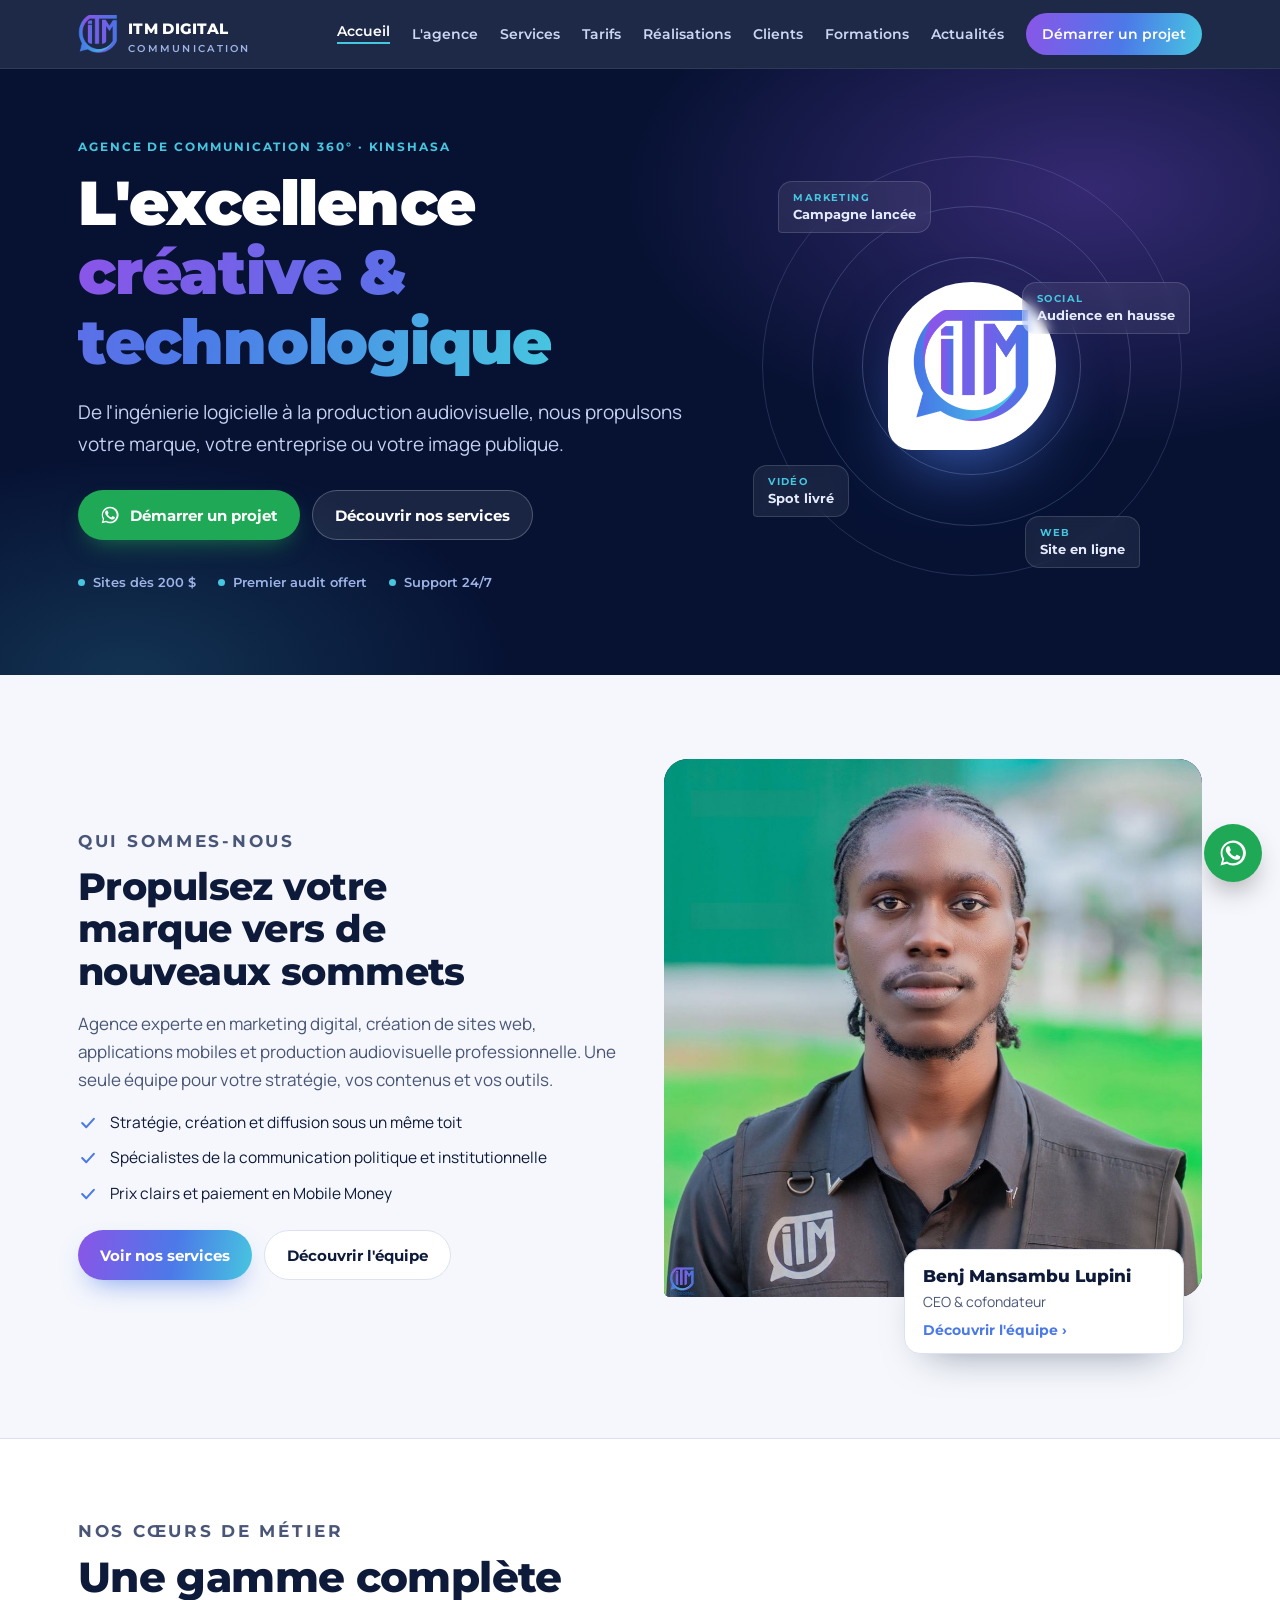
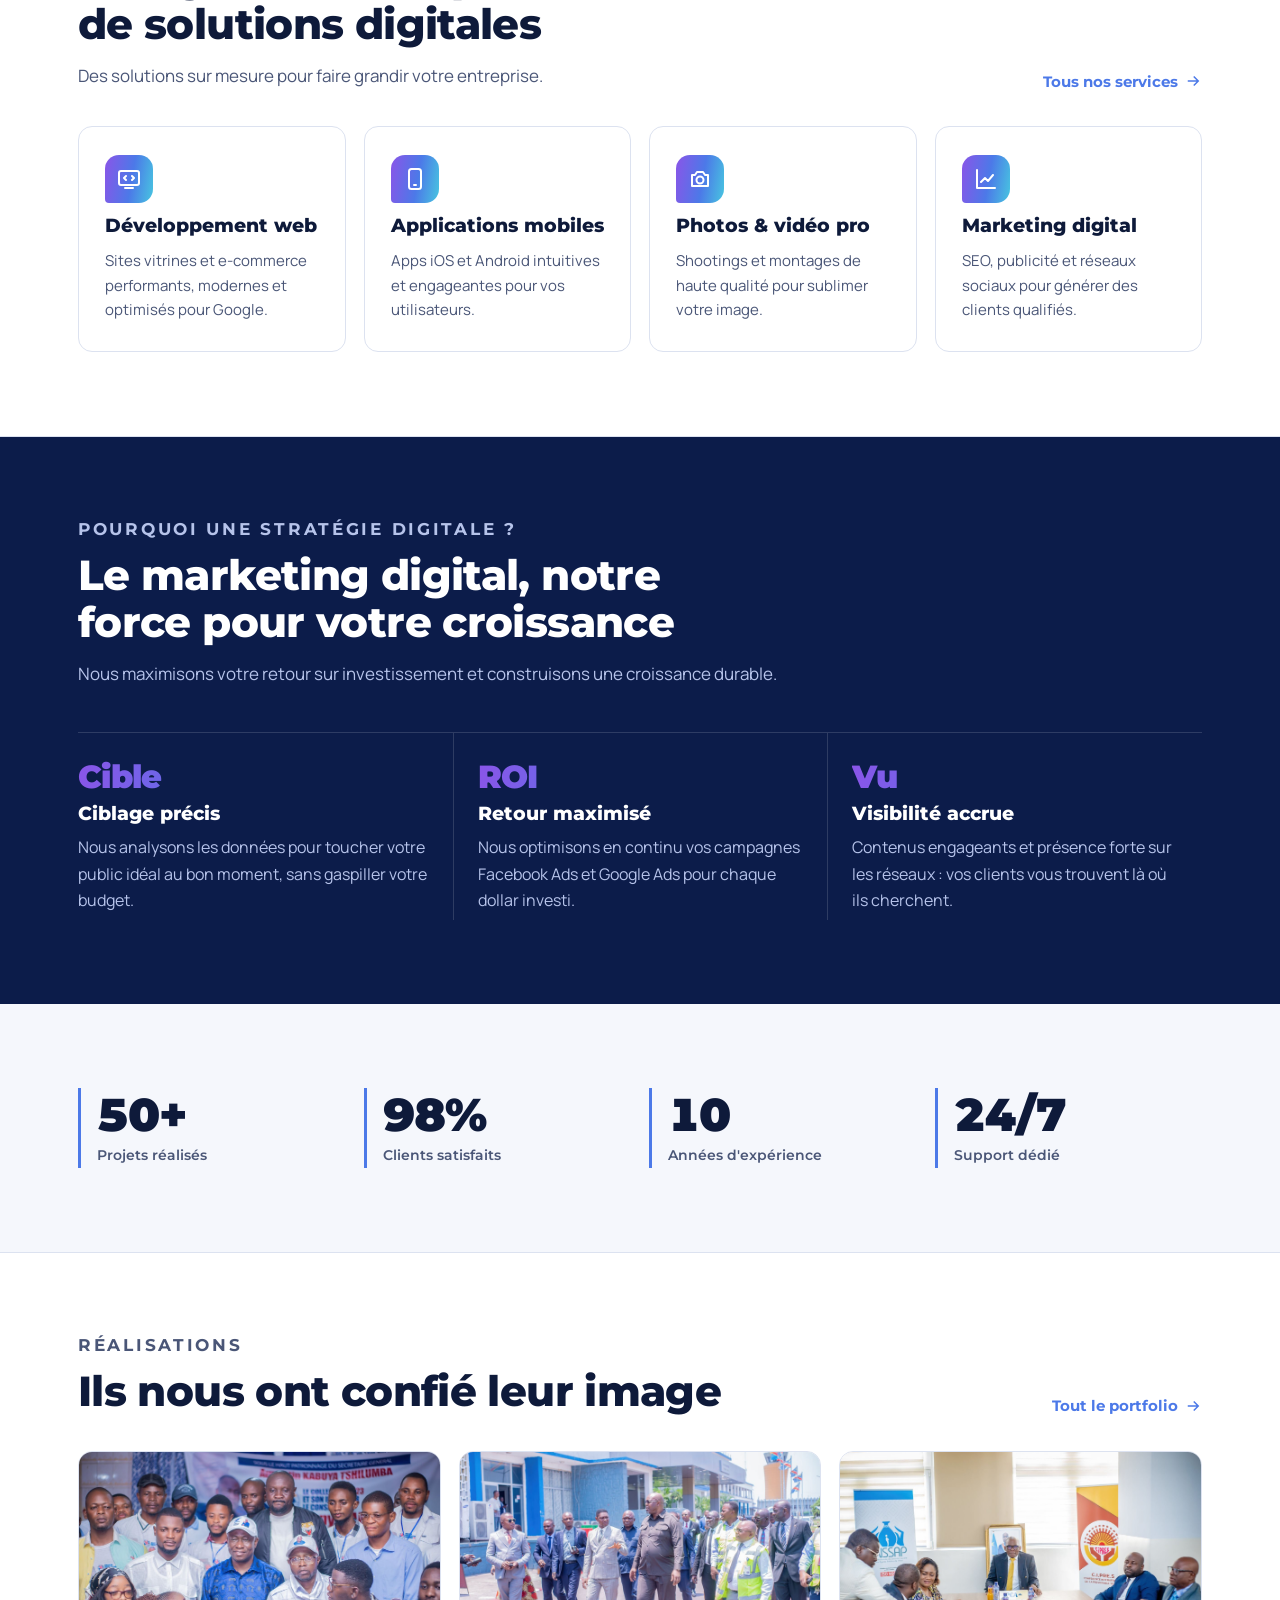
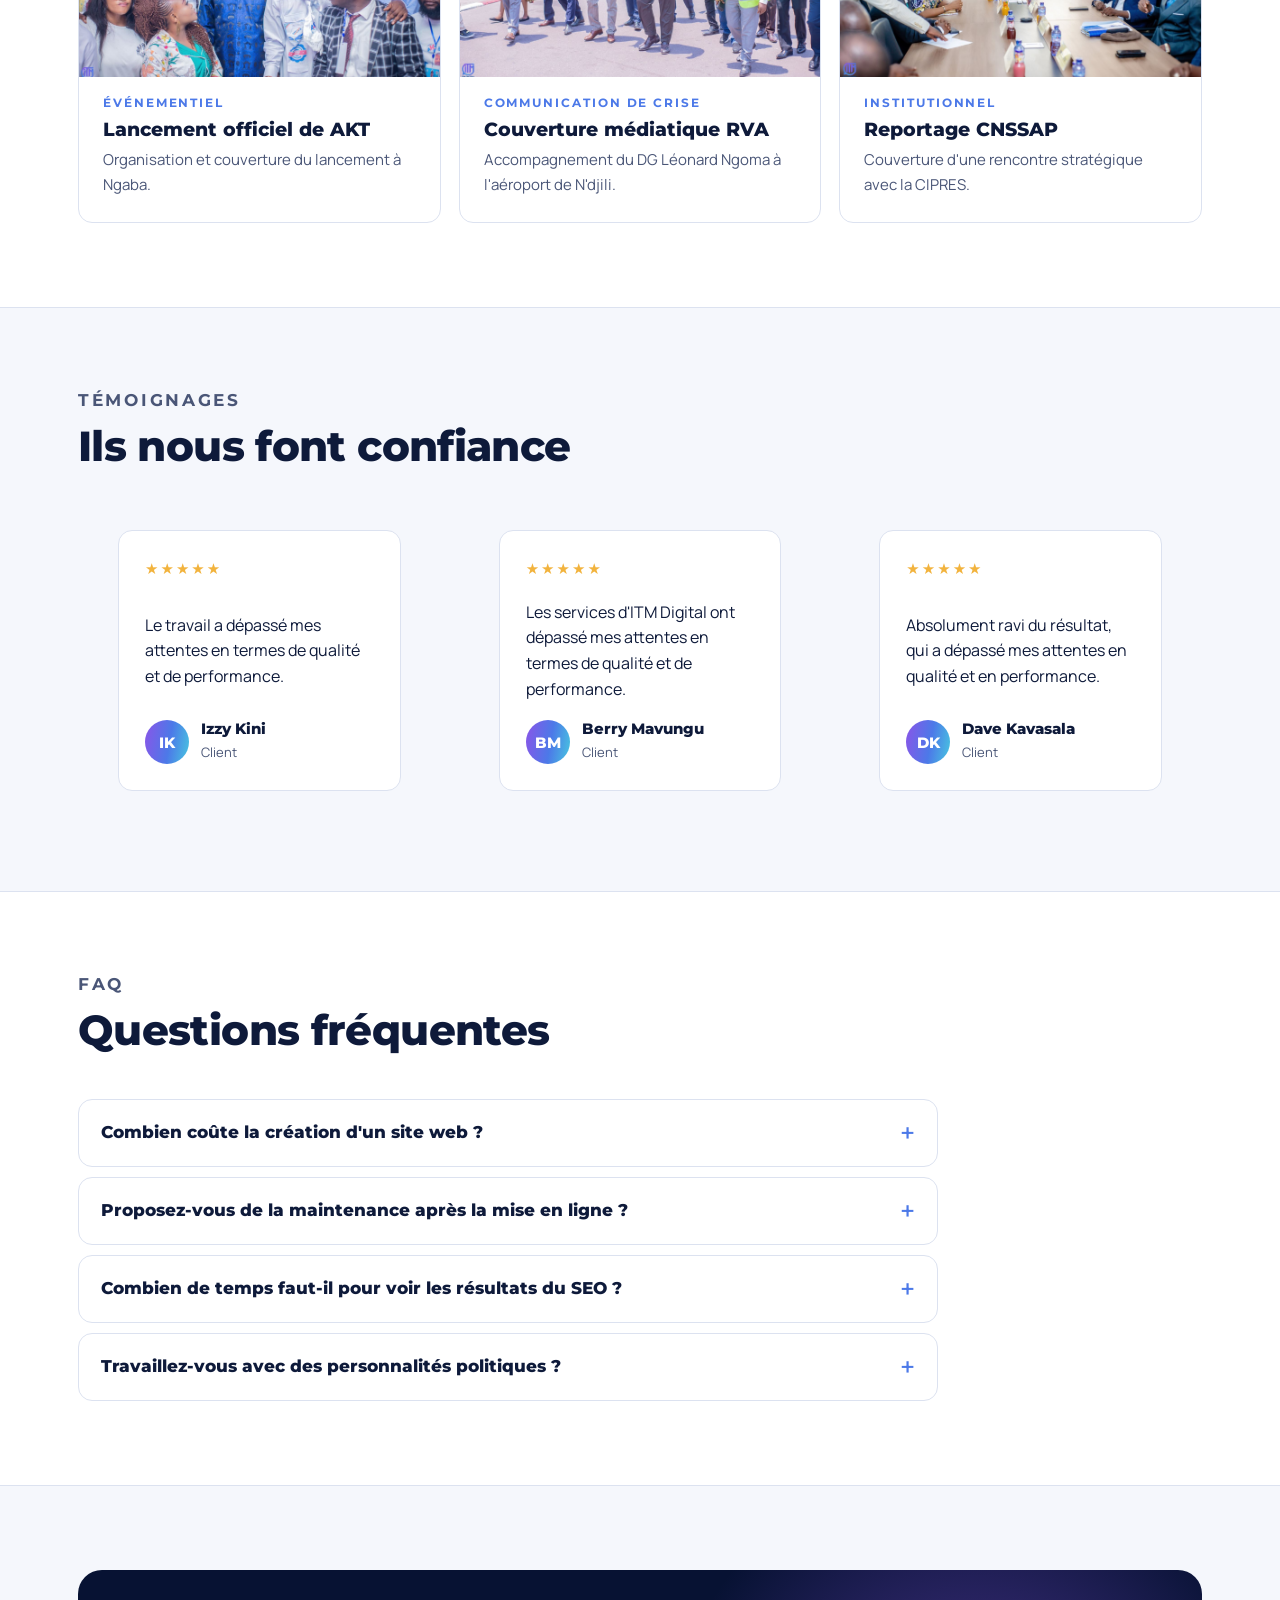
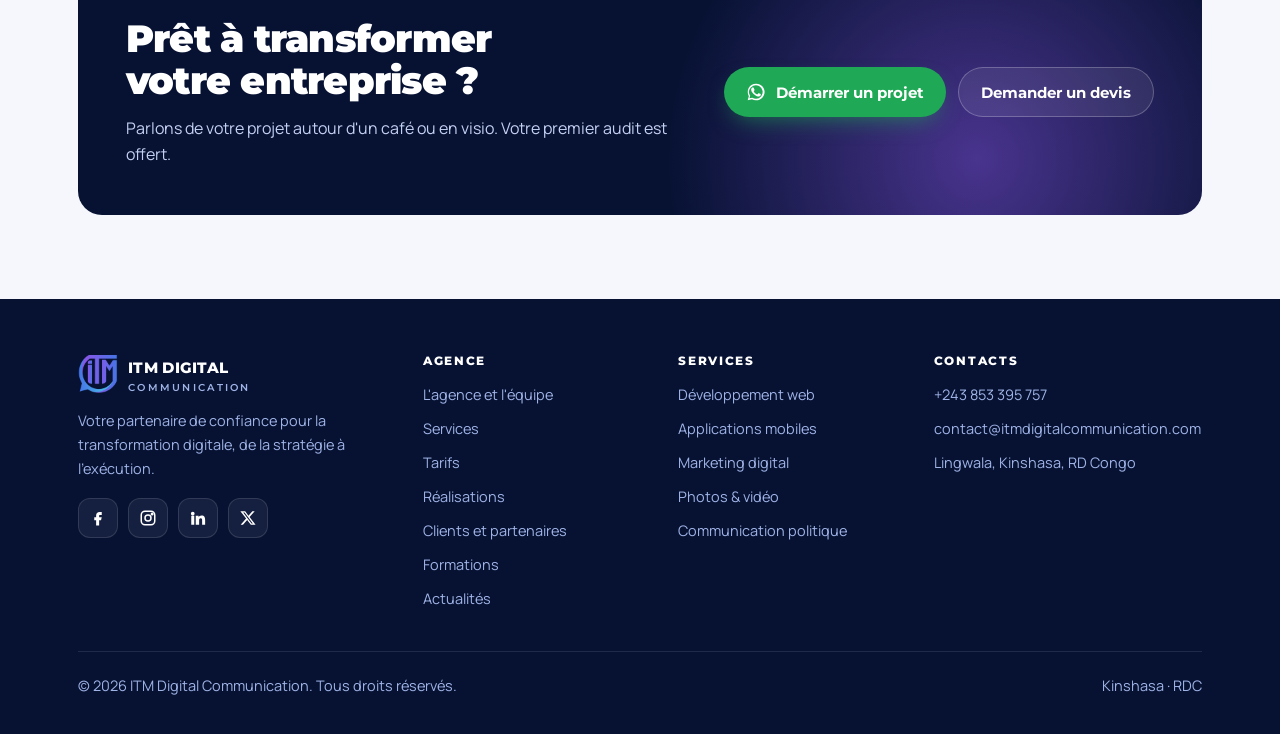
==== index.html @ 5e66fd8f "WhatsApp : lien WhatsApp Business officiel de l'agence sur tous les boutons Co-Authored-By: Claude O" ====
<!doctype html>
<html lang="fr">
<head>
<meta charset="utf-8">
<meta name="viewport" content="width=device-width, initial-scale=1, viewport-fit=cover">
<title>Agence de communication et marketing digital à Kinshasa | ITM Digital Communication</title>
<meta name="description" content="ITM Digital Communication, agence 360° à Kinshasa : marketing digital, sites web, applications mobiles, photo et vidéo pro, communication politique et de marque.">
<link rel="canonical" href="https://itmdigitalcommunication.com/">
<meta name="theme-color" content="#071233">
<link rel="icon" type="image/png" href="assets/favicon.png">
<meta property="og:type" content="website">
<meta property="og:site_name" content="ITM Digital Communication">
<meta property="og:title" content="Agence de communication et marketing digital à Kinshasa | ITM Digital Communication">
<meta property="og:description" content="ITM Digital Communication, agence 360° à Kinshasa : marketing digital, sites web, applications mobiles, photo et vidéo pro, communication politique et de marque.">
<meta property="og:url" content="https://itmdigitalcommunication.com/">
<meta property="og:image" content="https://itmdigitalcommunication.com/assets/itm-logo.png">
<meta property="og:locale" content="fr_CD">
<link rel="preconnect" href="https://fonts.googleapis.com">
<link rel="preconnect" href="https://fonts.gstatic.com" crossorigin>
<link rel="stylesheet" href="https://fonts.googleapis.com/css2?family=Montserrat:wght@500;700;800;900&family=Manrope:wght@400;500;600;700&display=swap">
<link rel="stylesheet" href="assets/style.css?v=d82f6a3d">
<script type="application/ld+json">{"@context": "https://schema.org", "@type": "ProfessionalService", "name": "ITM Digital Communication", "url": "https://itmdigitalcommunication.com/", "logo": "https://itmdigitalcommunication.com/assets/itm-logo.png", "image": "https://itmdigitalcommunication.com/assets/itm-logo.png", "email": "contact@itmdigitalcommunication.com", "telephone": "+243853395757", "priceRange": "$$", "address": {"@type": "PostalAddress", "addressLocality": "Lingwala, Kinshasa", "addressCountry": "CD"}, "areaServed": "République démocratique du Congo", "sameAs": ["https://www.facebook.com/benjmansambu1"], "foundingDate": "2022", "founder": [{"@type": "Person", "name": "Benj Mansambu Lupini", "jobTitle": "CEO"}, {"@type": "Person", "name": "Trésor Mbokila", "jobTitle": "COO"}], "description": "Agence 360° : marketing digital, sites web, applications mobiles, photo et vidéo, communication politique et de marque."}</script><script type="application/ld+json">{"@context": "https://schema.org", "@type": "FAQPage", "mainEntity": [{"@type": "Question", "name": "Combien coûte la création d'un site web ?", "acceptedAnswer": {"@type": "Answer", "text": "Nos prix sont fixes et clairs :Site statique une page : 200 $Site dynamique : 450 $Site e-commerce avec paiement en ligne : 800 $Voir tous les tarifs ›"}}, {"@type": "Question", "name": "Proposez-vous de la maintenance après la mise en ligne ?", "acceptedAnswer": {"@type": "Answer", "text": "Oui. La maintenance couvre la mise à jour du contenu, l'optimisation des performances, la correction des bugs, la sécurité, l'ajout de fonctionnalités, l'amélioration de l'expérience utilisateur, le suivi des statistiques et le référencement (SEO). Votre site reste rapide, sécurisé et à jour."}}, {"@type": "Question", "name": "Combien de temps faut-il pour voir les résultats du SEO ?", "acceptedAnswer": {"@type": "Answer", "text": "Les premiers résultats arrivent souvent après 3 à 6 mois, selon la concurrence et l'optimisation. Des résultats durables demandent en général 6 à 12 mois. Le SEO est un travail continu : du contenu régulier et de qualité améliore vos positions sur Google au fil du temps."}}, {"@type": "Question", "name": "Travaillez-vous avec des personnalités politiques ?", "acceptedAnswer": {"@type": "Answer", "text": "Oui, c'est l'une de nos spécialités : image publique, gestion des réseaux sociaux, couverture des meetings et campagnes électorales. Découvrez nos formules dans les tarifs community management."}}]}</script>
</head>
<body>
<header class="top"><div class="wrap">
  <a class="brand" href="./" aria-label="ITM Digital Communication, accueil"><img src="assets/itm-icon.png" alt="" width="40" height="40"><span><b>ITM DIGITAL</b><small>COMMUNICATION</small></span></a>
  <button class="burger" id="burger" aria-label="Ouvrir le menu" aria-expanded="false" aria-controls="nav"><svg viewBox="0 0 24 24" fill="none" stroke="currentColor" stroke-width="2" stroke-linecap="round"><path d="M4 7h16M4 12h16M4 17h16"/></svg></button>
  <nav class="nav" id="nav" aria-label="Navigation principale"><a href="./" aria-current="page">Accueil</a><a href="a-propos/">L'agence</a><a href="services-presence-en-ligne/">Services</a><a href="tarification-services/">Tarifs</a><a href="portfolio-galerie/">Réalisations</a><a href="clients-et-partenaires-agence-de-communication/">Clients</a><a href="formations/">Formations</a><a href="https://actualites.itmdigitalcommunication.com/">Actualités</a><a class="btn btn-grad btn-sm" href="contact/">Démarrer un projet</a></nav>
</div></header>
<main>

<section class="hero"><div class="wrap">
  <div>
    <p class="eyebrow">Agence de communication 360° · Kinshasa</p>
    <h1>L'excellence <span class="grad-text">créative &amp; technologique</span></h1>
    <p class="lead">De l'ingénierie logicielle à la production audiovisuelle, nous propulsons votre marque, votre entreprise ou votre image publique.</p>
    <div class="ctas"><a class="btn btn-wa" data-wa="Bonjour ITM Digital, je souhaite démarrer un projet." href="https://wa.me/message/LXFMLLVHO4UTO1"><svg viewBox="0 0 24 24" fill="currentColor" aria-hidden="true"><path d="M17.5 14.4c-.3-.1-1.7-.8-2-.9-.3-.1-.5-.1-.7.1-.2.3-.8.9-.9 1.1-.2.2-.3.2-.6.1-.3-.1-1.2-.5-2.3-1.4-.9-.8-1.4-1.7-1.6-2-.2-.3 0-.5.1-.6l.4-.5c.1-.2.2-.3.3-.5.1-.2 0-.4 0-.5l-.9-2.2c-.2-.6-.5-.5-.7-.5h-.6c-.2 0-.5.1-.8.4-.3.3-1 1-1 2.4s1 2.8 1.2 3c.1.2 2 3.1 4.9 4.3.7.3 1.2.5 1.6.6.7.2 1.3.2 1.8.1.6-.1 1.7-.7 1.9-1.4.2-.7.2-1.2.2-1.4-.1-.1-.3-.2-.6-.3zM12 2a10 10 0 0 0-8.6 15l-1.4 5 5.2-1.4A10 10 0 1 0 12 2zm0 18.2c-1.6 0-3.1-.4-4.4-1.2l-.3-.2-3.1.8.8-3-.2-.3A8.2 8.2 0 1 1 12 20.2z"/></svg>Démarrer un projet</a><a class="btn btn-ghost" href="services-presence-en-ligne/">Découvrir nos services</a></div>
    <div class="facts"><span><i></i>Sites dès 200 $</span><span><i></i>Premier audit offert</span><span><i></i>Support 24/7</span></div>
  </div>
  <div class="signal" aria-hidden="true">
    <div class="ring"></div><div class="ring"></div><div class="ring"></div>
    <div class="logo-disc"><img src="assets/itm-icon.png" alt=""></div>
    <div class="bubble b1"><b>Marketing</b>Campagne lancée</div>
    <div class="bubble b2"><b>Social</b>Audience en hausse</div>
    <div class="bubble b3"><b>Vidéo</b>Spot livré</div>
    <div class="bubble b4"><b>Web</b>Site en ligne</div>
  </div>
</div></section>

<section class="sec"><div class="wrap feature">
  <div class="f-text">
    <p class="eyebrow">Qui sommes-nous</p>
    <h2>Propulsez votre marque vers de nouveaux sommets</h2>
    <p>Agence experte en marketing digital, création de sites web, applications mobiles et production audiovisuelle professionnelle. Une seule équipe pour votre stratégie, vos contenus et vos outils.</p>
    <ul class="checks"><li><svg viewBox="0 0 24 24" fill="none" stroke="currentColor" stroke-width="2.5" stroke-linecap="round" stroke-linejoin="round"><path d="m5 12 5 5 9-10"/></svg><span>Stratégie, création et diffusion sous un même toit</span></li><li><svg viewBox="0 0 24 24" fill="none" stroke="currentColor" stroke-width="2.5" stroke-linecap="round" stroke-linejoin="round"><path d="m5 12 5 5 9-10"/></svg><span>Spécialistes de la communication politique et institutionnelle</span></li><li><svg viewBox="0 0 24 24" fill="none" stroke="currentColor" stroke-width="2.5" stroke-linecap="round" stroke-linejoin="round"><path d="m5 12 5 5 9-10"/></svg><span>Prix clairs et paiement en Mobile Money</span></li></ul>
    <div class="ctas" style="margin-top:8px"><a class="btn btn-grad" href="services-presence-en-ligne/">Voir nos services</a><a class="btn btn-line" href="a-propos/">Découvrir l'équipe</a></div>
  </div>
  <div class="f-visual bio-visual home-ceo"><div class="portrait"><img class="photo" src="assets/img/team/ceo-portrait.jpg" alt="Benj Mansambu Lupini, CEO d'ITM Digital Communication" decoding="async"></div><div class="bio-card"><b>Benj Mansambu Lupini</b><span>CEO &amp; cofondateur</span><a class="link" href="a-propos/">Découvrir l'équipe ›</a></div></div>
</div></section>

<section class="sec alt"><div class="wrap">
  <div class="split-head"><div class="sec-head"><p class="eyebrow">Nos cœurs de métier</p><h2>Une gamme complète de solutions digitales</h2><p>Des solutions sur mesure pour faire grandir votre entreprise.</p></div><a class="link" href="services-presence-en-ligne/">Tous nos services <svg viewBox="0 0 24 24" fill="none" stroke="currentColor" stroke-width="2" width="18" height="18"><path d="M5 12h14M13 6l6 6-6 6"/></svg></a></div>
  <div class="grid g4">
    <a class="svc" href="services-presence-en-ligne/#web"><div class="ico"><svg viewBox="0 0 24 24" fill="none" stroke="currentColor" stroke-width="2" stroke-linecap="round" stroke-linejoin="round"><rect x="2" y="4" width="20" height="14" rx="2"/><path d="M8 21h8M9 9l-2 2 2 2M15 9l2 2-2 2"/></svg></div><h3>Développement web</h3><p>Sites vitrines et e-commerce performants, modernes et optimisés pour Google.</p></a>
    <a class="svc" href="services-presence-en-ligne/#web"><div class="ico"><svg viewBox="0 0 24 24" fill="none" stroke="currentColor" stroke-width="2" stroke-linecap="round" stroke-linejoin="round"><rect x="6" y="2" width="12" height="20" rx="2.5"/><path d="M11 18h2"/></svg></div><h3>Applications mobiles</h3><p>Apps iOS et Android intuitives et engageantes pour vos utilisateurs.</p></a>
    <a class="svc" href="services-presence-en-ligne/#audiovisuel"><div class="ico"><svg viewBox="0 0 24 24" fill="none" stroke="currentColor" stroke-width="2" stroke-linecap="round" stroke-linejoin="round"><path d="M4 8h3l2-3h6l2 3h3v11H4z"/><circle cx="12" cy="13" r="3.5"/></svg></div><h3>Photos &amp; vidéo pro</h3><p>Shootings et montages de haute qualité pour sublimer votre image.</p></a>
    <a class="svc" href="services-presence-en-ligne/#marketing"><div class="ico"><svg viewBox="0 0 24 24" fill="none" stroke="currentColor" stroke-width="2" stroke-linecap="round" stroke-linejoin="round"><path d="M3 3v18h18"/><path d="m7 15 4-4 3 3 5-6"/></svg></div><h3>Marketing digital</h3><p>SEO, publicité et réseaux sociaux pour générer des clients qualifiés.</p></a>
  </div>
</div></section>

<section class="sec dark"><div class="wrap">
  <div class="sec-head"><p class="eyebrow">Pourquoi une stratégie digitale ?</p><h2>Le marketing digital, notre force pour votre croissance</h2><p>Nous maximisons votre retour sur investissement et construisons une croissance durable.</p></div>
  <div class="why">
    <div><span class="k grad-text">Cible</span><h3>Ciblage précis</h3><p>Nous analysons les données pour toucher votre public idéal au bon moment, sans gaspiller votre budget.</p></div>
    <div><span class="k grad-text">ROI</span><h3>Retour maximisé</h3><p>Nous optimisons en continu vos campagnes Facebook Ads et Google Ads pour chaque dollar investi.</p></div>
    <div><span class="k grad-text">Vu</span><h3>Visibilité accrue</h3><p>Contenus engageants et présence forte sur les réseaux : vos clients vous trouvent là où ils cherchent.</p></div>
  </div>
</div></section>

<section class="sec"><div class="wrap">
  <div class="stats">
    <div class="stat"><b>50+</b><span>Projets réalisés</span></div>
    <div class="stat"><b>98%</b><span>Clients satisfaits</span></div>
    <div class="stat"><b>10</b><span>Années d'expérience</span></div>
    <div class="stat"><b>24/7</b><span>Support dédié</span></div>
  </div>
</div></section>

<section class="sec alt"><div class="wrap">
  <div class="split-head"><div class="sec-head"><p class="eyebrow">Réalisations</p><h2>Ils nous ont confié leur image</h2></div><a class="link" href="portfolio-galerie/">Tout le portfolio <svg viewBox="0 0 24 24" fill="none" stroke="currentColor" stroke-width="2" width="18" height="18"><path d="M5 12h14M13 6l6 6-6 6"/></svg></a></div>
  <div class="grid g3">
    <a class="svc thumb" href="portfolio-galerie/#akt"><img src="assets/img/akt.jpg" alt="" loading="lazy" decoding="async"><span class="eyebrow">Événementiel</span><h3>Lancement officiel de AKT</h3><p>Organisation et couverture du lancement à Ngaba.</p></a>
    <a class="svc thumb" href="portfolio-galerie/#rva"><img src="assets/img/rva.jpg" alt="" loading="lazy" decoding="async"><span class="eyebrow">Communication de crise</span><h3>Couverture médiatique RVA</h3><p>Accompagnement du DG Léonard Ngoma à l'aéroport de N'djili.</p></a>
    <a class="svc thumb" href="portfolio-galerie/#cnssap"><img src="assets/img/cnssap.jpg" alt="" loading="lazy" decoding="async"><span class="eyebrow">Institutionnel</span><h3>Reportage CNSSAP</h3><p>Couverture d'une rencontre stratégique avec la CIPRES.</p></a>
  </div>
</div></section>

<section class="sec"><div class="wrap">
  <div class="sec-head"><p class="eyebrow">Témoignages</p><h2>Ils nous font confiance</h2></div>
  <div class="grid g3">
    <figure class="quote"><span class="stars" aria-label="5 étoiles sur 5">★★★★★</span><blockquote>Le travail a dépassé mes attentes en termes de qualité et de performance.</blockquote><figcaption class="who"><span class="avatar">IK</span><span><b>Izzy Kini</b><small>Client</small></span></figcaption></figure>
    <figure class="quote"><span class="stars" aria-label="5 étoiles sur 5">★★★★★</span><blockquote>Les services d'ITM Digital ont dépassé mes attentes en termes de qualité et de performance.</blockquote><figcaption class="who"><span class="avatar">BM</span><span><b>Berry Mavungu</b><small>Client</small></span></figcaption></figure>
    <figure class="quote"><span class="stars" aria-label="5 étoiles sur 5">★★★★★</span><blockquote>Absolument ravi du résultat, qui a dépassé mes attentes en qualité et en performance.</blockquote><figcaption class="who"><span class="avatar">DK</span><span><b>Dave Kavasala</b><small>Client</small></span></figcaption></figure>
  </div>
</div></section>

<section class="sec" id="dernieres-actualites" data-api="https://actualites.itmdigitalcommunication.com" hidden><div class="wrap">
  <div class="split-head"><div class="sec-head"><p class="eyebrow">Actualités</p><h2>Dernières actualités</h2></div><a class="link" href="https://actualites.itmdigitalcommunication.com/">Toutes les actualités <svg viewBox="0 0 24 24" fill="none" stroke="currentColor" stroke-width="2" width="18" height="18"><path d="M5 12h14M13 6l6 6-6 6"/></svg></a></div>
  <div class="news-grid" id="news-list"></div>
</div></section>

<section class="sec alt"><div class="wrap">
  <div class="sec-head"><p class="eyebrow">FAQ</p><h2>Questions fréquentes</h2></div>
  <div class="faq"><details><summary>Combien coûte la création d'un site web ?</summary><div class="ans"><p>Nos prix sont fixes et clairs :</p><ul><li>Site statique une page : <b>200 $</b></li><li>Site dynamique : <b>450 $</b></li><li>Site e-commerce avec paiement en ligne : <b>800 $</b></li></ul><p><a class="link" href="tarification-services/#sites">Voir tous les tarifs ›</a></p></div></details><details><summary>Proposez-vous de la maintenance après la mise en ligne ?</summary><div class="ans"><p>Oui. La maintenance couvre la mise à jour du contenu, l'optimisation des performances, la correction des bugs, la sécurité, l'ajout de fonctionnalités, l'amélioration de l'expérience utilisateur, le suivi des statistiques et le référencement (SEO). Votre site reste rapide, sécurisé et à jour.</p></div></details><details><summary>Combien de temps faut-il pour voir les résultats du SEO ?</summary><div class="ans"><p>Les premiers résultats arrivent souvent après 3 à 6 mois, selon la concurrence et l'optimisation. Des résultats durables demandent en général 6 à 12 mois. Le SEO est un travail continu : du contenu régulier et de qualité améliore vos positions sur Google au fil du temps.</p></div></details><details><summary>Travaillez-vous avec des personnalités politiques ?</summary><div class="ans"><p>Oui, c'est l'une de nos spécialités : image publique, gestion des réseaux sociaux, couverture des meetings et campagnes électorales. Découvrez nos formules dans les <a class="link" href="tarification-services/#community">tarifs community management</a>.</p></div></details></div>
</div></section>
<div style="height:84px"></div>
<section class="sec tight"><div class="wrap"><div class="cta-band">
  <div><h2>Prêt à transformer votre entreprise ?</h2><p>Parlons de votre projet autour d'un café ou en visio. Votre premier audit est offert.</p></div>
  <div class="ctas"><a class="btn btn-wa" data-wa="Bonjour ITM Digital, je souhaite démarrer un projet et profiter de l&#x27;audit offert." href="https://wa.me/message/LXFMLLVHO4UTO1"><svg viewBox="0 0 24 24" fill="currentColor" aria-hidden="true"><path d="M17.5 14.4c-.3-.1-1.7-.8-2-.9-.3-.1-.5-.1-.7.1-.2.3-.8.9-.9 1.1-.2.2-.3.2-.6.1-.3-.1-1.2-.5-2.3-1.4-.9-.8-1.4-1.7-1.6-2-.2-.3 0-.5.1-.6l.4-.5c.1-.2.2-.3.3-.5.1-.2 0-.4 0-.5l-.9-2.2c-.2-.6-.5-.5-.7-.5h-.6c-.2 0-.5.1-.8.4-.3.3-1 1-1 2.4s1 2.8 1.2 3c.1.2 2 3.1 4.9 4.3.7.3 1.2.5 1.6.6.7.2 1.3.2 1.8.1.6-.1 1.7-.7 1.9-1.4.2-.7.2-1.2.2-1.4-.1-.1-.3-.2-.6-.3zM12 2a10 10 0 0 0-8.6 15l-1.4 5 5.2-1.4A10 10 0 1 0 12 2zm0 18.2c-1.6 0-3.1-.4-4.4-1.2l-.3-.2-3.1.8.8-3-.2-.3A8.2 8.2 0 1 1 12 20.2z"/></svg>Démarrer un projet</a><a class="btn btn-ghost" href="contact/">Demander un devis</a></div>
</div></div></section>

</main>
<footer><div class="wrap">
  <div class="fgrid">
    <div class="fbrand">
      <a class="brand" href="./"><img src="assets/itm-icon.png" alt="" width="40" height="40"><span><b>ITM DIGITAL</b><small>COMMUNICATION</small></span></a>
      <p>Votre partenaire de confiance pour la transformation digitale, de la stratégie à l'exécution.</p>
      <div class="social">
        <a href="https://www.facebook.com/benjmansambu1" aria-label="Facebook" target="_blank" rel="noopener"><svg viewBox="0 0 24 24" fill="currentColor"><path d="M14 8h3V4h-3c-2.8 0-4.5 1.8-4.5 4.6V11H7v4h2.5v7h4v-7H16l1-4h-3.5V8.8c0-.5.3-.8.5-.8z"/></svg></a>
        <a href="https://www.instagram.com/" aria-label="Instagram" target="_blank" rel="noopener"><svg viewBox="0 0 24 24" fill="none" stroke="currentColor" stroke-width="2"><rect x="3" y="3" width="18" height="18" rx="5"/><circle cx="12" cy="12" r="4"/><circle cx="17.5" cy="6.5" r="1" fill="currentColor"/></svg></a>
        <a href="https://www.linkedin.com/" aria-label="LinkedIn" target="_blank" rel="noopener"><svg viewBox="0 0 24 24" fill="currentColor"><path d="M4.98 3.5a2.5 2.5 0 1 1 0 5 2.5 2.5 0 0 1 0-5zM3 9h4v12H3zM9 9h3.8v1.7h.1c.5-1 1.8-2 3.8-2 4 0 4.8 2.6 4.8 6V21h-4v-5.6c0-1.3 0-3-1.9-3s-2.1 1.4-2.1 2.9V21H9z"/></svg></a>
        <a href="https://x.com/" aria-label="X (Twitter)" target="_blank" rel="noopener"><svg viewBox="0 0 24 24" fill="currentColor"><path d="M17.8 3h3.1l-6.8 7.8 8 10.2h-6.3l-4.9-6.4L5.3 21H2.2l7.3-8.3L1.8 3h6.4l4.4 5.9zm-1.1 16.2h1.7L7.4 4.7H5.6z"/></svg></a>
      </div>
    </div>
    <div><h4>Agence</h4><ul>
      <li><a href="a-propos/">L'agence et l'équipe</a></li><li><a href="services-presence-en-ligne/">Services</a></li><li><a href="tarification-services/">Tarifs</a></li>
      <li><a href="portfolio-galerie/">Réalisations</a></li><li><a href="clients-et-partenaires-agence-de-communication/">Clients et partenaires</a></li>
      <li><a href="formations/">Formations</a></li><li><a href="https://actualites.itmdigitalcommunication.com/">Actualités</a></li></ul></div>
    <div><h4>Services</h4><ul>
      <li><a href="services-presence-en-ligne/#web">Développement web</a></li><li><a href="services-presence-en-ligne/#web">Applications mobiles</a></li>
      <li><a href="services-presence-en-ligne/#marketing">Marketing digital</a></li><li><a href="services-presence-en-ligne/#audiovisuel">Photos &amp; vidéo</a></li>
      <li><a href="services-presence-en-ligne/#branding">Communication politique</a></li></ul></div>
    <div><h4>Contacts</h4><ul>
      <li><a data-wa="Bonjour ITM Digital !" href="https://wa.me/message/LXFMLLVHO4UTO1">+243 853 395 757</a></li>
      <li><a href="mailto:contact@itmdigitalcommunication.com">contact@itmdigitalcommunication.com</a></li>
      <li>Lingwala, Kinshasa, RD Congo</li></ul></div>
  </div>
  <div class="fbottom"><span>© <span class="yr">2026</span> ITM Digital Communication. Tous droits réservés.</span><span>Kinshasa · RDC</span></div>
</div></footer>
<a class="fab" data-wa="Bonjour ITM Digital !" href="https://wa.me/message/LXFMLLVHO4UTO1" aria-label="Nous écrire sur WhatsApp"><svg viewBox="0 0 24 24" fill="currentColor" aria-hidden="true"><path d="M17.5 14.4c-.3-.1-1.7-.8-2-.9-.3-.1-.5-.1-.7.1-.2.3-.8.9-.9 1.1-.2.2-.3.2-.6.1-.3-.1-1.2-.5-2.3-1.4-.9-.8-1.4-1.7-1.6-2-.2-.3 0-.5.1-.6l.4-.5c.1-.2.2-.3.3-.5.1-.2 0-.4 0-.5l-.9-2.2c-.2-.6-.5-.5-.7-.5h-.6c-.2 0-.5.1-.8.4-.3.3-1 1-1 2.4s1 2.8 1.2 3c.1.2 2 3.1 4.9 4.3.7.3 1.2.5 1.6.6.7.2 1.3.2 1.8.1.6-.1 1.7-.7 1.9-1.4.2-.7.2-1.2.2-1.4-.1-.1-.3-.2-.6-.3zM12 2a10 10 0 0 0-8.6 15l-1.4 5 5.2-1.4A10 10 0 1 0 12 2zm0 18.2c-1.6 0-3.1-.4-4.4-1.2l-.3-.2-3.1.8.8-3-.2-.3A8.2 8.2 0 1 1 12 20.2z"/></svg></a>
<script src="assets/site.js?v=1504286c"></script>
</body>
</html>
---- assets/style.css ----
/* ITM Digital Communication — design system
   Layout: navy "broadcast" page heads with the speech-bubble signal motif, light working sections, shop and price cards echo the course flyer. */
:root{
  --navy-900:#071233;
  --navy-800:#0c1c4a;
  --brand-navy:#0B5299;
  --violet:#8A55E8;
  --blue:#4C79E8;
  --cyan:#47C6E0;
  --paper:#F5F7FC;
  --ink:#0E1A3A;
  --ink-soft:#4A5677;
  --line:#DCE2F0;
  --tint:#EAF0FD;
  --white:#FFFFFF;
  --wa:#1FA855;
  --gold:#F2B33D;
  --grad:linear-gradient(100deg,var(--violet),var(--blue) 55%,var(--cyan));
  --f-display:"Montserrat",system-ui,-apple-system,"Segoe UI",Arial,sans-serif;
  --f-body:"Manrope",system-ui,-apple-system,"Segoe UI",Arial,sans-serif;
  --r:14px;
  color-scheme:light;
}
*{box-sizing:border-box}
[hidden]{display:none!important}
html{scroll-behavior:smooth;-webkit-text-size-adjust:100%}
body{margin:0;background:var(--paper);color:var(--ink);font:16px/1.65 var(--f-body);overflow-x:hidden}
img{max-width:100%;display:block}
a{color:inherit}
h1,h2,h3,h4{font-family:var(--f-display);line-height:1.12;margin:0;text-wrap:balance}
p{margin:0}
.wrap{max-width:1160px;margin:0 auto;padding-left:max(18px,env(safe-area-inset-left,0px));padding-right:max(18px,env(safe-area-inset-right,0px))}
.eyebrow{font:700 12px/1 var(--f-display);letter-spacing:.16em;text-transform:uppercase;color:var(--blue)}
.dark .eyebrow,.page-head .eyebrow,.hero .eyebrow{color:var(--cyan)}
.grad-text{background:var(--grad);-webkit-background-clip:text;background-clip:text;color:transparent}
:focus-visible{outline:3px solid var(--cyan);outline-offset:3px;border-radius:6px}
.sr{position:absolute;width:1px;height:1px;overflow:hidden;clip:rect(0 0 0 0)}

/* Buttons */
.btn{display:inline-flex;align-items:center;justify-content:center;gap:10px;min-height:50px;padding:0 22px;border-radius:999px;font:700 15px/1 var(--f-display);text-decoration:none;border:0;cursor:pointer;transition:transform .15s ease,box-shadow .15s ease}
.btn svg{width:20px;height:20px;flex:none}
.btn:hover{transform:translateY(-2px)}
.btn-wa{background:var(--wa);color:#fff;box-shadow:0 10px 24px -10px rgba(31,168,85,.7)}
.btn-grad{background:var(--grad);color:#fff;box-shadow:0 12px 28px -12px rgba(76,121,232,.8)}
.btn-ghost{background:rgba(255,255,255,.08);color:#fff;border:1px solid rgba(255,255,255,.24)}
.btn-line{background:var(--white);color:var(--ink);border:1px solid var(--line)}
.btn-sm{min-height:42px;padding:0 16px;font-size:14px}
.link{font:700 15px/1 var(--f-display);color:var(--blue);text-decoration:none;display:inline-flex;gap:6px;align-items:center}
.link:hover{text-decoration:underline}

/* Header */
.top{position:sticky;top:0;z-index:40;background:rgba(7,18,51,.9);backdrop-filter:blur(12px);-webkit-backdrop-filter:blur(12px);border-bottom:1px solid rgba(255,255,255,.08);padding-top:env(safe-area-inset-top,0px)}
.top .wrap{display:flex;align-items:center;justify-content:space-between;gap:16px;height:68px}
.brand{display:flex;align-items:center;gap:10px;text-decoration:none;color:#fff;flex:none}
.brand img{width:40px;height:auto}
.brand b{font:800 15px/1.05 var(--f-display);letter-spacing:.02em}
.brand small{display:block;font:600 9.5px/1 var(--f-display);letter-spacing:.24em;color:#9fb3e6;margin-top:3px}
.nav{display:flex;align-items:center;gap:22px}
.nav a{color:#cbd6f5;text-decoration:none;font:600 14px/1 var(--f-display);white-space:nowrap}
.nav a:hover,.nav a[aria-current="page"]{color:#fff}
.nav a[aria-current="page"]{box-shadow:inset 0 -2px 0 var(--cyan);padding-bottom:6px}
.nav .btn{color:#fff;box-shadow:none;padding-bottom:0}
.burger{display:none;background:none;border:0;color:#fff;width:44px;height:44px;cursor:pointer}
.burger svg{width:26px;height:26px}
@media (max-width:1180px){
  .nav{position:fixed;inset:68px 0 auto 0;margin-top:env(safe-area-inset-top,0px);flex-direction:column;align-items:stretch;gap:0;background:var(--navy-900);padding:6px max(18px,env(safe-area-inset-right,0px)) 20px max(18px,env(safe-area-inset-left,0px));border-bottom:1px solid rgba(255,255,255,.1);max-height:calc(100vh - 68px);overflow:auto}
  .nav:not(.open){display:none}
  .nav a{padding:15px 2px;border-bottom:1px solid rgba(255,255,255,.07);font-size:16px}
  .nav a[aria-current="page"]{box-shadow:none;color:var(--cyan)}
  .nav .btn{margin-top:14px;min-height:50px;border-bottom:0}
  .burger{display:grid;place-items:center}
}

/* Home hero */
.hero,.page-head{position:relative;background:var(--navy-900);color:#fff;overflow:hidden}
.hero::before,.page-head::before{content:"";position:absolute;inset:0;background:
  radial-gradient(60% 70% at 85% 20%,rgba(138,85,232,.35),transparent 60%),
  radial-gradient(50% 60% at 10% 100%,rgba(71,198,224,.18),transparent 60%);pointer-events:none}
.hero .wrap{position:relative;display:grid;grid-template-columns:1.15fr .85fr;gap:40px;align-items:center;padding-block:72px 84px}
.hero h1{font-size:clamp(34px,5.6vw,62px);font-weight:900;letter-spacing:-.02em;margin-top:16px}
.lead{margin-top:20px;font-size:clamp(16px,1.6vw,19px);color:#c4d0f2;max-width:36em}
.ctas{display:flex;flex-wrap:wrap;gap:12px;margin-top:30px}
.facts{display:flex;flex-wrap:wrap;gap:10px 22px;margin-top:34px;color:#9fb3e6;font:600 13px/1.3 var(--f-display)}
.facts span{display:inline-flex;align-items:center;gap:8px}
.facts i{width:7px;height:7px;border-radius:50%;background:var(--cyan);display:inline-block}
.signal{position:relative;aspect-ratio:1/1;max-width:420px;width:100%;justify-self:center}
.signal .ring{position:absolute;inset:0;border-radius:50%;border:1.5px solid rgba(159,179,230,.18)}
.signal .ring:nth-child(2){inset:12%;border-color:rgba(159,179,230,.24)}
.signal .ring:nth-child(3){inset:24%;border-color:rgba(159,179,230,.3)}
.signal .logo-disc{position:absolute;inset:30%;display:grid;place-items:center;background:#fff;border-radius:50% 50% 50% 14%;box-shadow:0 30px 70px -20px rgba(76,121,232,.8)}
.signal .logo-disc img{width:72%}
.signal .bubble{position:absolute;background:rgba(255,255,255,.07);border:1px solid rgba(255,255,255,.14);backdrop-filter:blur(6px);color:#e6ecff;font:700 12.5px/1.2 var(--f-display);padding:10px 14px;border-radius:14px 14px 14px 4px;white-space:nowrap}
.signal .b1{top:6%;left:4%}.signal .b2{top:30%;right:-2%;border-radius:14px 14px 4px 14px}
.signal .b3{bottom:14%;left:-2%}.signal .b4{bottom:2%;right:10%;border-radius:14px 14px 4px 14px}
.signal .bubble b{display:block;font-size:10px;letter-spacing:.14em;color:var(--cyan);margin-bottom:3px;text-transform:uppercase}
@media (prefers-reduced-motion:no-preference){
  .signal .ring{animation:pulse 4.5s ease-in-out infinite}
  .signal .ring:nth-child(2){animation-delay:.6s}.signal .ring:nth-child(3){animation-delay:1.2s}
  @keyframes pulse{0%,100%{transform:scale(1);opacity:1}50%{transform:scale(1.035);opacity:.55}}
}
@media (max-width:860px){
  .hero .wrap{grid-template-columns:1fr;padding-block:40px 56px;gap:24px}
  .signal{max-width:290px;order:-1}
  .signal .bubble{font-size:11px;padding:8px 11px}
  .signal .b2{top:22%;right:-6%}.signal .b4{right:0}
}

/* Inner page head */
.page-head .wrap{position:relative;padding-block:64px 70px;display:grid;gap:4px;max-width:1160px}
.page-head h1{font-size:clamp(32px,5vw,54px);font-weight:900;letter-spacing:-.02em;margin-top:14px;max-width:16em}
.crumbs{font:600 13px/1 var(--f-display);color:#8fa3d8;display:flex;gap:8px;flex-wrap:wrap}
.crumbs a{text-decoration:none}.crumbs a:hover{color:#fff}
@media (max-width:600px){.page-head .wrap{padding-block:40px 48px}}

/* Sections */
.sec{padding-block:84px}
.sec.tight{padding-top:0}
.dark{background:var(--navy-800);color:#fff}
.dark p,.dark .muted{color:#b6c3ea}
.alt{background:var(--white);border-block:1px solid var(--line)}
.sec-head{display:grid;gap:14px;max-width:720px;margin-bottom:44px}
.sec-head h2{font-size:clamp(28px,3.6vw,42px);font-weight:800;letter-spacing:-.015em}
.sec-head p{color:var(--ink-soft);font-size:17px}
.dark .sec-head p{color:#b6c3ea}
.split-head{display:flex;justify-content:space-between;align-items:end;gap:20px;flex-wrap:wrap;margin-bottom:36px}
.split-head .sec-head{margin-bottom:0}
@media (max-width:600px){.sec{padding-block:58px}.sec-head{margin-bottom:30px}}

/* Generic grids */
.grid{display:grid;gap:18px}
.g2{grid-template-columns:repeat(2,minmax(0,1fr))}
.g3{grid-template-columns:repeat(3,minmax(0,1fr))}
.g4{grid-template-columns:repeat(4,minmax(0,1fr))}
@media (max-width:960px){.g3,.g4{grid-template-columns:repeat(2,minmax(0,1fr))}}
@media (max-width:600px){.g2,.g3,.g4{grid-template-columns:1fr}}

/* Service card */
.svc{background:var(--white);border:1px solid var(--line);border-radius:var(--r);padding:28px 26px;display:grid;gap:12px;align-content:start;transition:border-color .2s,transform .2s;text-decoration:none}
a.svc:hover{border-color:#b9c6ee;transform:translateY(-3px)}
.ico{width:48px;height:48px;border-radius:14px 14px 14px 4px;display:grid;place-items:center;background:var(--grad);color:#fff;flex:none}
.ico svg{width:24px;height:24px}
.svc h3{font-size:19px;font-weight:800}
.svc p{color:var(--ink-soft);font-size:15px}
.tags{margin:4px 0 0;padding:0;list-style:none;display:flex;flex-wrap:wrap;gap:6px}
.tags li{font:600 12px/1 var(--f-display);color:var(--brand-navy);background:var(--tint);padding:7px 10px;border-radius:999px}

/* Split feature (text + visual) */
.feature{display:grid;grid-template-columns:1fr 1fr;gap:48px;align-items:center}
.feature.rev .f-visual{order:-1}
.feature h2{font-size:clamp(26px,3.2vw,38px);font-weight:800;letter-spacing:-.015em}
.feature .f-text{display:grid;gap:16px;min-width:0}
.feature .f-text > p{color:var(--ink-soft);font-size:17px}
.checks{list-style:none;margin:0;padding:0;display:grid;gap:10px}
.checks li{display:grid;grid-template-columns:22px 1fr;gap:10px;font-size:15.5px}
.checks svg{width:20px;height:20px;color:var(--blue);margin-top:3px}
.dark .checks svg{color:var(--cyan)}
.cols2{grid-template-columns:repeat(2,minmax(0,1fr));column-gap:20px}
@media (max-width:860px){.feature{grid-template-columns:1fr;gap:28px}.feature.rev .f-visual{order:0}}
@media (max-width:480px){.cols2{grid-template-columns:1fr}}

/* Brand visual panels (stand in for photos) */
.panel{position:relative;border-radius:20px;overflow:hidden;background:var(--navy-900);aspect-ratio:4/3;max-width:100%;color:#fff;isolation:isolate}
.panel::before{content:"";position:absolute;inset:0;z-index:-1;background:
  radial-gradient(70% 80% at 80% 10%,rgba(138,85,232,.55),transparent 60%),
  radial-gradient(60% 70% at 0% 100%,rgba(71,198,224,.35),transparent 60%)}
.panel .pmark{position:absolute;right:-8%;bottom:-14%;width:62%;opacity:.12;filter:grayscale(1) brightness(3)}
.panel .pcontent{position:absolute;inset:0;padding:26px;display:flex;flex-direction:column;justify-content:space-between}
.panel .ptag{align-self:flex-start;font:700 11px/1 var(--f-display);letter-spacing:.14em;text-transform:uppercase;padding:8px 12px;border-radius:999px;background:rgba(255,255,255,.1);border:1px solid rgba(255,255,255,.2)}
.panel .pbig{font:900 clamp(26px,3.4vw,40px)/1.02 var(--f-display);letter-spacing:-.02em;max-width:11em}
.panel .pline{display:flex;flex-wrap:wrap;gap:8px}
.panel .pline span{font:600 12px/1 var(--f-display);padding:8px 11px;border-radius:10px 10px 10px 3px;background:rgba(255,255,255,.08);border:1px solid rgba(255,255,255,.14)}
.panel.photo img.cover{position:absolute;inset:0;width:100%;height:100%;object-fit:cover;z-index:-1}

/* Why digital */
.why{display:grid;grid-template-columns:repeat(3,minmax(0,1fr));gap:0;border-top:1px solid rgba(255,255,255,.14)}
.why > div{padding:28px 24px 6px 0;display:grid;gap:10px;align-content:start}
.why > div + div{padding-left:24px;border-left:1px solid rgba(255,255,255,.14)}
.why .k{font:900 32px/1 var(--f-display);letter-spacing:-.02em}
.why h3{font-size:19px;font-weight:800}
@media (max-width:760px){.why{grid-template-columns:1fr}.why > div,.why > div + div{padding:22px 0 0;border-left:0}.why > div + div{border-top:1px solid rgba(255,255,255,.14);margin-top:20px}}

/* Steps */
.steps{display:grid;grid-template-columns:repeat(4,minmax(0,1fr));border-top:1px solid rgba(255,255,255,.14)}
.step{padding:26px 22px 6px 0;display:grid;gap:10px;align-content:start}
.step + .step{padding-left:22px;border-left:1px solid rgba(255,255,255,.14)}
.step .n{font:800 13px/1 var(--f-display);color:var(--cyan);letter-spacing:.1em}
.step h3{font-size:18px;font-weight:800}
.step p{font-size:15px}
@media (max-width:860px){.steps{grid-template-columns:1fr 1fr}.step:nth-child(3){padding-left:0;border-left:0}.step:nth-child(n+3){border-top:1px solid rgba(255,255,255,.14);margin-top:20px}}
@media (max-width:520px){.steps{grid-template-columns:1fr}.step,.step + .step{padding-left:0;border-left:0}.step + .step{border-top:1px solid rgba(255,255,255,.14);margin-top:16px}}

/* Stats */
.stats{display:grid;grid-template-columns:repeat(4,minmax(0,1fr));gap:18px}
.stat{border-left:3px solid var(--blue);padding:4px 0 4px 16px}
.stat b{display:block;font:900 clamp(34px,4vw,46px)/1 var(--f-display);letter-spacing:-.02em;font-variant-numeric:tabular-nums}
.stat span{display:block;margin-top:8px;color:var(--ink-soft);font:600 14px/1.3 var(--f-display)}
.dark .stat{border-color:var(--cyan)}.dark .stat span{color:#b6c3ea}
@media (max-width:760px){.stats{grid-template-columns:1fr 1fr;row-gap:28px}}

/* Testimonials */
.quote{background:var(--white);border:1px solid var(--line);border-radius:var(--r);padding:26px;display:grid;gap:18px;align-content:space-between}
.quote .stars{color:var(--gold);letter-spacing:2px;font-size:15px}
.quote blockquote{margin:0;font-size:16px;line-height:1.6}
.who{display:flex;gap:12px;align-items:center}
.avatar{width:44px;height:44px;border-radius:50%;display:grid;place-items:center;background:var(--grad);color:#fff;font:800 15px/1 var(--f-display);flex:none}
.who b{font:800 15px/1.2 var(--f-display);display:block}
.who small{color:var(--ink-soft);font-size:13px}

/* FAQ */
.faq{display:grid;gap:10px;max-width:860px}
.faq details{background:var(--white);border:1px solid var(--line);border-radius:var(--r);padding:0 22px}
.faq summary{cursor:pointer;list-style:none;display:flex;justify-content:space-between;gap:16px;align-items:center;padding:20px 0;font:800 17px/1.3 var(--f-display)}
.faq summary::-webkit-details-marker{display:none}
.faq summary::after{content:"+";font:500 26px/1 var(--f-display);color:var(--blue);flex:none;transition:transform .2s}
.faq details[open] summary::after{transform:rotate(45deg)}
.faq .ans{padding:0 0 22px;color:var(--ink-soft);display:grid;gap:10px}
.faq .ans ul{margin:0;padding-left:20px}

/* CTA band */
.cta-band{background:var(--navy-900);color:#fff;border-radius:24px;padding:48px;display:grid;grid-template-columns:1.3fr auto;gap:28px;align-items:center;position:relative;overflow:hidden}
.cta-band::before{content:"";position:absolute;right:-10%;top:-60%;width:60%;aspect-ratio:1;border-radius:50%;background:radial-gradient(circle,rgba(138,85,232,.5),transparent 65%)}
.cta-band > *{position:relative}
.cta-band h2{font-size:clamp(26px,3.4vw,38px);font-weight:900;letter-spacing:-.02em}
.cta-band p{color:#c4d0f2;margin-top:12px}
.cta-band .ctas{margin-top:0}
@media (max-width:860px){.cta-band{grid-template-columns:1fr;padding:32px 24px}}

/* Pricing */
.jump{position:sticky;top:calc(68px + env(safe-area-inset-top,0px));z-index:30;background:rgba(245,247,252,.92);backdrop-filter:blur(10px);-webkit-backdrop-filter:blur(10px);border-bottom:1px solid var(--line)}
.jump .wrap{display:flex;gap:8px;overflow-x:auto;padding-block:12px;scrollbar-width:none}
.jump .wrap::-webkit-scrollbar{display:none}
.chip{font:700 13px/1 var(--f-display);padding:10px 14px;border-radius:999px;border:1px solid var(--line);background:var(--white);color:var(--ink-soft);text-decoration:none;white-space:nowrap;flex:none}
.chip:hover,.chip.on{background:var(--ink);border-color:var(--ink);color:#fff}
.price-group{scroll-margin-top:140px}
.price-group + .price-group{margin-top:72px}
.pg-head{display:flex;justify-content:space-between;align-items:end;gap:16px;flex-wrap:wrap;margin-bottom:24px}
.pg-head h2{font-size:clamp(24px,3vw,34px);font-weight:800;letter-spacing:-.015em}
.pg-head p{color:var(--ink-soft);margin-top:8px;max-width:40em}
.pg-sub{font:800 14px/1 var(--f-display);letter-spacing:.12em;text-transform:uppercase;color:var(--brand-navy);margin:34px 0 14px}
.plan{background:var(--white);border:1px solid var(--line);border-radius:18px;padding:26px;display:flex;flex-direction:column;gap:16px;min-width:0}
.plan.hot{border:2px solid var(--blue);box-shadow:0 26px 50px -34px rgba(76,121,232,.7)}
.plan .badge{align-self:flex-start;font:800 11px/1 var(--f-display);letter-spacing:.12em;text-transform:uppercase;color:#fff;background:var(--grad);padding:7px 10px;border-radius:999px}
.plan h3{font-size:19px;font-weight:800}
.plan .for{color:var(--ink-soft);font-size:14px;margin-top:-6px}
.amount{display:flex;align-items:baseline;gap:6px;flex-wrap:wrap}
.amount b{font:900 38px/1 var(--f-display);letter-spacing:-.02em;font-variant-numeric:tabular-nums}
.amount small{color:var(--ink-soft);font:600 14px/1 var(--f-display)}
.amount s{color:var(--ink-soft);font:600 15px/1 var(--f-display)}
.plan ul{list-style:none;margin:0;padding:0;display:grid;gap:9px;font-size:14.5px}
.plan li{display:grid;grid-template-columns:18px 1fr;gap:9px}
.plan li svg{width:17px;height:17px;color:var(--blue);margin-top:3px}
.plan .btn{margin-top:auto;width:100%}
.tiers{display:grid;grid-template-columns:repeat(3,1fr);border:1px solid var(--line);border-radius:12px;overflow:hidden}
.tiers div{padding:12px 8px;text-align:center}
.tiers div + div{border-left:1px solid var(--line)}
.tiers small{display:block;font:700 11px/1 var(--f-display);letter-spacing:.1em;text-transform:uppercase;color:var(--ink-soft)}
.tiers b{display:block;font:900 22px/1 var(--f-display);margin-top:7px;font-variant-numeric:tabular-nums}
.tiers s{display:block;font-size:12px;color:var(--ink-soft);margin-top:4px}
.ptable{width:100%;border-collapse:collapse;font-size:15px;background:var(--white);border:1px solid var(--line);border-radius:14px;overflow:hidden}
.ptable-wrap{overflow-x:auto;border-radius:14px}
.ptable th,.ptable td{text-align:left;padding:14px 16px;border-bottom:1px solid var(--line);vertical-align:top}
.ptable th{font:800 12px/1 var(--f-display);letter-spacing:.1em;text-transform:uppercase;color:var(--ink-soft);background:#F8FAFE}
.ptable td:last-child,.ptable th:last-child{text-align:right;white-space:nowrap}
.ptable td b{font-family:var(--f-display)}
.ptable td small{display:block;color:var(--ink-soft);font-size:13.5px;margin-top:4px;max-width:44em}
.ptable .pr{font:900 18px/1.2 var(--f-display);font-variant-numeric:tabular-nums}
.ptable tr:last-child td{border-bottom:0}
.ptable a.btn{margin-top:10px}
@media (max-width:640px){
  .ptable thead{display:none}
  .ptable,.ptable tbody,.ptable tr,.ptable td{display:block;width:100%}
  .ptable tr{border-bottom:1px solid var(--line);padding:6px 0}
  .ptable td{border:0;padding:8px 16px}
  .ptable td:last-child{text-align:left}
}

/* Portfolio */
.work{display:grid;grid-template-columns:1fr 1fr;gap:0;background:var(--white);border:1px solid var(--line);border-radius:20px;overflow:hidden}
.work + .work{margin-top:22px}
.work .panel{border-radius:0;aspect-ratio:auto;min-height:280px}
.work .w-body{padding:32px;display:grid;gap:14px;align-content:center;min-width:0}
.work .w-body h3{font-size:clamp(22px,2.6vw,28px);font-weight:800}
.work .w-body p{color:var(--ink-soft)}
.work .meta-line{display:flex;flex-wrap:wrap;gap:6px}
@media (max-width:860px){.work{grid-template-columns:1fr}.work .panel{min-height:220px}.work .w-body{padding:24px}}

/* Clients */
.client{background:var(--white);border:1px solid var(--line);border-radius:var(--r);padding:24px;display:grid;gap:12px;align-content:start}
.client .mono{width:52px;height:52px;border-radius:14px;display:grid;place-items:center;background:var(--navy-900);color:#fff;font:900 17px/1 var(--f-display);letter-spacing:-.02em}
.client h3{font-size:18px;font-weight:800}
.client p{color:var(--ink-soft);font-size:15px}
.client .kind{font:700 11px/1 var(--f-display);letter-spacing:.12em;text-transform:uppercase;color:var(--blue)}

/* News */
.cats{display:flex;flex-wrap:wrap;gap:8px}
.empty{background:var(--white);border:1px dashed #b9c6ee;border-radius:20px;padding:44px 28px;display:grid;gap:14px;justify-items:start;max-width:760px}
.empty h3{font-size:24px;font-weight:800}
.empty p{color:var(--ink-soft)}

/* Shop / course */
.course{display:grid;grid-template-columns:1.05fr .95fr;border-radius:20px;overflow:hidden;background:var(--white);border:1px solid var(--line);box-shadow:0 30px 60px -40px rgba(14,26,58,.45)}
.course-visual{position:relative;background:var(--navy-900);color:#fff;padding:34px 32px;display:grid;gap:22px;align-content:start;overflow:hidden}
.course-visual::after{content:"";position:absolute;right:-30%;top:-30%;width:90%;aspect-ratio:1;border-radius:50%;background:radial-gradient(circle,rgba(76,121,232,.45),transparent 65%)}
.course-visual > *{position:relative;z-index:1}
.tag{display:inline-flex;align-self:start;justify-self:start;gap:8px;align-items:center;font:700 11px/1 var(--f-display);letter-spacing:.14em;text-transform:uppercase;padding:8px 12px;border-radius:999px;background:rgba(71,198,224,.14);color:var(--cyan);border:1px solid rgba(71,198,224,.35)}
.course-visual h3{font-size:clamp(28px,3.4vw,40px);font-weight:900;letter-spacing:-.02em;line-height:1.02}
.course-visual h3 span{display:block}
.course-visual .sub{color:#c4d0f2;font-size:16px}
.perks{list-style:none;margin:0;padding:0;display:grid;gap:12px}
.perks li{display:grid;grid-template-columns:22px 1fr;gap:10px;font-size:15px;color:#e3e9fb}
.perks svg{width:20px;height:20px;color:var(--cyan);margin-top:2px}
.partner{font:600 12px/1.4 var(--f-display);color:#8fa3d8;letter-spacing:.04em}
.course-body{padding:32px;display:grid;gap:22px;align-content:start}
.meta{display:grid;grid-template-columns:1fr 1fr;gap:12px;margin:0}
.meta div{border:1px solid var(--line);border-radius:12px;padding:14px 16px}
.meta dt{font:700 11px/1 var(--f-display);letter-spacing:.12em;text-transform:uppercase;color:var(--ink-soft)}
.meta dd{margin:8px 0 0;font:700 15px/1.35 var(--f-display)}
.prices{display:grid;grid-template-columns:1fr 1fr;gap:12px}
.price{border-radius:14px;padding:16px 18px;background:#EEF2FD}
.price.main{background:var(--ink);color:#fff}
.price small{font:700 11px/1 var(--f-display);letter-spacing:.12em;text-transform:uppercase;opacity:.75}
.price strong{display:block;font:900 38px/1 var(--f-display);margin-top:10px;font-variant-numeric:tabular-nums;letter-spacing:-.02em}
.price p{font-size:13px;margin-top:8px;opacity:.8}
.buy{display:grid;gap:10px}
.buy .btn{width:100%}
.pay-note{font-size:13px;color:var(--ink-soft);text-align:center}
@media (max-width:900px){.course{grid-template-columns:1fr}}
@media (max-width:420px){.course-visual,.course-body{padding:24px 20px}.price strong{font-size:32px}}

/* Contact */
.contact{display:grid;grid-template-columns:1fr 1fr;gap:20px;align-items:start}
.contact-cards{display:grid;gap:12px}
.ccard{display:grid;grid-template-columns:48px 1fr auto;gap:14px;align-items:center;background:var(--white);border:1px solid var(--line);border-radius:var(--r);padding:16px 18px;text-decoration:none}
.ccard .ic{width:48px;height:48px;border-radius:12px;display:grid;place-items:center;color:#fff}
.ccard .ic svg{width:22px;height:22px}
.ccard small{display:block;font:700 11px/1 var(--f-display);letter-spacing:.12em;text-transform:uppercase;color:var(--ink-soft)}
.ccard span{display:block;margin-top:6px;font:700 16px/1.25 var(--f-display);word-break:break-word}
.ccard .go{color:var(--ink-soft);width:20px;height:20px}
.ccard > div{min-width:0}
.quote-form{background:var(--navy-900);color:#fff;border-radius:20px;padding:30px;display:grid;gap:14px;align-content:start}
.quote-form h3{font-size:24px;font-weight:800}
.quote-form > p{color:#b6c3ea;font-size:15px}
.frow{display:grid;grid-template-columns:1fr 1fr;gap:12px}
.field{display:grid;gap:6px;min-width:0}
.field label{font:700 12px/1 var(--f-display);letter-spacing:.08em;text-transform:uppercase;color:#9fb3e6}
.field input,.field select,.field textarea{width:100%;font:500 16px/1.4 var(--f-body);color:#fff;background:rgba(255,255,255,.06);border:1px solid rgba(255,255,255,.18);border-radius:12px;padding:13px 14px}
.field select option{color:#0E1A3A}
.field textarea{min-height:110px;resize:vertical}
.field input::placeholder,.field textarea::placeholder{color:#7f90bf}
.field input[aria-invalid="true"]{border-color:#ff8a8a}
@media (max-width:860px){.contact{grid-template-columns:1fr}}
@media (max-width:480px){.quote-form{padding:22px 18px}.frow{grid-template-columns:1fr}}

/* Footer */
footer{background:var(--navy-900);color:#9fb3e6;padding-block:56px calc(36px + env(safe-area-inset-bottom,0px));font-size:14.5px}
.fgrid{display:grid;grid-template-columns:1.4fr 1fr 1fr 1.2fr;gap:32px}
.fgrid h4{font:800 12px/1 var(--f-display);letter-spacing:.14em;text-transform:uppercase;color:#fff;margin-bottom:16px}
.fgrid ul{list-style:none;margin:0;padding:0;display:grid;gap:10px}
.fgrid a{text-decoration:none}.fgrid a:hover{color:#fff}
.fbrand p{margin-top:16px;max-width:28em}
.social{display:flex;gap:10px;margin-top:18px}
.social a{width:40px;height:40px;border-radius:12px;display:grid;place-items:center;background:rgba(255,255,255,.06);border:1px solid rgba(255,255,255,.12);color:#fff}
.social svg{width:18px;height:18px}
.fbottom{margin-top:40px;padding-top:22px;border-top:1px solid rgba(255,255,255,.1);display:flex;flex-wrap:wrap;justify-content:space-between;gap:12px}
@media (max-width:860px){.fgrid{grid-template-columns:1fr 1fr}.fbrand{grid-column:1/-1}}
@media (max-width:440px){.fgrid{grid-template-columns:1fr}}

/* Floating WhatsApp */
.fab{position:fixed;right:max(18px,calc(env(safe-area-inset-right,0px) + 12px));bottom:max(18px,calc(env(safe-area-inset-bottom,0px) + 12px));z-index:50;width:58px;height:58px;border-radius:50%;background:var(--wa);color:#fff;display:grid;place-items:center;box-shadow:0 14px 30px -10px rgba(0,0,0,.45)}
.fab svg{width:30px;height:30px}

/* Payment sheet */
.sheet-bg{position:fixed;inset:0;z-index:60;background:rgba(7,18,51,.6);display:grid;place-items:end center}
@media (min-width:640px){.sheet-bg{place-items:center}}
.sheet{width:min(520px,100%);max-height:92vh;overflow:auto;background:var(--white);border-radius:22px 22px 0 0;padding:24px 22px calc(22px + env(safe-area-inset-bottom,0px));display:grid;gap:18px}
@media (min-width:640px){.sheet{border-radius:22px}}
.sheet-head{display:flex;justify-content:space-between;align-items:start;gap:12px}
.sheet-head h3{font-size:21px;font-weight:800}
.sheet-head p{color:var(--ink-soft);font-size:14px;margin-top:4px}
.x{background:#EEF2FD;border:0;width:40px;height:40px;border-radius:50%;cursor:pointer;color:var(--ink);flex:none;font-size:16px}
.opts{display:grid;gap:8px}
.opt{display:grid;grid-template-columns:22px 1fr auto;gap:12px;align-items:center;border:1.5px solid var(--line);border-radius:12px;padding:14px;cursor:pointer}
.opt input{accent-color:var(--blue);width:18px;height:18px;margin:0}
.opt b{font:700 15px/1.2 var(--f-display)}
.opt small{display:block;color:var(--ink-soft);font-size:13px;margin-top:3px}
.opt em{font:800 18px/1 var(--f-display);font-style:normal;font-variant-numeric:tabular-nums}
.opt:has(input:checked){border-color:var(--blue);background:#F2F5FE}
.methods{display:grid;grid-template-columns:repeat(3,minmax(0,1fr));gap:8px}
.method-pill{position:relative;border:1.5px solid var(--line);border-radius:12px;padding:12px 8px;text-align:center;font:700 13px/1.2 var(--f-display);cursor:pointer}
.method-pill input{position:absolute;opacity:0;pointer-events:none}
.method-pill:has(input:checked){border-color:var(--blue);background:#F2F5FE;color:var(--brand-navy)}
.method-pill:has(input:focus-visible){outline:3px solid var(--cyan);outline-offset:2px}
.lbl{font:700 12px/1 var(--f-display);letter-spacing:.1em;text-transform:uppercase;color:var(--ink-soft)}
.sheet .field label{color:var(--ink-soft)}
.sheet .field input{color:var(--ink);background:var(--paper);border-color:var(--line)}
.sheet .field input::placeholder{color:#95a0bb}
.howto{background:var(--paper);border-radius:12px;padding:14px 16px;font-size:14px;color:var(--ink-soft)}
.howto strong{color:var(--ink)}

/* Bio & team */
.bio{display:grid;grid-template-columns:.85fr 1.15fr;gap:52px;align-items:start}
.bio-visual{position:relative;display:grid;gap:0}
.portrait{position:relative;aspect-ratio:4/5;max-width:100%;border-radius:24px 24px 24px 6px;overflow:hidden;background:var(--navy-900);isolation:isolate;display:grid;place-items:center}
.portrait::before{content:"";position:absolute;inset:0;z-index:-1;background:radial-gradient(70% 70% at 80% 10%,rgba(138,85,232,.6),transparent 60%),radial-gradient(70% 70% at 0% 100%,rgba(71,198,224,.4),transparent 60%)}
.portrait .pmark{position:absolute;right:-10%;bottom:-8%;width:70%;opacity:.12;filter:grayscale(1) brightness(3)}
.portrait img.photo{position:absolute;inset:0;width:100%;height:100%;object-fit:cover;z-index:-1}
.portrait-ini{font:900 clamp(72px,10vw,120px)/1 var(--f-display);letter-spacing:-.04em;color:#fff;opacity:.92}
.bio-card{position:relative;margin:-48px 18px 0 auto;width:min(280px,85%);background:var(--white);border:1px solid var(--line);border-radius:16px;padding:16px 18px;display:grid;gap:4px;box-shadow:0 20px 40px -24px rgba(14,26,58,.5)}
.bio-card b{font:800 17px/1.2 var(--f-display)}
.bio-card span{color:var(--ink-soft);font-size:14px}
.bio-card .link{margin-top:6px;font-size:14px}
.bio-text{display:grid;gap:16px;min-width:0;max-width:640px}
.bio-text h2{font-size:clamp(30px,4vw,46px);font-weight:900;letter-spacing:-.02em}
.bio-lead{font-size:19px;font-weight:600;line-height:1.5}
.bio-text > p:not(.eyebrow):not(.bio-lead){color:var(--ink-soft);font-size:16.5px}
.team-block{margin-top:84px}
.member{background:var(--white);border:1px solid var(--line);border-radius:var(--r);padding:22px;display:grid;grid-template-columns:56px 1fr;gap:14px;align-items:start}
.avatar.lg{width:56px;height:56px;font-size:18px}
.member h3{font-size:17px;font-weight:800}
.member .role{font:700 12px/1.3 var(--f-display);letter-spacing:.1em;text-transform:uppercase;color:var(--blue);margin-top:6px}
.member p:not(.role){color:var(--ink-soft);font-size:14.5px;margin-top:8px}
@media (max-width:860px){.bio{grid-template-columns:1fr;gap:28px}.bio-visual{max-width:420px}.team-block{margin-top:56px}}

/* Photos */
.panel.photo::after{content:"";position:absolute;inset:0;z-index:-1;background:linear-gradient(180deg,rgba(7,18,51,.05) 35%,rgba(7,18,51,.78))}
.panel.photo .pcontent{justify-content:space-between}
.svc.thumb{padding:0;overflow:hidden;gap:0}
.svc.thumb img{width:100%;aspect-ratio:16/10;object-fit:cover}
.svc.thumb > :not(img){margin:0 24px}
.svc.thumb .eyebrow{margin-top:20px}.svc.thumb h3{margin-top:10px}.svc.thumb p{margin:8px 24px 24px}
.work .panel.photo{min-height:340px}
@media (max-width:860px){.work .panel.photo{min-height:240px;aspect-ratio:16/10}}

/* Founders & team with photos */
.founders{display:grid;gap:72px}
.bio.rev{grid-template-columns:1.15fr .85fr}
.bio.rev .bio-visual{order:2}
.portrait img.photo{z-index:0}
.home-ceo .portrait{aspect-ratio:1/1}
.team-grid{display:grid;grid-template-columns:repeat(5,minmax(0,1fr));gap:16px}
.member{display:flex;flex-direction:column;padding:0;overflow:hidden;gap:0}
.member img{width:100%;aspect-ratio:4/5;object-fit:cover;object-position:50% 25%}
.member .m-body{padding:18px;display:grid;gap:6px}
.member .role{margin-top:0}
.member p:not(.role){margin-top:2px}
@media (max-width:1100px){.team-grid{grid-template-columns:repeat(3,minmax(0,1fr))}}
@media (max-width:860px){.bio.rev{grid-template-columns:1fr}.bio.rev .bio-visual{order:0}.founders{gap:56px}}
@media (max-width:600px){.team-grid{grid-template-columns:repeat(2,minmax(0,1fr))}.member .m-body{padding:14px}.member h3{font-size:15px}.member p:not(.role){font-size:13.5px}}

/* Client logos */
.client{padding:0;overflow:hidden;gap:0}
.client .c-body{padding:20px 22px 22px;display:grid;gap:10px}
.logo-tile{position:relative;aspect-ratio:4/3;max-width:100%;background:#fff;border-bottom:1px solid var(--line);overflow:hidden}
.logo-tile img{position:absolute;inset:0;width:100%;height:100%;box-sizing:border-box}
.logo-tile.contain img{object-fit:contain;padding:18px}
.logo-tile.cover img{object-fit:cover}

/* Liste des articles */
.news-cats{display:flex;flex-wrap:wrap;gap:8px;margin-bottom:28px}
.news-grid{display:grid;grid-template-columns:repeat(3,minmax(0,1fr));gap:20px}
.news-card{background:var(--white);border:1px solid var(--line);border-radius:var(--r);overflow:hidden;display:flex;flex-direction:column;text-decoration:none;transition:transform .2s,border-color .2s}
.news-card:hover{transform:translateY(-3px);border-color:#b9c6ee}
.news-card .thumb{aspect-ratio:16/10;background:var(--navy-900);overflow:hidden;position:relative}
.news-card .thumb img{width:100%;height:100%;object-fit:cover}
.news-card .thumb .noimg{position:absolute;inset:0;display:grid;place-items:center}
.news-card .thumb .noimg img{width:30%;height:auto;opacity:.25;filter:grayscale(1) brightness(3)}
.news-card .nb{padding:20px 22px 22px;display:grid;gap:10px;align-content:start;flex:1}
.news-meta{display:flex;flex-wrap:wrap;gap:6px 12px;align-items:center;font:600 12px/1.2 var(--f-display);color:var(--ink-soft)}
.news-meta .cat{color:var(--blue);letter-spacing:.12em;text-transform:uppercase;font-weight:800;font-size:11px}
.news-card h2,.news-card h3{font-size:19px;font-weight:800;line-height:1.25}
.news-card p{color:var(--ink-soft);font-size:15px}
.news-card.feature{grid-column:1/-1;display:grid;grid-template-columns:1.2fr 1fr}
.news-card.feature .thumb{aspect-ratio:auto;min-height:320px}
.news-card.feature h2{font-size:clamp(24px,3vw,32px)}
.news-card.feature .nb{padding:32px;align-content:center}
.news-pager{display:flex;gap:8px;justify-content:center;margin-top:40px;flex-wrap:wrap}
.news-pager .page-numbers{min-width:44px;height:44px;display:grid;place-items:center;padding:0 12px;border-radius:12px;border:1px solid var(--line);background:var(--white);text-decoration:none;font:700 14px/1 var(--f-display)}
.news-pager .current{background:var(--ink);color:#fff;border-color:var(--ink)}
@media (max-width:960px){.news-grid{grid-template-columns:repeat(2,minmax(0,1fr))}.news-card.feature{grid-template-columns:1fr}.news-card.feature .thumb{min-height:0;aspect-ratio:16/9}}
@media (max-width:600px){.news-grid{grid-template-columns:1fr}.news-card.feature .nb{padding:22px}}


/* CTA after a dark band: keep breathing room */
.dark + .sec.tight,.dark + div + .sec.tight{padding-top:84px}
@media (max-width:600px){.dark + .sec.tight,.dark + div + .sec.tight{padding-top:58px}}

/* Animated illustrations */
.panel.illus{display:grid;place-items:center}
.illus-inner{position:absolute;inset:0;display:grid;place-items:center;padding:28px 18px 18px}
.illus-svg{width:100%;height:100%;max-height:100%;overflow:visible}
.illus-tag{position:absolute;left:22px;top:22px;color:#fff}
.illus-svg *{transform-box:fill-box}
@media (prefers-reduced-motion:no-preference){
  .a-float{animation:i-float 6s ease-in-out infinite}
  .a-grow{transform-origin:50% 100%;animation:i-grow 3.2s ease-in-out infinite}
  .a-pulse{animation:i-pulse 1.6s ease-in-out infinite}
  .a-rise{animation:i-rise 5s ease-in-out infinite}
  .a-pop{transform-origin:50% 50%;animation:i-pop 5s ease-in-out infinite}
  .a-load{transform-origin:0 50%;animation:i-load 5s ease-in-out infinite}
  .a-wave{animation:i-wave 1.8s ease-in-out infinite}
  .a-orbit{transform-box:view-box;animation:i-sway 9s ease-in-out infinite}
  .a-type{transform-origin:0 50%;animation:i-type 6s steps(14,end) infinite}
  .a-blink{animation:i-blink 1s steps(1) infinite}
  .a-spin{transform-origin:50% 50%;animation:i-spin 6s linear infinite}
  .a-d1{animation-delay:.25s}.a-d2{animation-delay:.5s}.a-d3{animation-delay:.75s}.a-d4{animation-delay:1s}.a-d5{animation-delay:1.25s}
}
@keyframes i-float{0%,100%{transform:translateY(0)}50%{transform:translateY(-8px)}}
@keyframes i-grow{0%,100%{transform:scaleY(.55)}50%{transform:scaleY(1)}}
@keyframes i-pulse{0%,100%{transform:scale(1)}50%{transform:scale(1.25)}}
@keyframes i-rise{0%,100%{transform:translateY(6px);opacity:.85}50%{transform:translateY(-6px);opacity:1}}
@keyframes i-pop{0%,8%{transform:scale(.6);opacity:0}16%,85%{transform:scale(1);opacity:1}100%{transform:scale(1);opacity:0}}
@keyframes i-load{0%{transform:scaleX(.05)}60%,100%{transform:scaleX(1)}}
@keyframes i-wave{0%,100%{opacity:.25}50%{opacity:1}}
@keyframes i-sway{0%,100%{transform:rotate(-3deg)}50%{transform:rotate(3deg)}}
@keyframes i-type{0%{clip-path:inset(0 100% 0 0)}45%,90%{clip-path:inset(0 0 0 0)}100%{clip-path:inset(0 100% 0 0)}}
@keyframes i-blink{50%{opacity:0}}
@keyframes i-spin{to{transform:rotate(360deg)}}
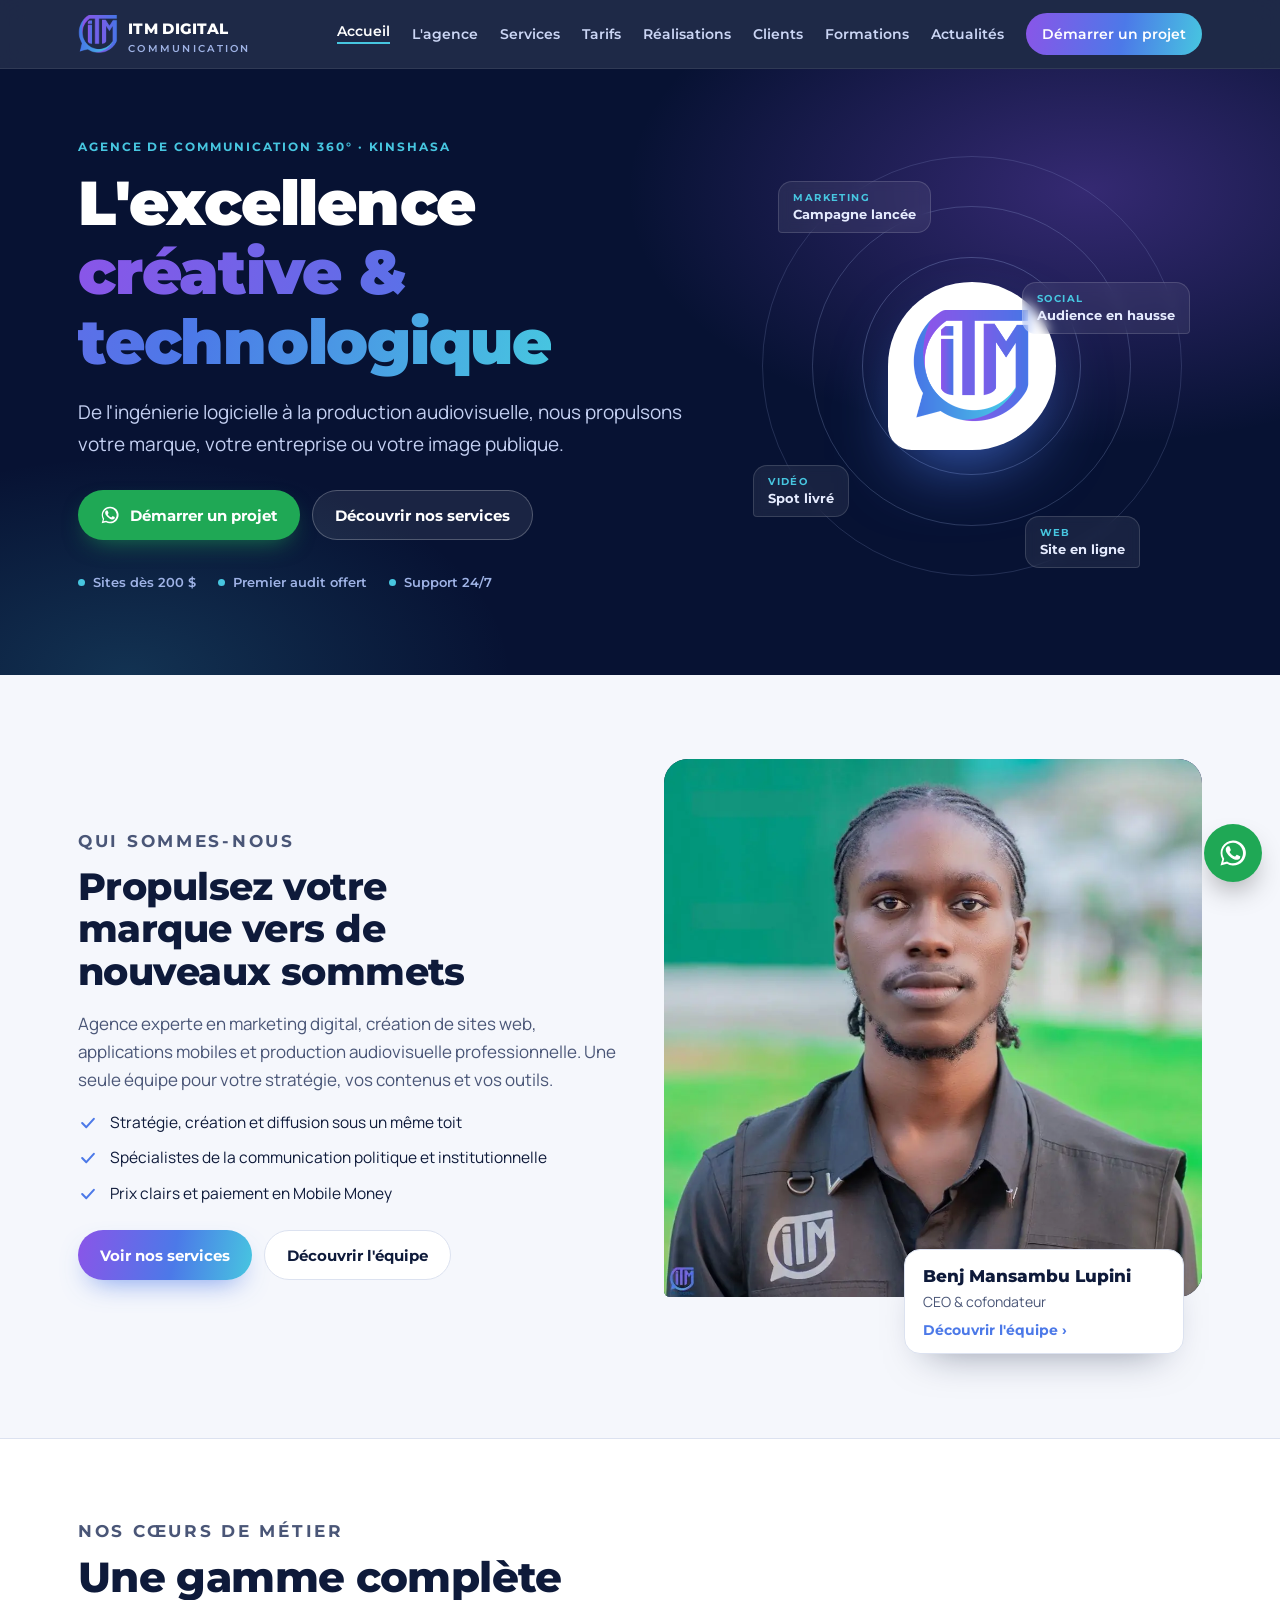
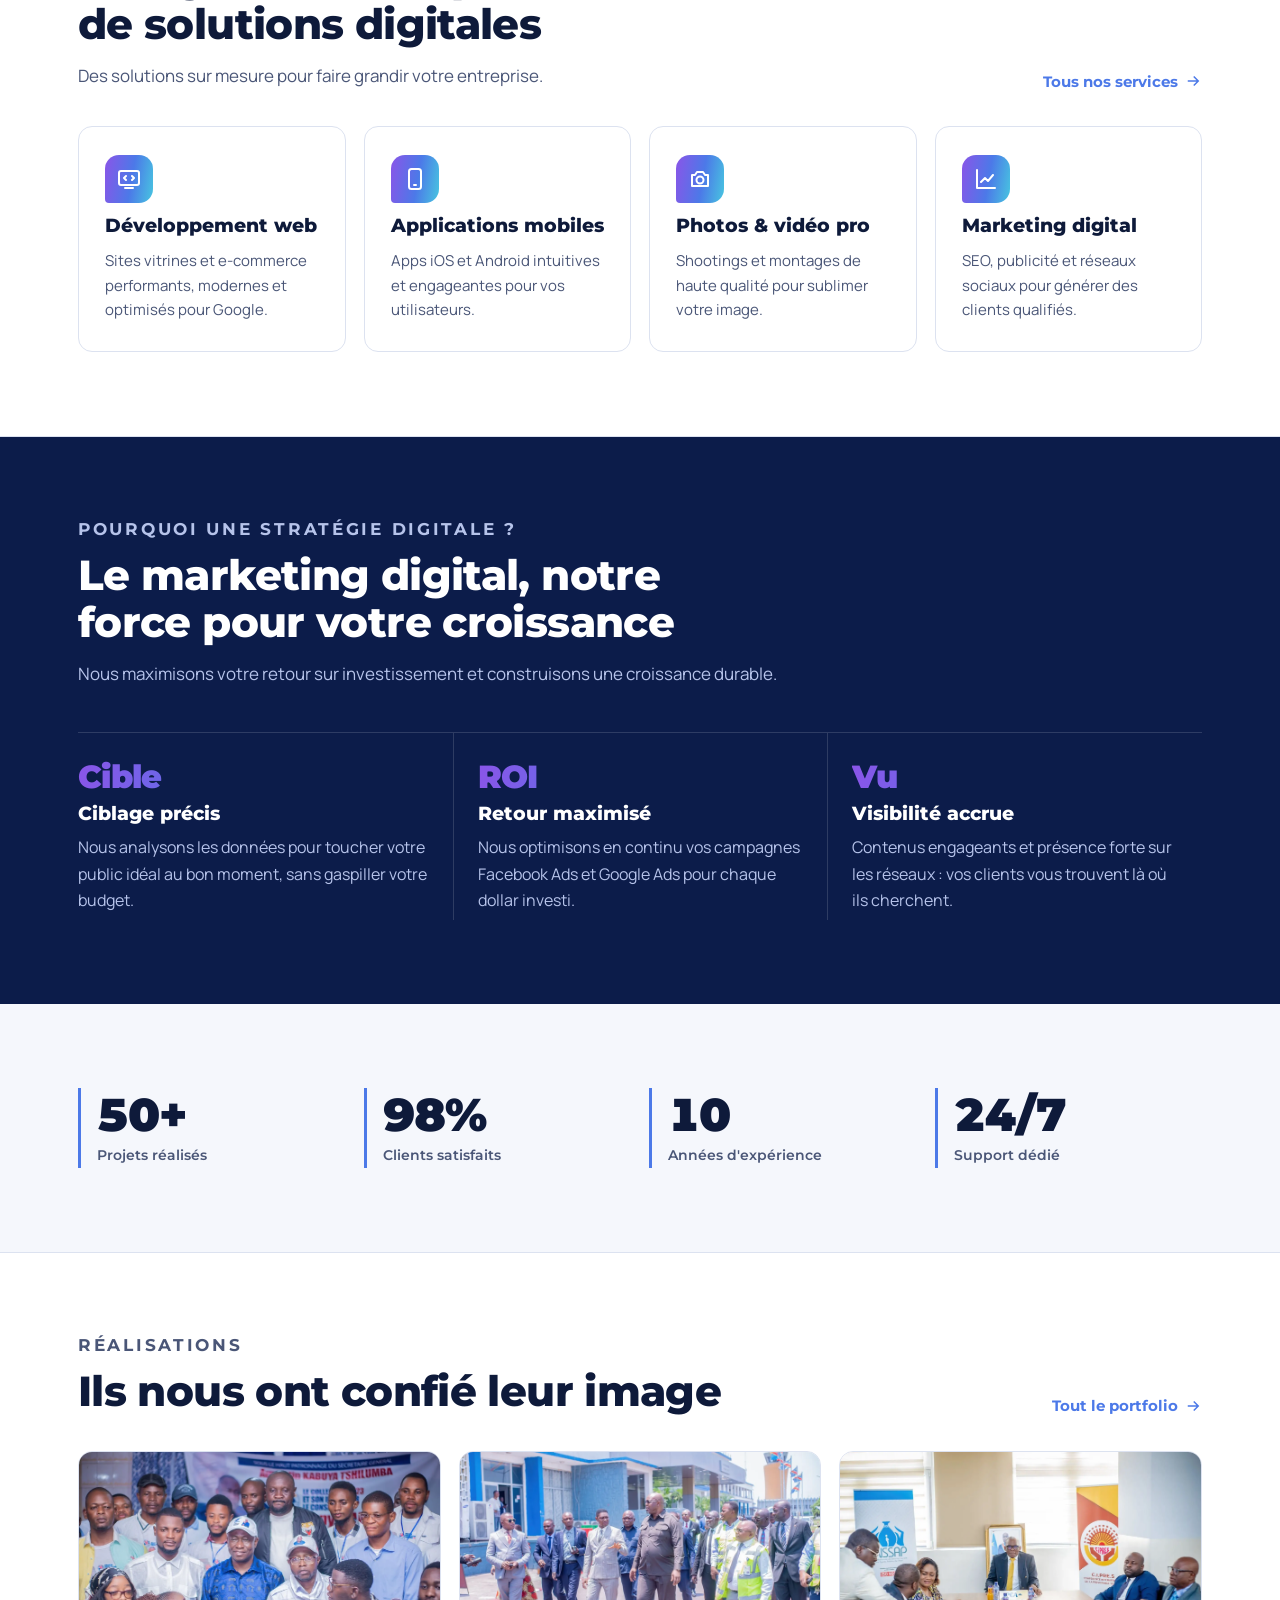
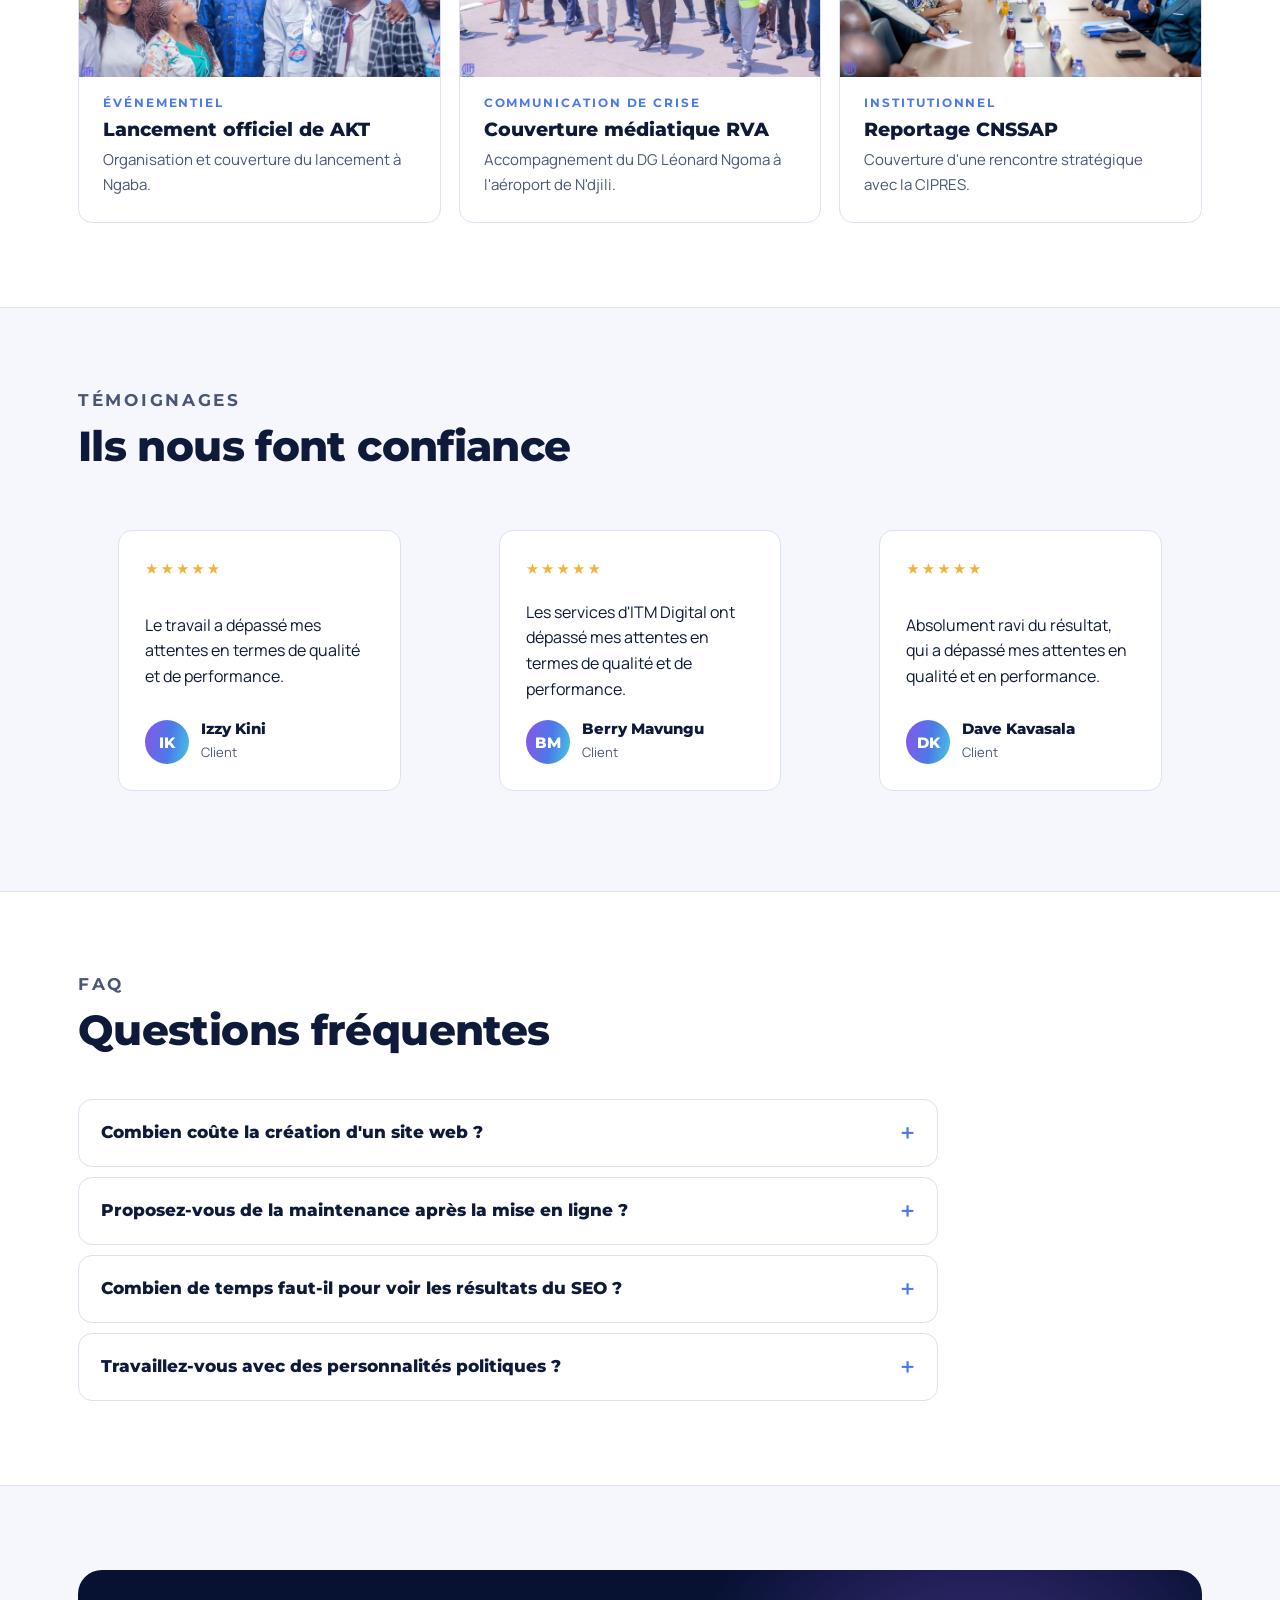
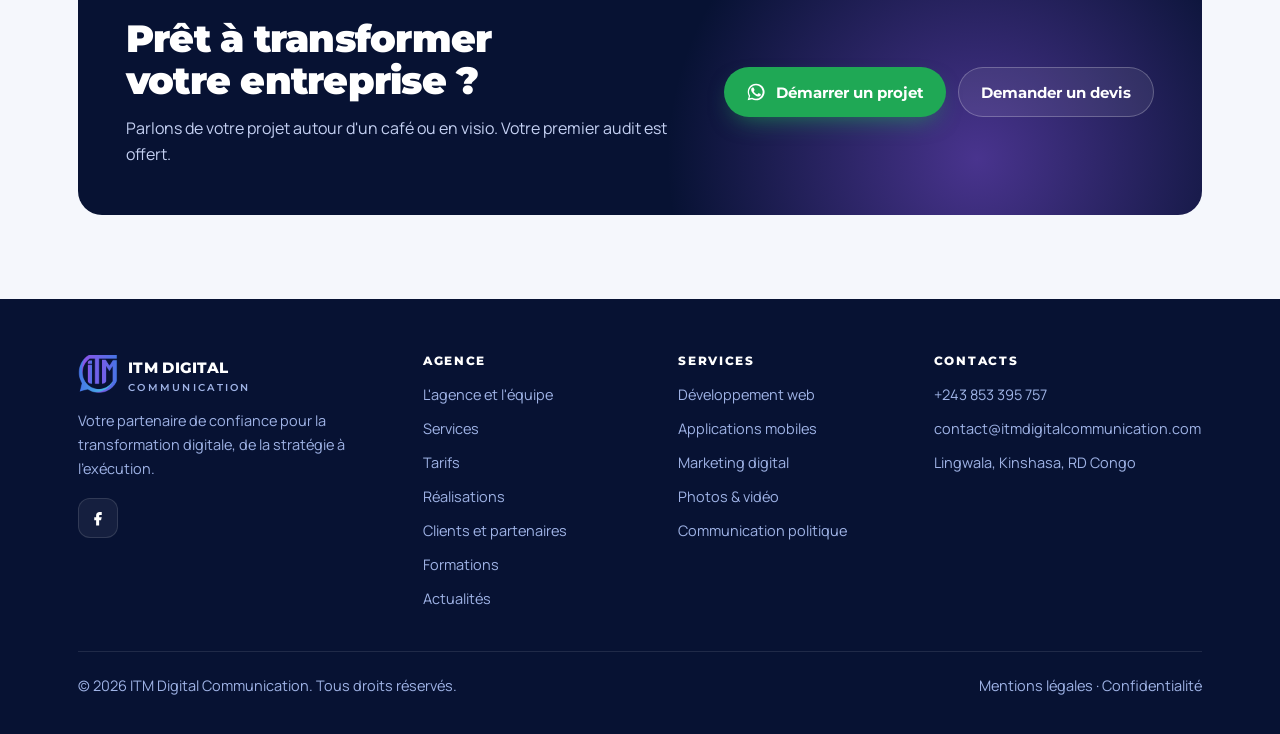
==== commit c3c4c309: "Sécurité et qualité : en-têtes de sécurité, page 404, redirection /actualites, images WebP, mentions" ====
--- a/index.html
+++ b/index.html
@@ -18,7 +18,7 @@
 <link rel="preconnect" href="https://fonts.googleapis.com">
 <link rel="preconnect" href="https://fonts.gstatic.com" crossorigin>
 <link rel="stylesheet" href="https://fonts.googleapis.com/css2?family=Montserrat:wght@500;700;800;900&family=Manrope:wght@400;500;600;700&display=swap">
-<link rel="stylesheet" href="assets/style.css?v=d82f6a3d">
+<link rel="stylesheet" href="assets/style.css?v=4ac49fa9">
 <script type="application/ld+json">{"@context": "https://schema.org", "@type": "ProfessionalService", "name": "ITM Digital Communication", "url": "https://itmdigitalcommunication.com/", "logo": "https://itmdigitalcommunication.com/assets/itm-logo.png", "image": "https://itmdigitalcommunication.com/assets/itm-logo.png", "email": "contact@itmdigitalcommunication.com", "telephone": "+243853395757", "priceRange": "$$", "address": {"@type": "PostalAddress", "addressLocality": "Lingwala, Kinshasa", "addressCountry": "CD"}, "areaServed": "République démocratique du Congo", "sameAs": ["https://www.facebook.com/benjmansambu1"], "foundingDate": "2022", "founder": [{"@type": "Person", "name": "Benj Mansambu Lupini", "jobTitle": "CEO"}, {"@type": "Person", "name": "Trésor Mbokila", "jobTitle": "COO"}], "description": "Agence 360° : marketing digital, sites web, applications mobiles, photo et vidéo, communication politique et de marque."}</script><script type="application/ld+json">{"@context": "https://schema.org", "@type": "FAQPage", "mainEntity": [{"@type": "Question", "name": "Combien coûte la création d'un site web ?", "acceptedAnswer": {"@type": "Answer", "text": "Nos prix sont fixes et clairs :Site statique une page : 200 $Site dynamique : 450 $Site e-commerce avec paiement en ligne : 800 $Voir tous les tarifs ›"}}, {"@type": "Question", "name": "Proposez-vous de la maintenance après la mise en ligne ?", "acceptedAnswer": {"@type": "Answer", "text": "Oui. La maintenance couvre la mise à jour du contenu, l'optimisation des performances, la correction des bugs, la sécurité, l'ajout de fonctionnalités, l'amélioration de l'expérience utilisateur, le suivi des statistiques et le référencement (SEO). Votre site reste rapide, sécurisé et à jour."}}, {"@type": "Question", "name": "Combien de temps faut-il pour voir les résultats du SEO ?", "acceptedAnswer": {"@type": "Answer", "text": "Les premiers résultats arrivent souvent après 3 à 6 mois, selon la concurrence et l'optimisation. Des résultats durables demandent en général 6 à 12 mois. Le SEO est un travail continu : du contenu régulier et de qualité améliore vos positions sur Google au fil du temps."}}, {"@type": "Question", "name": "Travaillez-vous avec des personnalités politiques ?", "acceptedAnswer": {"@type": "Answer", "text": "Oui, c'est l'une de nos spécialités : image publique, gestion des réseaux sociaux, couverture des meetings et campagnes électorales. Découvrez nos formules dans les tarifs community management."}}]}</script>
 </head>
 <body>
@@ -34,7 +34,7 @@
     <p class="eyebrow">Agence de communication 360° · Kinshasa</p>
     <h1>L'excellence <span class="grad-text">créative &amp; technologique</span></h1>
     <p class="lead">De l'ingénierie logicielle à la production audiovisuelle, nous propulsons votre marque, votre entreprise ou votre image publique.</p>
-    <div class="ctas"><a class="btn btn-wa" data-wa="Bonjour ITM Digital, je souhaite démarrer un projet." href="https://wa.me/message/LXFMLLVHO4UTO1"><svg viewBox="0 0 24 24" fill="currentColor" aria-hidden="true"><path d="M17.5 14.4c-.3-.1-1.7-.8-2-.9-.3-.1-.5-.1-.7.1-.2.3-.8.9-.9 1.1-.2.2-.3.2-.6.1-.3-.1-1.2-.5-2.3-1.4-.9-.8-1.4-1.7-1.6-2-.2-.3 0-.5.1-.6l.4-.5c.1-.2.2-.3.3-.5.1-.2 0-.4 0-.5l-.9-2.2c-.2-.6-.5-.5-.7-.5h-.6c-.2 0-.5.1-.8.4-.3.3-1 1-1 2.4s1 2.8 1.2 3c.1.2 2 3.1 4.9 4.3.7.3 1.2.5 1.6.6.7.2 1.3.2 1.8.1.6-.1 1.7-.7 1.9-1.4.2-.7.2-1.2.2-1.4-.1-.1-.3-.2-.6-.3zM12 2a10 10 0 0 0-8.6 15l-1.4 5 5.2-1.4A10 10 0 1 0 12 2zm0 18.2c-1.6 0-3.1-.4-4.4-1.2l-.3-.2-3.1.8.8-3-.2-.3A8.2 8.2 0 1 1 12 20.2z"/></svg>Démarrer un projet</a><a class="btn btn-ghost" href="services-presence-en-ligne/">Découvrir nos services</a></div>
+    <div class="ctas"><a class="btn btn-wa" data-wa="Bonjour ITM Digital, je souhaite démarrer un projet." data-ref="PROJET" href="https://wa.me/243853395757"><svg viewBox="0 0 24 24" fill="currentColor" aria-hidden="true"><path d="M17.5 14.4c-.3-.1-1.7-.8-2-.9-.3-.1-.5-.1-.7.1-.2.3-.8.9-.9 1.1-.2.2-.3.2-.6.1-.3-.1-1.2-.5-2.3-1.4-.9-.8-1.4-1.7-1.6-2-.2-.3 0-.5.1-.6l.4-.5c.1-.2.2-.3.3-.5.1-.2 0-.4 0-.5l-.9-2.2c-.2-.6-.5-.5-.7-.5h-.6c-.2 0-.5.1-.8.4-.3.3-1 1-1 2.4s1 2.8 1.2 3c.1.2 2 3.1 4.9 4.3.7.3 1.2.5 1.6.6.7.2 1.3.2 1.8.1.6-.1 1.7-.7 1.9-1.4.2-.7.2-1.2.2-1.4-.1-.1-.3-.2-.6-.3zM12 2a10 10 0 0 0-8.6 15l-1.4 5 5.2-1.4A10 10 0 1 0 12 2zm0 18.2c-1.6 0-3.1-.4-4.4-1.2l-.3-.2-3.1.8.8-3-.2-.3A8.2 8.2 0 1 1 12 20.2z"/></svg>Démarrer un projet</a><a class="btn btn-ghost" href="services-presence-en-ligne/">Découvrir nos services</a></div>
     <div class="facts"><span><i></i>Sites dès 200 $</span><span><i></i>Premier audit offert</span><span><i></i>Support 24/7</span></div>
   </div>
   <div class="signal" aria-hidden="true">
@@ -55,7 +55,7 @@
     <ul class="checks"><li><svg viewBox="0 0 24 24" fill="none" stroke="currentColor" stroke-width="2.5" stroke-linecap="round" stroke-linejoin="round"><path d="m5 12 5 5 9-10"/></svg><span>Stratégie, création et diffusion sous un même toit</span></li><li><svg viewBox="0 0 24 24" fill="none" stroke="currentColor" stroke-width="2.5" stroke-linecap="round" stroke-linejoin="round"><path d="m5 12 5 5 9-10"/></svg><span>Spécialistes de la communication politique et institutionnelle</span></li><li><svg viewBox="0 0 24 24" fill="none" stroke="currentColor" stroke-width="2.5" stroke-linecap="round" stroke-linejoin="round"><path d="m5 12 5 5 9-10"/></svg><span>Prix clairs et paiement en Mobile Money</span></li></ul>
     <div class="ctas" style="margin-top:8px"><a class="btn btn-grad" href="services-presence-en-ligne/">Voir nos services</a><a class="btn btn-line" href="a-propos/">Découvrir l'équipe</a></div>
   </div>
-  <div class="f-visual bio-visual home-ceo"><div class="portrait"><img class="photo" src="assets/img/team/ceo-portrait.jpg" alt="Benj Mansambu Lupini, CEO d'ITM Digital Communication" decoding="async"></div><div class="bio-card"><b>Benj Mansambu Lupini</b><span>CEO &amp; cofondateur</span><a class="link" href="a-propos/">Découvrir l'équipe ›</a></div></div>
+  <div class="f-visual bio-visual home-ceo"><div class="portrait"><img class="photo" src="assets/img/team/ceo-portrait.webp" alt="Benj Mansambu Lupini, CEO d'ITM Digital Communication" decoding="async"></div><div class="bio-card"><b>Benj Mansambu Lupini</b><span>CEO &amp; cofondateur</span><a class="link" href="a-propos/">Découvrir l'équipe ›</a></div></div>
 </div></section>
 
 <section class="sec alt"><div class="wrap">
@@ -89,9 +89,9 @@
 <section class="sec alt"><div class="wrap">
   <div class="split-head"><div class="sec-head"><p class="eyebrow">Réalisations</p><h2>Ils nous ont confié leur image</h2></div><a class="link" href="portfolio-galerie/">Tout le portfolio <svg viewBox="0 0 24 24" fill="none" stroke="currentColor" stroke-width="2" width="18" height="18"><path d="M5 12h14M13 6l6 6-6 6"/></svg></a></div>
   <div class="grid g3">
-    <a class="svc thumb" href="portfolio-galerie/#akt"><img src="assets/img/akt.jpg" alt="" loading="lazy" decoding="async"><span class="eyebrow">Événementiel</span><h3>Lancement officiel de AKT</h3><p>Organisation et couverture du lancement à Ngaba.</p></a>
-    <a class="svc thumb" href="portfolio-galerie/#rva"><img src="assets/img/rva.jpg" alt="" loading="lazy" decoding="async"><span class="eyebrow">Communication de crise</span><h3>Couverture médiatique RVA</h3><p>Accompagnement du DG Léonard Ngoma à l'aéroport de N'djili.</p></a>
-    <a class="svc thumb" href="portfolio-galerie/#cnssap"><img src="assets/img/cnssap.jpg" alt="" loading="lazy" decoding="async"><span class="eyebrow">Institutionnel</span><h3>Reportage CNSSAP</h3><p>Couverture d'une rencontre stratégique avec la CIPRES.</p></a>
+    <a class="svc thumb" href="portfolio-galerie/#akt"><img src="assets/img/akt.webp" alt="" loading="lazy" decoding="async"><span class="eyebrow">Événementiel</span><h3>Lancement officiel de AKT</h3><p>Organisation et couverture du lancement à Ngaba.</p></a>
+    <a class="svc thumb" href="portfolio-galerie/#rva"><img src="assets/img/rva.webp" alt="" loading="lazy" decoding="async"><span class="eyebrow">Communication de crise</span><h3>Couverture médiatique RVA</h3><p>Accompagnement du DG Léonard Ngoma à l'aéroport de N'djili.</p></a>
+    <a class="svc thumb" href="portfolio-galerie/#cnssap"><img src="assets/img/cnssap.webp" alt="" loading="lazy" decoding="async"><span class="eyebrow">Institutionnel</span><h3>Reportage CNSSAP</h3><p>Couverture d'une rencontre stratégique avec la CIPRES.</p></a>
   </div>
 </div></section>
 
@@ -116,7 +116,7 @@
 <div style="height:84px"></div>
 <section class="sec tight"><div class="wrap"><div class="cta-band">
   <div><h2>Prêt à transformer votre entreprise ?</h2><p>Parlons de votre projet autour d'un café ou en visio. Votre premier audit est offert.</p></div>
-  <div class="ctas"><a class="btn btn-wa" data-wa="Bonjour ITM Digital, je souhaite démarrer un projet et profiter de l&#x27;audit offert." href="https://wa.me/message/LXFMLLVHO4UTO1"><svg viewBox="0 0 24 24" fill="currentColor" aria-hidden="true"><path d="M17.5 14.4c-.3-.1-1.7-.8-2-.9-.3-.1-.5-.1-.7.1-.2.3-.8.9-.9 1.1-.2.2-.3.2-.6.1-.3-.1-1.2-.5-2.3-1.4-.9-.8-1.4-1.7-1.6-2-.2-.3 0-.5.1-.6l.4-.5c.1-.2.2-.3.3-.5.1-.2 0-.4 0-.5l-.9-2.2c-.2-.6-.5-.5-.7-.5h-.6c-.2 0-.5.1-.8.4-.3.3-1 1-1 2.4s1 2.8 1.2 3c.1.2 2 3.1 4.9 4.3.7.3 1.2.5 1.6.6.7.2 1.3.2 1.8.1.6-.1 1.7-.7 1.9-1.4.2-.7.2-1.2.2-1.4-.1-.1-.3-.2-.6-.3zM12 2a10 10 0 0 0-8.6 15l-1.4 5 5.2-1.4A10 10 0 1 0 12 2zm0 18.2c-1.6 0-3.1-.4-4.4-1.2l-.3-.2-3.1.8.8-3-.2-.3A8.2 8.2 0 1 1 12 20.2z"/></svg>Démarrer un projet</a><a class="btn btn-ghost" href="contact/">Demander un devis</a></div>
+  <div class="ctas"><a class="btn btn-wa" data-wa="Bonjour ITM Digital, je souhaite démarrer un projet et profiter de l&#x27;audit offert." data-ref="AUDIT-OFFERT" href="https://wa.me/243853395757"><svg viewBox="0 0 24 24" fill="currentColor" aria-hidden="true"><path d="M17.5 14.4c-.3-.1-1.7-.8-2-.9-.3-.1-.5-.1-.7.1-.2.3-.8.9-.9 1.1-.2.2-.3.2-.6.1-.3-.1-1.2-.5-2.3-1.4-.9-.8-1.4-1.7-1.6-2-.2-.3 0-.5.1-.6l.4-.5c.1-.2.2-.3.3-.5.1-.2 0-.4 0-.5l-.9-2.2c-.2-.6-.5-.5-.7-.5h-.6c-.2 0-.5.1-.8.4-.3.3-1 1-1 2.4s1 2.8 1.2 3c.1.2 2 3.1 4.9 4.3.7.3 1.2.5 1.6.6.7.2 1.3.2 1.8.1.6-.1 1.7-.7 1.9-1.4.2-.7.2-1.2.2-1.4-.1-.1-.3-.2-.6-.3zM12 2a10 10 0 0 0-8.6 15l-1.4 5 5.2-1.4A10 10 0 1 0 12 2zm0 18.2c-1.6 0-3.1-.4-4.4-1.2l-.3-.2-3.1.8.8-3-.2-.3A8.2 8.2 0 1 1 12 20.2z"/></svg>Démarrer un projet</a><a class="btn btn-ghost" href="contact/">Demander un devis</a></div>
 </div></div></section>
 
 </main>
@@ -127,9 +127,6 @@
       <p>Votre partenaire de confiance pour la transformation digitale, de la stratégie à l'exécution.</p>
       <div class="social">
         <a href="https://www.facebook.com/benjmansambu1" aria-label="Facebook" target="_blank" rel="noopener"><svg viewBox="0 0 24 24" fill="currentColor"><path d="M14 8h3V4h-3c-2.8 0-4.5 1.8-4.5 4.6V11H7v4h2.5v7h4v-7H16l1-4h-3.5V8.8c0-.5.3-.8.5-.8z"/></svg></a>
-        <a href="https://www.instagram.com/" aria-label="Instagram" target="_blank" rel="noopener"><svg viewBox="0 0 24 24" fill="none" stroke="currentColor" stroke-width="2"><rect x="3" y="3" width="18" height="18" rx="5"/><circle cx="12" cy="12" r="4"/><circle cx="17.5" cy="6.5" r="1" fill="currentColor"/></svg></a>
-        <a href="https://www.linkedin.com/" aria-label="LinkedIn" target="_blank" rel="noopener"><svg viewBox="0 0 24 24" fill="currentColor"><path d="M4.98 3.5a2.5 2.5 0 1 1 0 5 2.5 2.5 0 0 1 0-5zM3 9h4v12H3zM9 9h3.8v1.7h.1c.5-1 1.8-2 3.8-2 4 0 4.8 2.6 4.8 6V21h-4v-5.6c0-1.3 0-3-1.9-3s-2.1 1.4-2.1 2.9V21H9z"/></svg></a>
-        <a href="https://x.com/" aria-label="X (Twitter)" target="_blank" rel="noopener"><svg viewBox="0 0 24 24" fill="currentColor"><path d="M17.8 3h3.1l-6.8 7.8 8 10.2h-6.3l-4.9-6.4L5.3 21H2.2l7.3-8.3L1.8 3h6.4l4.4 5.9zm-1.1 16.2h1.7L7.4 4.7H5.6z"/></svg></a>
       </div>
     </div>
     <div><h4>Agence</h4><ul>
@@ -141,13 +138,13 @@
       <li><a href="services-presence-en-ligne/#marketing">Marketing digital</a></li><li><a href="services-presence-en-ligne/#audiovisuel">Photos &amp; vidéo</a></li>
       <li><a href="services-presence-en-ligne/#branding">Communication politique</a></li></ul></div>
     <div><h4>Contacts</h4><ul>
-      <li><a data-wa="Bonjour ITM Digital !" href="https://wa.me/message/LXFMLLVHO4UTO1">+243 853 395 757</a></li>
+      <li><a data-wa="Bonjour ITM Digital !" href="https://wa.me/243853395757">+243 853 395 757</a></li>
       <li><a href="mailto:contact@itmdigitalcommunication.com">contact@itmdigitalcommunication.com</a></li>
       <li>Lingwala, Kinshasa, RD Congo</li></ul></div>
   </div>
-  <div class="fbottom"><span>© <span class="yr">2026</span> ITM Digital Communication. Tous droits réservés.</span><span>Kinshasa · RDC</span></div>
+  <div class="fbottom"><span>© <span class="yr">2026</span> ITM Digital Communication. Tous droits réservés.</span><span><a href="mentions-legales/">Mentions légales</a> · <a href="politique-de-confidentialite/">Confidentialité</a></span></div>
 </div></footer>
-<a class="fab" data-wa="Bonjour ITM Digital !" href="https://wa.me/message/LXFMLLVHO4UTO1" aria-label="Nous écrire sur WhatsApp"><svg viewBox="0 0 24 24" fill="currentColor" aria-hidden="true"><path d="M17.5 14.4c-.3-.1-1.7-.8-2-.9-.3-.1-.5-.1-.7.1-.2.3-.8.9-.9 1.1-.2.2-.3.2-.6.1-.3-.1-1.2-.5-2.3-1.4-.9-.8-1.4-1.7-1.6-2-.2-.3 0-.5.1-.6l.4-.5c.1-.2.2-.3.3-.5.1-.2 0-.4 0-.5l-.9-2.2c-.2-.6-.5-.5-.7-.5h-.6c-.2 0-.5.1-.8.4-.3.3-1 1-1 2.4s1 2.8 1.2 3c.1.2 2 3.1 4.9 4.3.7.3 1.2.5 1.6.6.7.2 1.3.2 1.8.1.6-.1 1.7-.7 1.9-1.4.2-.7.2-1.2.2-1.4-.1-.1-.3-.2-.6-.3zM12 2a10 10 0 0 0-8.6 15l-1.4 5 5.2-1.4A10 10 0 1 0 12 2zm0 18.2c-1.6 0-3.1-.4-4.4-1.2l-.3-.2-3.1.8.8-3-.2-.3A8.2 8.2 0 1 1 12 20.2z"/></svg></a>
-<script src="assets/site.js?v=1504286c"></script>
+<a class="fab" data-wa="Bonjour ITM Digital !" href="https://wa.me/243853395757" aria-label="Nous écrire sur WhatsApp"><svg viewBox="0 0 24 24" fill="currentColor" aria-hidden="true"><path d="M17.5 14.4c-.3-.1-1.7-.8-2-.9-.3-.1-.5-.1-.7.1-.2.3-.8.9-.9 1.1-.2.2-.3.2-.6.1-.3-.1-1.2-.5-2.3-1.4-.9-.8-1.4-1.7-1.6-2-.2-.3 0-.5.1-.6l.4-.5c.1-.2.2-.3.3-.5.1-.2 0-.4 0-.5l-.9-2.2c-.2-.6-.5-.5-.7-.5h-.6c-.2 0-.5.1-.8.4-.3.3-1 1-1 2.4s1 2.8 1.2 3c.1.2 2 3.1 4.9 4.3.7.3 1.2.5 1.6.6.7.2 1.3.2 1.8.1.6-.1 1.7-.7 1.9-1.4.2-.7.2-1.2.2-1.4-.1-.1-.3-.2-.6-.3zM12 2a10 10 0 0 0-8.6 15l-1.4 5 5.2-1.4A10 10 0 1 0 12 2zm0 18.2c-1.6 0-3.1-.4-4.4-1.2l-.3-.2-3.1.8.8-3-.2-.3A8.2 8.2 0 1 1 12 20.2z"/></svg></a>
+<script src="assets/site.js?v=eaa0e8a2"></script>
 </body>
 </html>
--- a/assets/style.css
+++ b/assets/style.css
@@ -515,3 +515,12 @@
 @keyframes i-type{0%{clip-path:inset(0 100% 0 0)}45%,90%{clip-path:inset(0 0 0 0)}100%{clip-path:inset(0 100% 0 0)}}
 @keyframes i-blink{50%{opacity:0}}
 @keyframes i-spin{to{transform:rotate(360deg)}}
+
+/* Legal pages */
+.legal{max-width:760px;display:grid;gap:14px;font-size:16.5px}
+.legal h2{font-size:22px;font-weight:800;margin-top:22px}
+.legal p,.legal li{color:var(--ink-soft)}
+.legal ul{margin:0;padding-left:20px;display:grid;gap:10px}
+.legal b{color:var(--ink)}
+.legal-date{font-size:14px;margin-top:20px}
+.fbottom a{text-decoration:none}.fbottom a:hover{color:#fff}
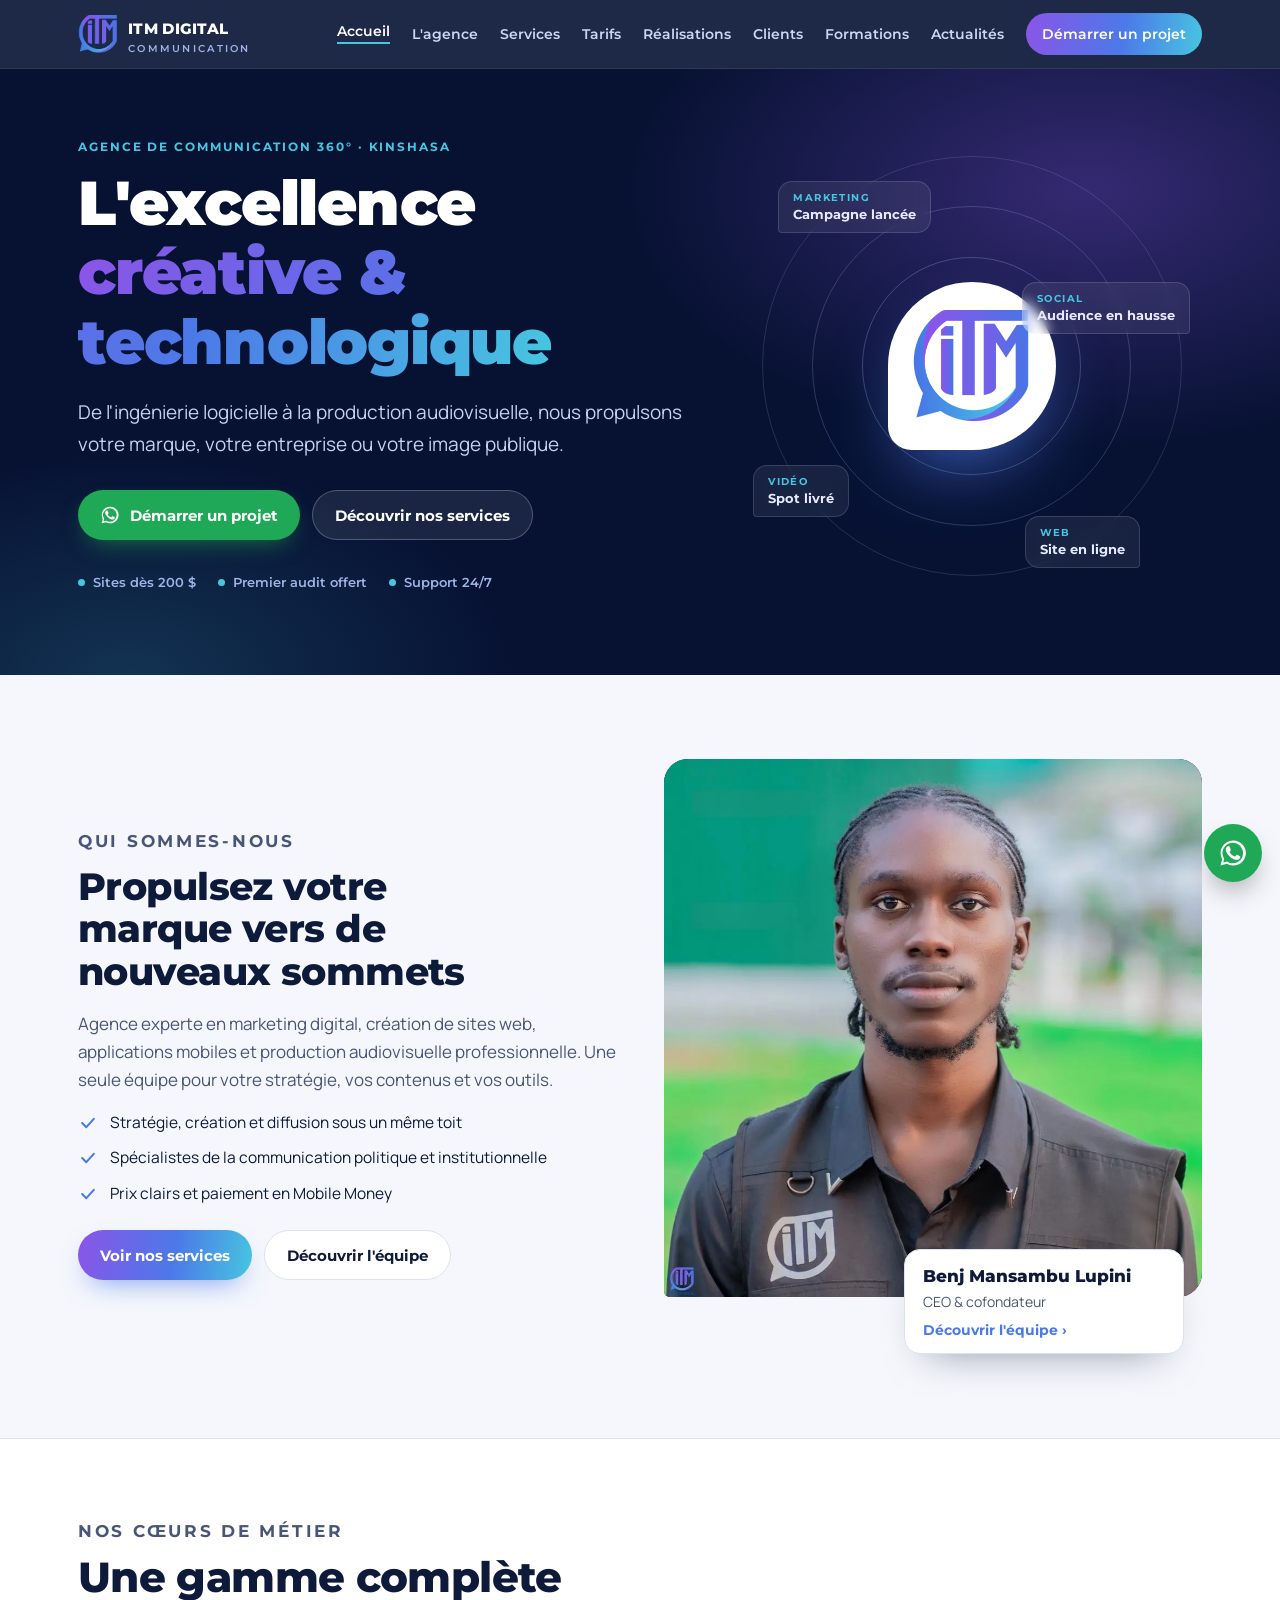
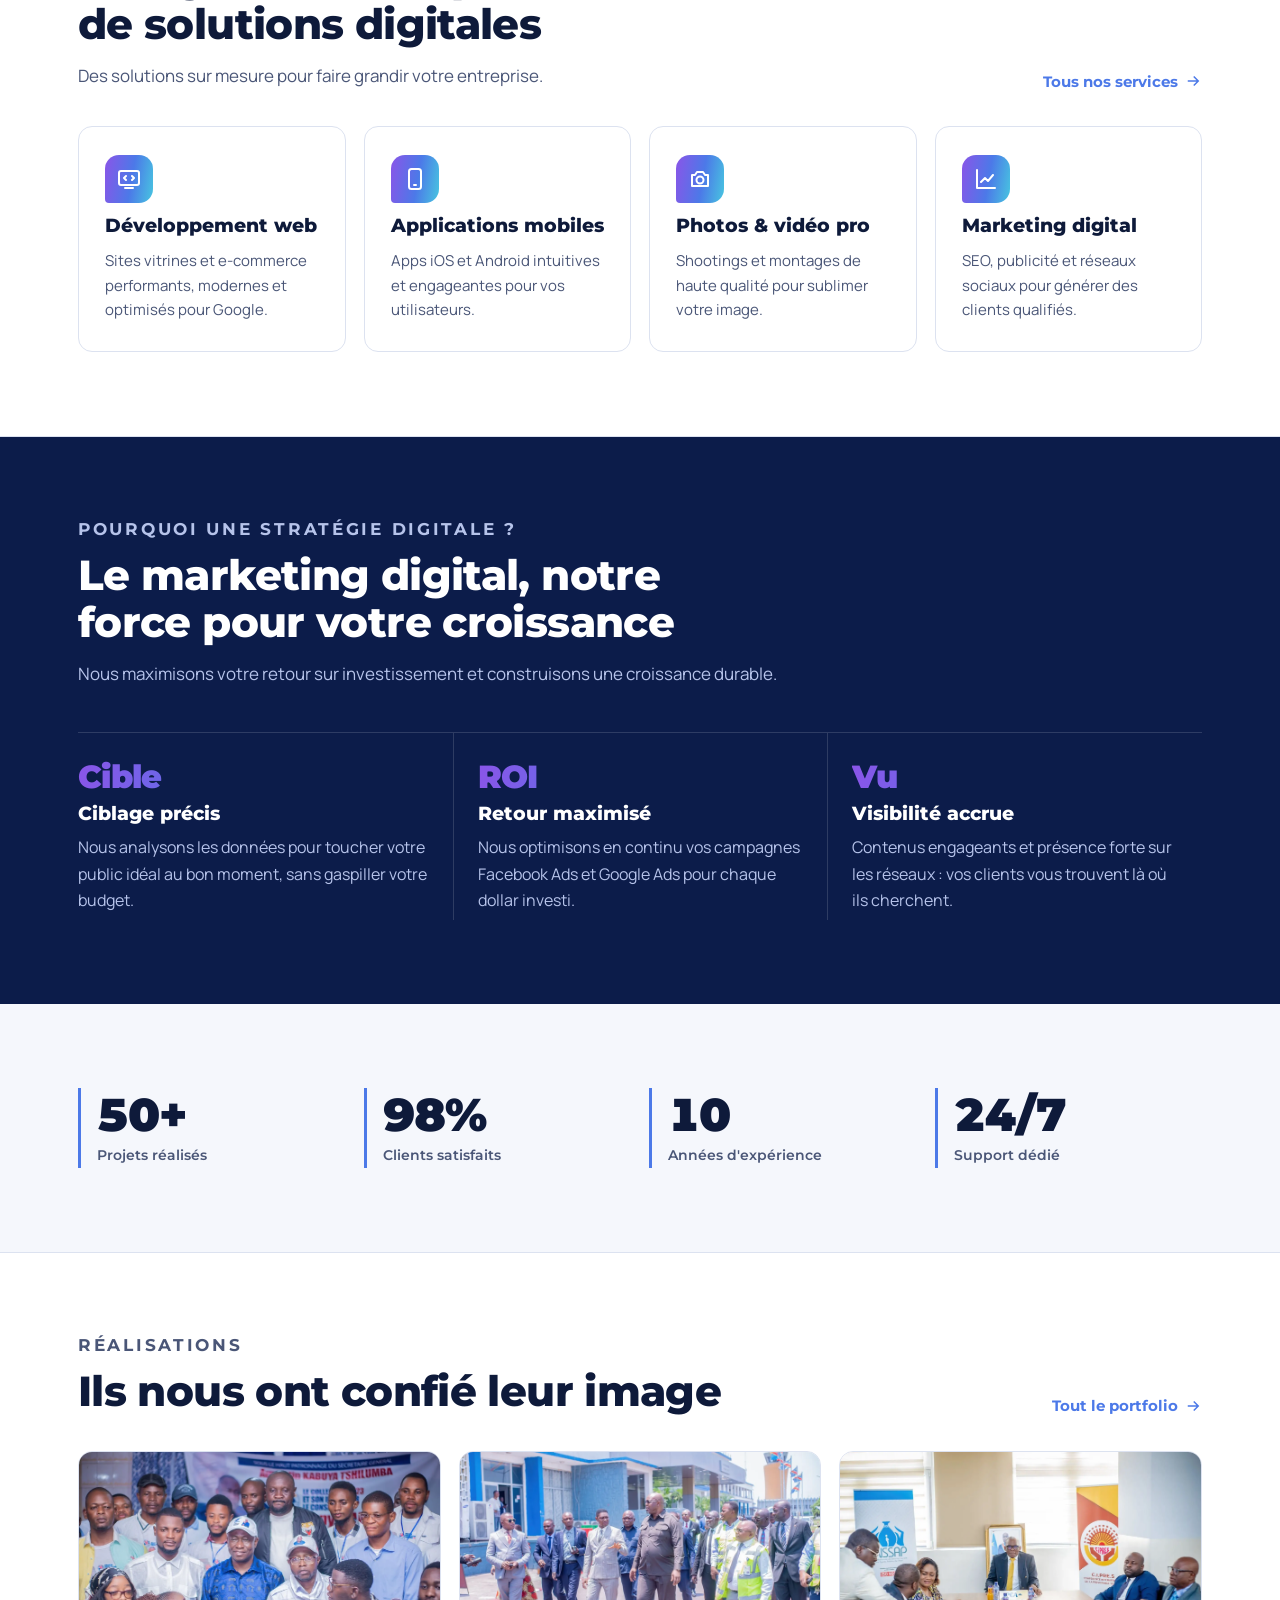
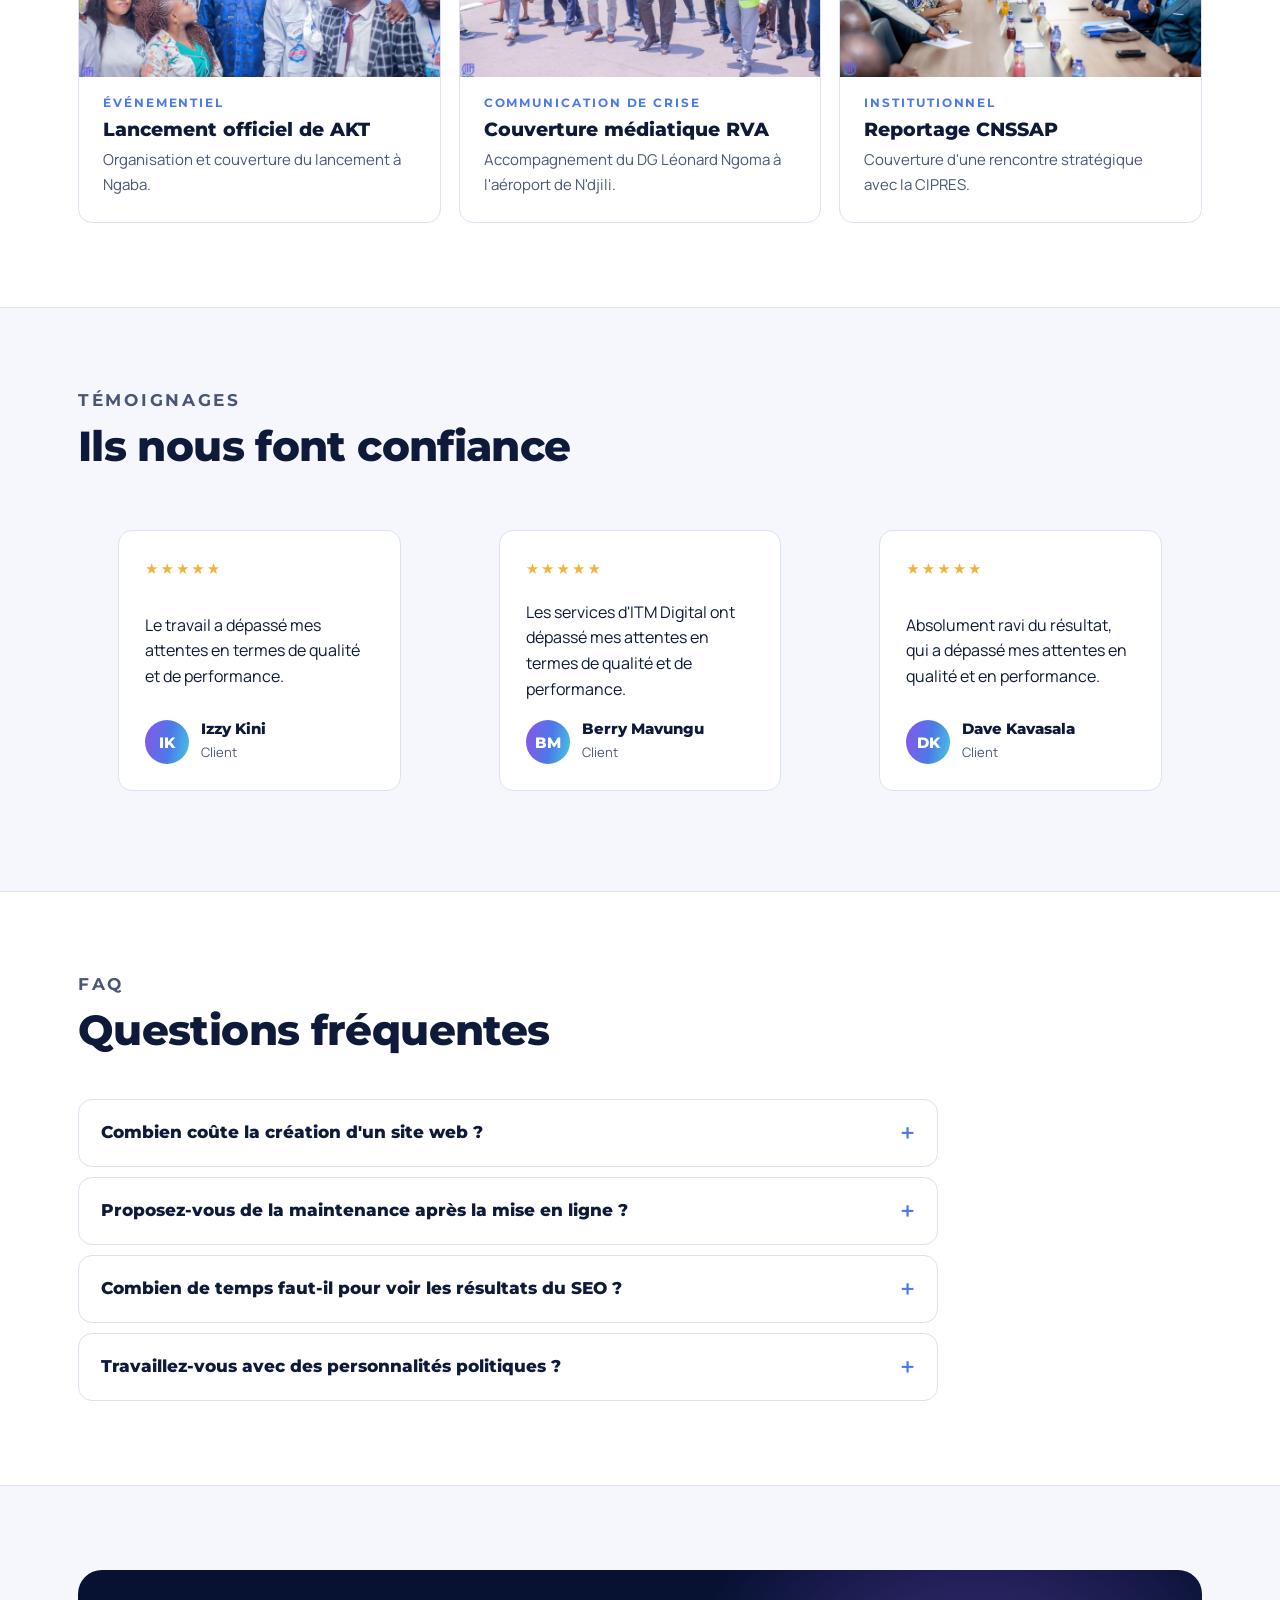
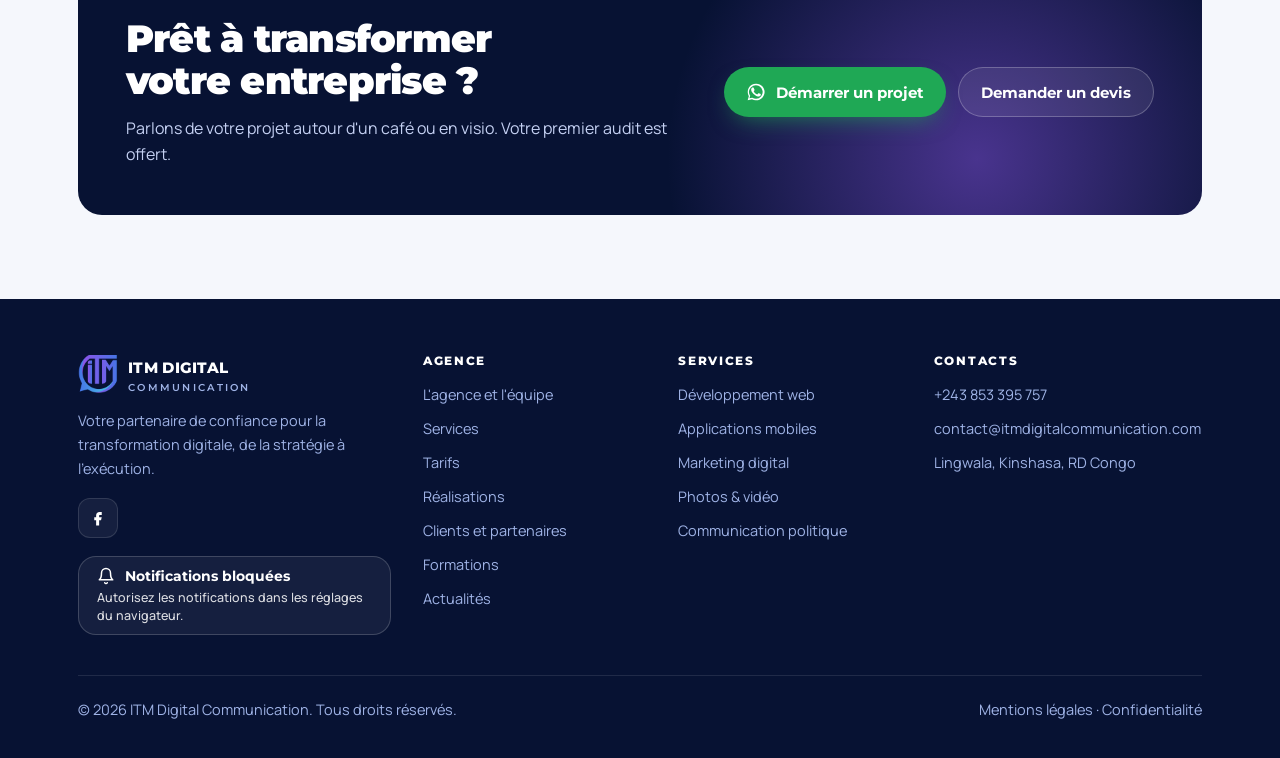
==== commit 481c983b: "Notifications des nouveaux articles (Web Push) pour l'application - push/ : serveur PHP sans configu" ====
--- a/index.html
+++ b/index.html
@@ -8,6 +8,12 @@
 <link rel="canonical" href="https://itmdigitalcommunication.com/">
 <meta name="theme-color" content="#071233">
 <link rel="icon" type="image/png" href="assets/favicon.png">
+<link rel="manifest" href="/manifest.webmanifest">
+<link rel="apple-touch-icon" href="/assets/app/apple-touch-icon.png">
+<meta name="mobile-web-app-capable" content="yes">
+<meta name="apple-mobile-web-app-capable" content="yes">
+<meta name="apple-mobile-web-app-title" content="ITM Digital">
+<meta name="apple-mobile-web-app-status-bar-style" content="black-translucent">
 <meta property="og:type" content="website">
 <meta property="og:site_name" content="ITM Digital Communication">
 <meta property="og:title" content="Agence de communication et marketing digital à Kinshasa | ITM Digital Communication">
@@ -18,7 +24,7 @@
 <link rel="preconnect" href="https://fonts.googleapis.com">
 <link rel="preconnect" href="https://fonts.gstatic.com" crossorigin>
 <link rel="stylesheet" href="https://fonts.googleapis.com/css2?family=Montserrat:wght@500;700;800;900&family=Manrope:wght@400;500;600;700&display=swap">
-<link rel="stylesheet" href="assets/style.css?v=4ac49fa9">
+<link rel="stylesheet" href="assets/style.css?v=c224fc9b">
 <script type="application/ld+json">{"@context": "https://schema.org", "@type": "ProfessionalService", "name": "ITM Digital Communication", "url": "https://itmdigitalcommunication.com/", "logo": "https://itmdigitalcommunication.com/assets/itm-logo.png", "image": "https://itmdigitalcommunication.com/assets/itm-logo.png", "email": "contact@itmdigitalcommunication.com", "telephone": "+243853395757", "priceRange": "$$", "address": {"@type": "PostalAddress", "addressLocality": "Lingwala, Kinshasa", "addressCountry": "CD"}, "areaServed": "République démocratique du Congo", "sameAs": ["https://www.facebook.com/benjmansambu1"], "foundingDate": "2022", "founder": [{"@type": "Person", "name": "Benj Mansambu Lupini", "jobTitle": "CEO"}, {"@type": "Person", "name": "Trésor Mbokila", "jobTitle": "COO"}], "description": "Agence 360° : marketing digital, sites web, applications mobiles, photo et vidéo, communication politique et de marque."}</script><script type="application/ld+json">{"@context": "https://schema.org", "@type": "FAQPage", "mainEntity": [{"@type": "Question", "name": "Combien coûte la création d'un site web ?", "acceptedAnswer": {"@type": "Answer", "text": "Nos prix sont fixes et clairs :Site statique une page : 200 $Site dynamique : 450 $Site e-commerce avec paiement en ligne : 800 $Voir tous les tarifs ›"}}, {"@type": "Question", "name": "Proposez-vous de la maintenance après la mise en ligne ?", "acceptedAnswer": {"@type": "Answer", "text": "Oui. La maintenance couvre la mise à jour du contenu, l'optimisation des performances, la correction des bugs, la sécurité, l'ajout de fonctionnalités, l'amélioration de l'expérience utilisateur, le suivi des statistiques et le référencement (SEO). Votre site reste rapide, sécurisé et à jour."}}, {"@type": "Question", "name": "Combien de temps faut-il pour voir les résultats du SEO ?", "acceptedAnswer": {"@type": "Answer", "text": "Les premiers résultats arrivent souvent après 3 à 6 mois, selon la concurrence et l'optimisation. Des résultats durables demandent en général 6 à 12 mois. Le SEO est un travail continu : du contenu régulier et de qualité améliore vos positions sur Google au fil du temps."}}, {"@type": "Question", "name": "Travaillez-vous avec des personnalités politiques ?", "acceptedAnswer": {"@type": "Answer", "text": "Oui, c'est l'une de nos spécialités : image publique, gestion des réseaux sociaux, couverture des meetings et campagnes électorales. Découvrez nos formules dans les tarifs community management."}}]}</script>
 </head>
 <body>
@@ -145,6 +151,6 @@
   <div class="fbottom"><span>© <span class="yr">2026</span> ITM Digital Communication. Tous droits réservés.</span><span><a href="mentions-legales/">Mentions légales</a> · <a href="politique-de-confidentialite/">Confidentialité</a></span></div>
 </div></footer>
 <a class="fab" data-wa="Bonjour ITM Digital !" href="https://wa.me/243853395757" aria-label="Nous écrire sur WhatsApp"><svg viewBox="0 0 24 24" fill="currentColor" aria-hidden="true"><path d="M17.5 14.4c-.3-.1-1.7-.8-2-.9-.3-.1-.5-.1-.7.1-.2.3-.8.9-.9 1.1-.2.2-.3.2-.6.1-.3-.1-1.2-.5-2.3-1.4-.9-.8-1.4-1.7-1.6-2-.2-.3 0-.5.1-.6l.4-.5c.1-.2.2-.3.3-.5.1-.2 0-.4 0-.5l-.9-2.2c-.2-.6-.5-.5-.7-.5h-.6c-.2 0-.5.1-.8.4-.3.3-1 1-1 2.4s1 2.8 1.2 3c.1.2 2 3.1 4.9 4.3.7.3 1.2.5 1.6.6.7.2 1.3.2 1.8.1.6-.1 1.7-.7 1.9-1.4.2-.7.2-1.2.2-1.4-.1-.1-.3-.2-.6-.3zM12 2a10 10 0 0 0-8.6 15l-1.4 5 5.2-1.4A10 10 0 1 0 12 2zm0 18.2c-1.6 0-3.1-.4-4.4-1.2l-.3-.2-3.1.8.8-3-.2-.3A8.2 8.2 0 1 1 12 20.2z"/></svg></a>
-<script src="assets/site.js?v=eaa0e8a2"></script>
+<script src="assets/site.js?v=61c89bae"></script>
 </body>
 </html>
--- a/assets/style.css
+++ b/assets/style.css
@@ -524,3 +524,36 @@
 .legal b{color:var(--ink)}
 .legal-date{font-size:14px;margin-top:20px}
 .fbottom a{text-decoration:none}.fbottom a:hover{color:#fff}
+
+/* Paiement Mobile Money : numéros affichés */
+.momo{display:grid;gap:8px;margin:12px 0}
+.momo-row{display:flex;align-items:center;gap:10px;flex-wrap:wrap;padding:12px 14px;border:1px solid var(--line);border-radius:14px;background:var(--white)}
+.momo-row > span:first-child{display:grid;flex:1;min-width:110px}
+.momo-row small{color:var(--ink-soft);font-size:12px}
+.momo-num{font:800 17px/1 var(--f-display);letter-spacing:.02em;white-space:nowrap}
+.momo-copy{min-height:36px;padding:0 12px;border-radius:10px;border:1px solid var(--line);background:var(--paper);font:700 13px/1 var(--f-display);color:var(--ink);cursor:pointer}
+.momo-ref{display:block;margin-top:10px;font-size:13px;color:var(--ink-soft);overflow-wrap:anywhere}
+
+/* Bandeau « Installer l'application » */
+.install{position:fixed;left:max(12px,env(safe-area-inset-left,0px));right:max(84px,calc(env(safe-area-inset-right,0px) + 84px));bottom:max(14px,calc(env(safe-area-inset-bottom,0px) + 10px));z-index:55;max-width:460px;display:flex;align-items:center;gap:12px;padding:12px 12px 12px 14px;border-radius:18px;background:var(--navy-800);color:#fff;border:1px solid rgba(71,198,224,.45);box-shadow:0 18px 40px -14px rgba(0,0,0,.6),0 0 0 4px rgba(76,121,232,.15);transform:translateY(140%);opacity:0;transition:transform .3s ease,opacity .3s ease}
+.install.on{transform:none;opacity:1}
+.install img{border-radius:11px;flex:none}
+.install-txt{display:grid;gap:2px;flex:1;min-width:0;font-size:13px;line-height:1.35;color:#cbd6f5}
+.install-txt b{color:#fff;font:700 14px/1.2 var(--f-display)}
+.install-txt svg{vertical-align:-2px}
+.install .btn{flex:none;min-height:40px;padding:0 16px}
+.install-x{flex:none;width:32px;height:32px;border-radius:50%;border:0;background:rgba(255,255,255,.1);color:#fff;font-size:20px;line-height:1;cursor:pointer}
+@media (max-width:420px){.install{right:max(12px,env(safe-area-inset-right,0px));bottom:max(84px,calc(env(safe-area-inset-bottom,0px) + 80px))}}
+@media (prefers-reduced-motion:reduce){.install{transition:none}}
+
+/* Bouton « Recevoir les nouveaux articles » */
+.push-btn{display:inline-grid;grid-template-columns:auto 1fr;align-items:center;column-gap:10px;row-gap:4px;min-height:46px;padding:10px 18px;border-radius:999px;font:700 14px/1.2 var(--f-display);cursor:pointer;text-align:left;max-width:100%}
+.push-btn svg{width:18px;height:18px;flex:none}
+.push-btn small{grid-column:1/-1;font:500 12.5px/1.4 var(--f-body);opacity:.85}
+.push-btn:has(small){border-radius:18px}
+.push-btn:disabled{opacity:.7;cursor:progress}
+.push-dark{margin-top:18px;background:rgba(255,255,255,.06);color:#fff;border:1px solid rgba(255,255,255,.18)}
+.push-light{background:var(--white);color:var(--ink);border:1px solid var(--line)}
+.push-btn[data-state="on"] svg{color:var(--cyan)}
+.push-light[data-state="on"] svg{color:var(--blue)}
+.push-btn[data-state="on"]{border-color:var(--cyan)}
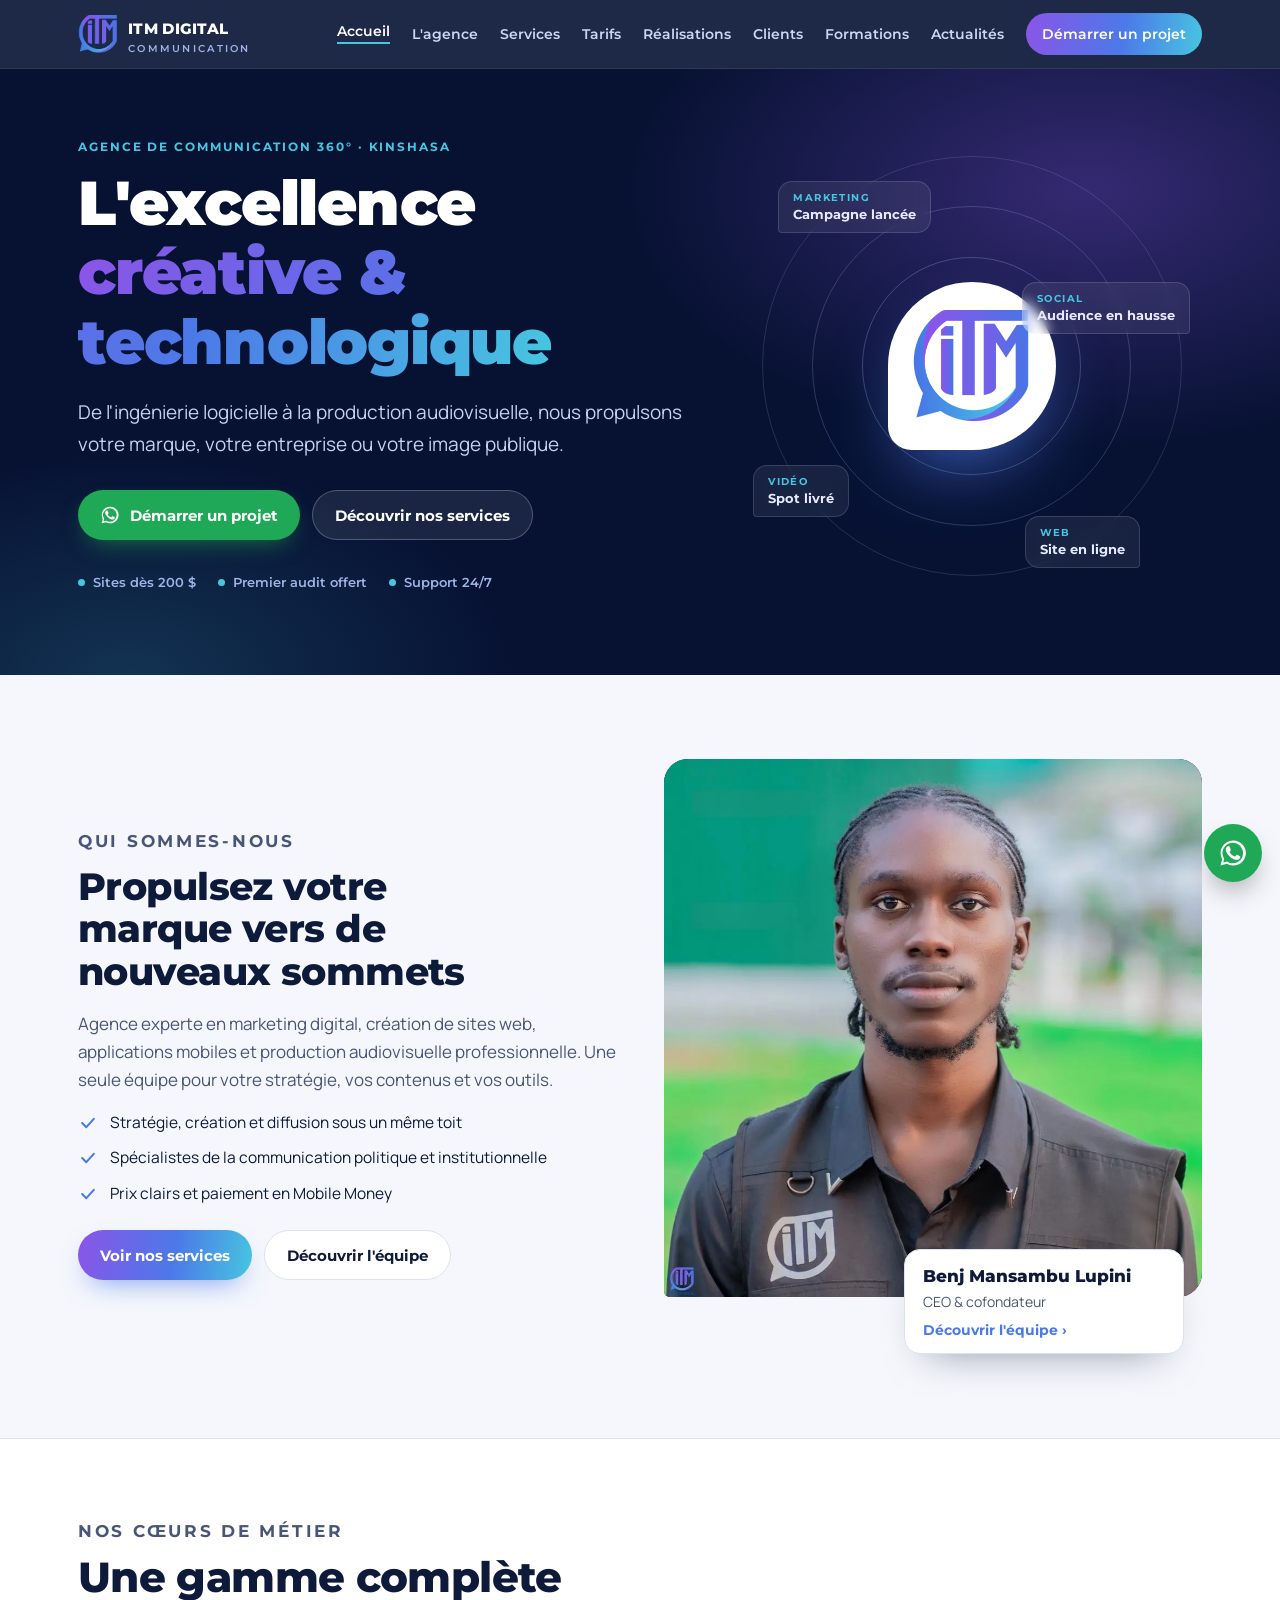
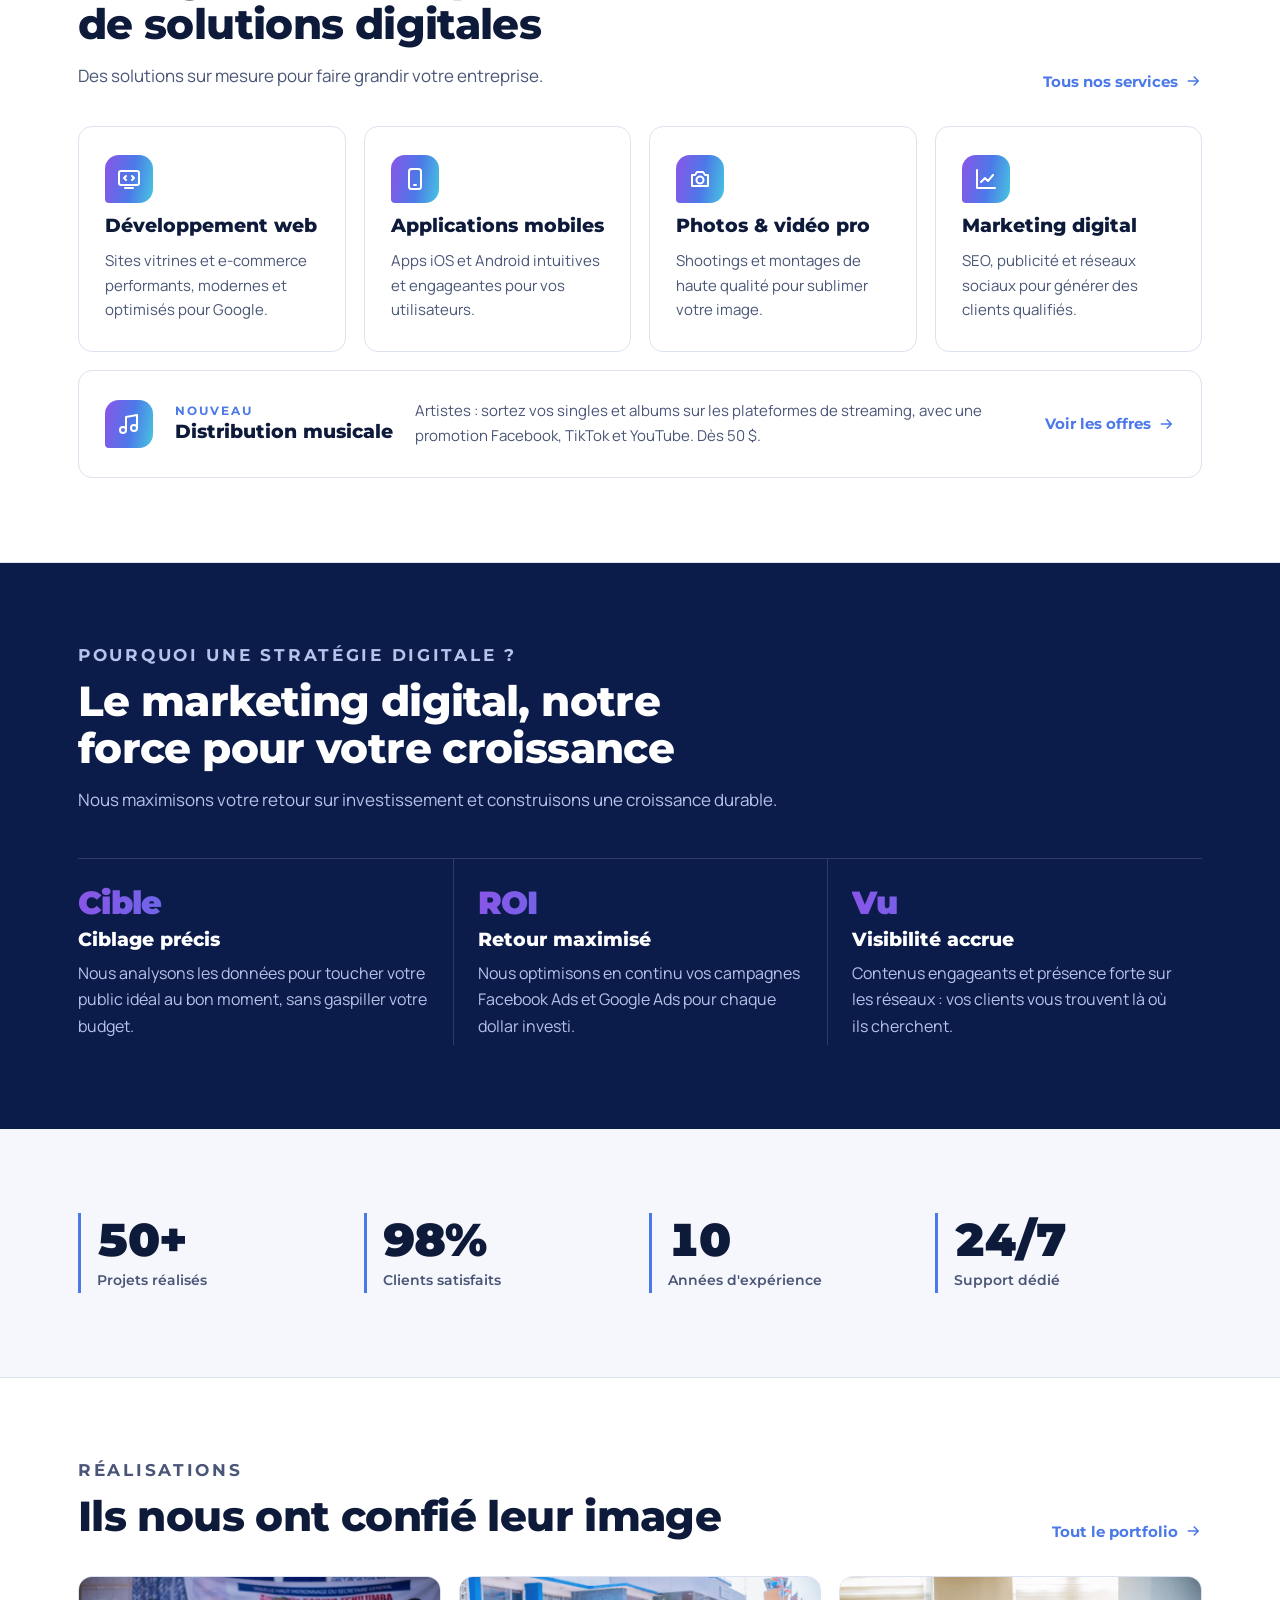
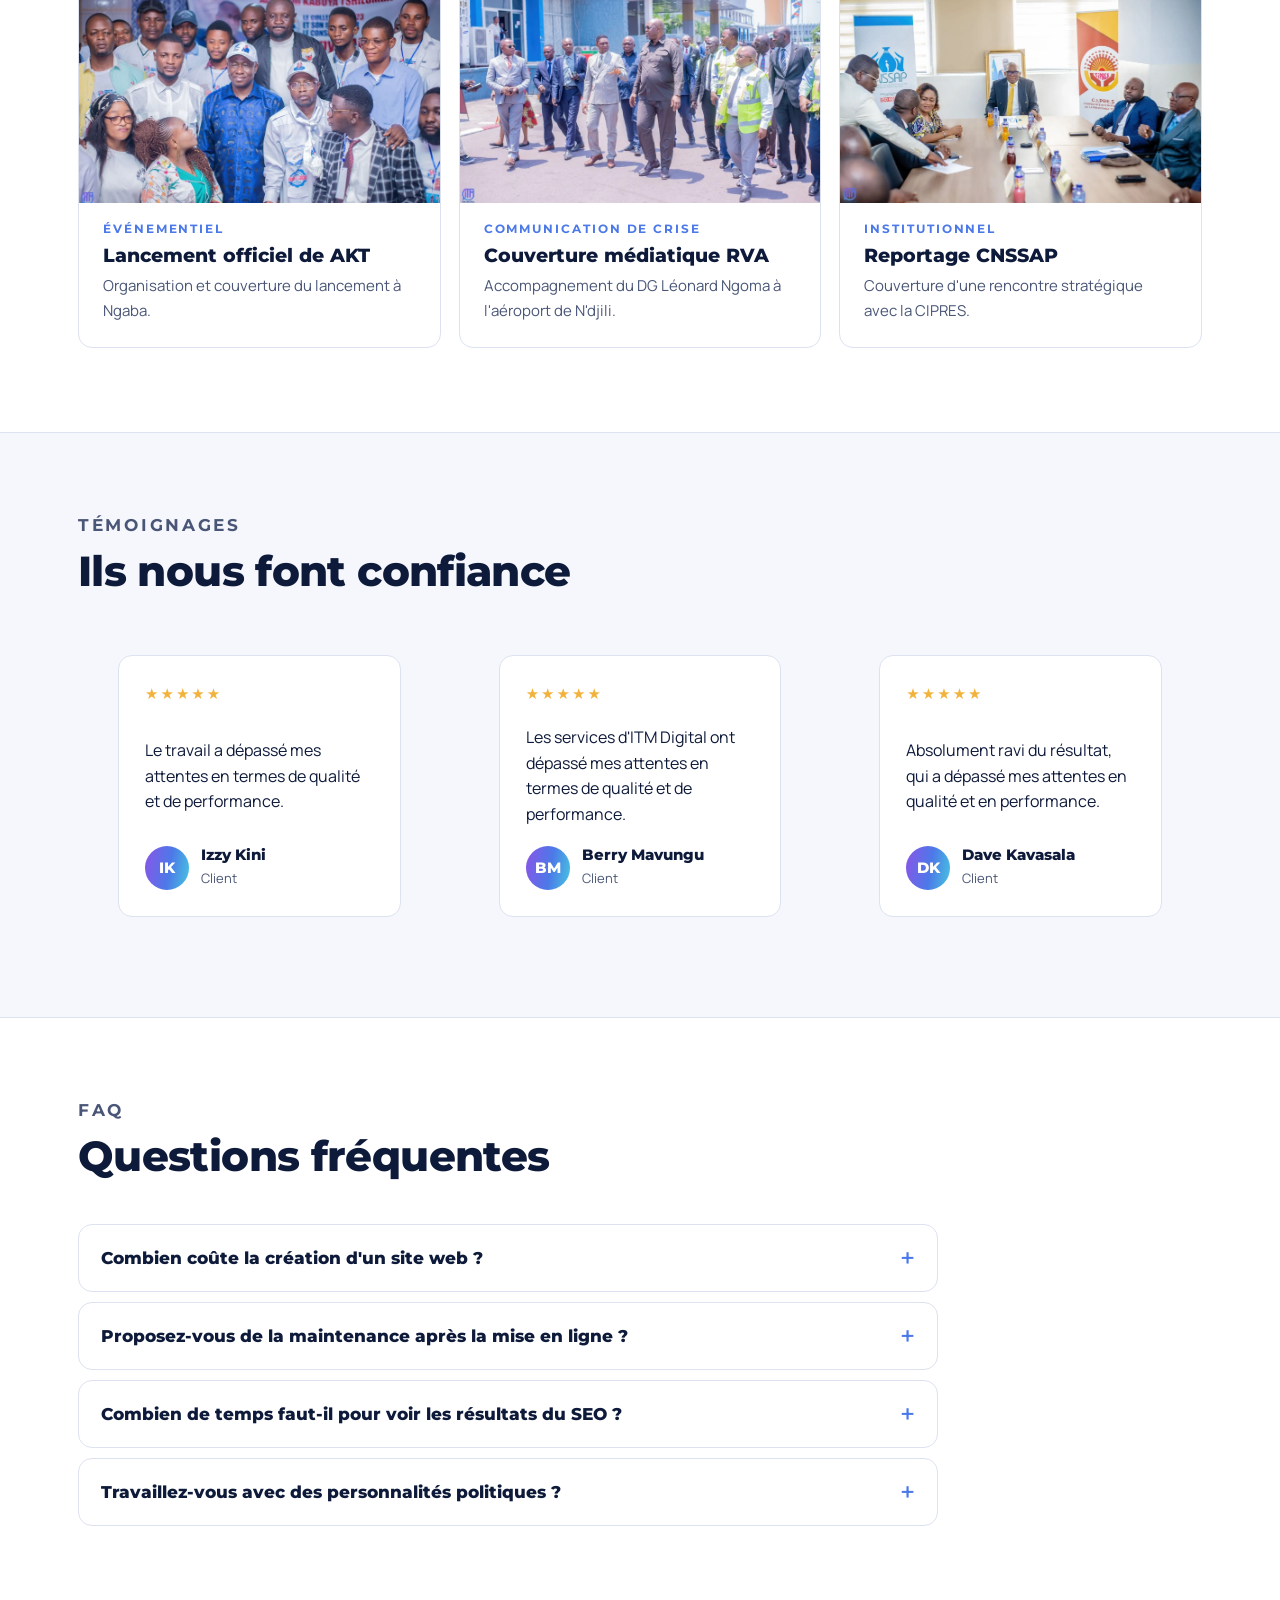
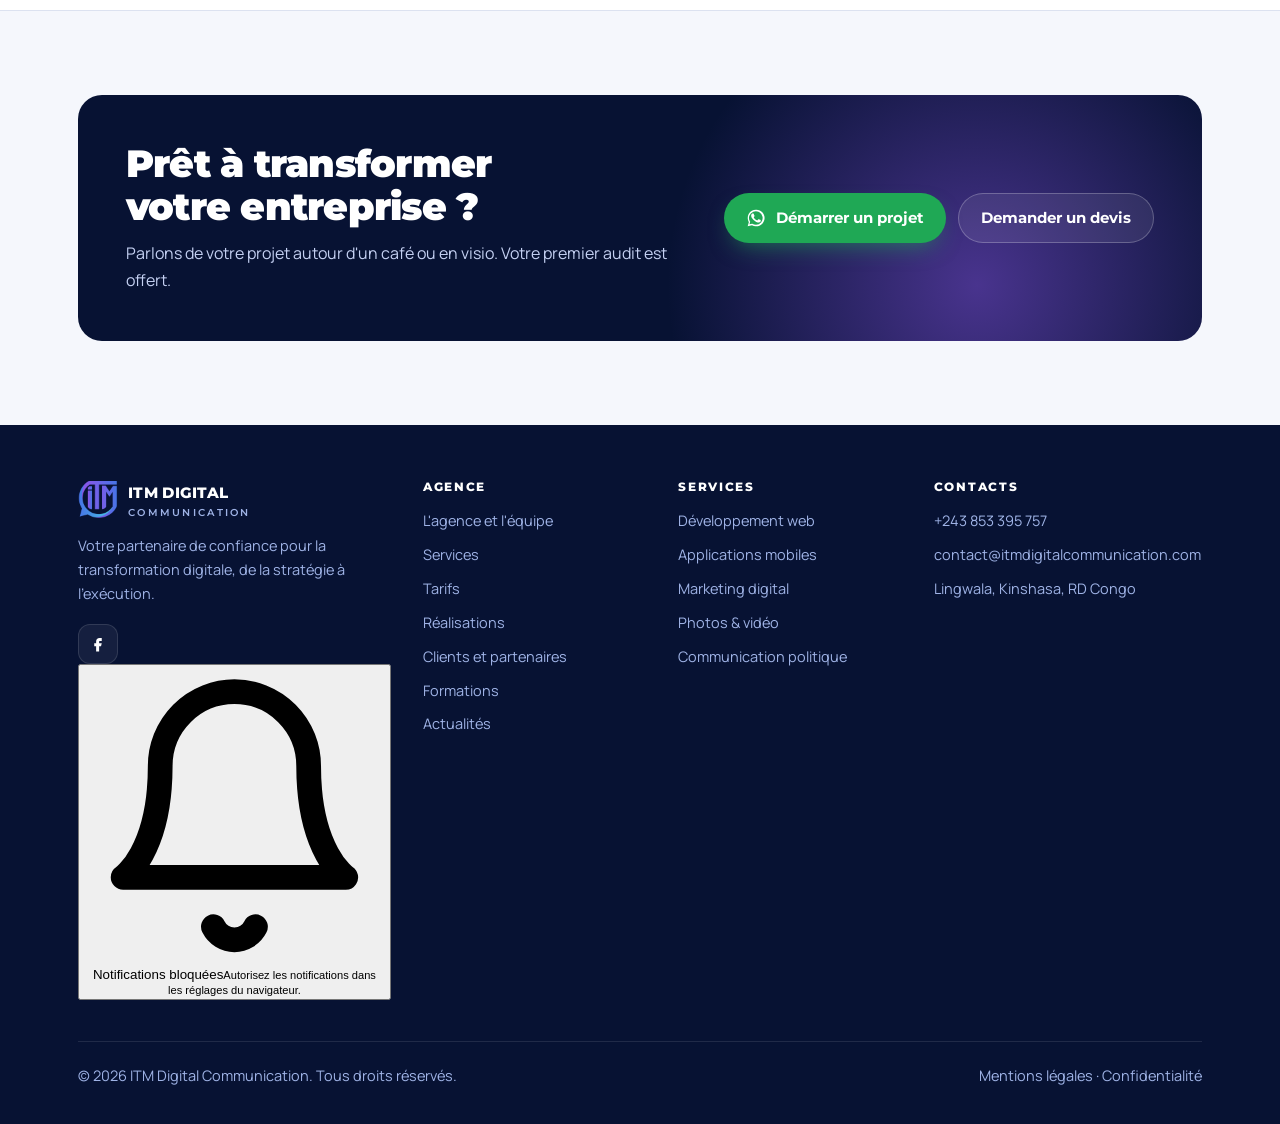
==== commit b74a8225: "Nouveau service : distribution musicale (singles, EP, albums, label) Co-Authored-By: Claude Opus 5.5" ====
--- a/index.html
+++ b/index.html
@@ -24,7 +24,7 @@
 <link rel="preconnect" href="https://fonts.googleapis.com">
 <link rel="preconnect" href="https://fonts.gstatic.com" crossorigin>
 <link rel="stylesheet" href="https://fonts.googleapis.com/css2?family=Montserrat:wght@500;700;800;900&family=Manrope:wght@400;500;600;700&display=swap">
-<link rel="stylesheet" href="assets/style.css?v=c224fc9b">
+<link rel="stylesheet" href="assets/style.css?v=8531199f">
 <script type="application/ld+json">{"@context": "https://schema.org", "@type": "ProfessionalService", "name": "ITM Digital Communication", "url": "https://itmdigitalcommunication.com/", "logo": "https://itmdigitalcommunication.com/assets/itm-logo.png", "image": "https://itmdigitalcommunication.com/assets/itm-logo.png", "email": "contact@itmdigitalcommunication.com", "telephone": "+243853395757", "priceRange": "$$", "address": {"@type": "PostalAddress", "addressLocality": "Lingwala, Kinshasa", "addressCountry": "CD"}, "areaServed": "République démocratique du Congo", "sameAs": ["https://www.facebook.com/benjmansambu1"], "foundingDate": "2022", "founder": [{"@type": "Person", "name": "Benj Mansambu Lupini", "jobTitle": "CEO"}, {"@type": "Person", "name": "Trésor Mbokila", "jobTitle": "COO"}], "description": "Agence 360° : marketing digital, sites web, applications mobiles, photo et vidéo, communication politique et de marque."}</script><script type="application/ld+json">{"@context": "https://schema.org", "@type": "FAQPage", "mainEntity": [{"@type": "Question", "name": "Combien coûte la création d'un site web ?", "acceptedAnswer": {"@type": "Answer", "text": "Nos prix sont fixes et clairs :Site statique une page : 200 $Site dynamique : 450 $Site e-commerce avec paiement en ligne : 800 $Voir tous les tarifs ›"}}, {"@type": "Question", "name": "Proposez-vous de la maintenance après la mise en ligne ?", "acceptedAnswer": {"@type": "Answer", "text": "Oui. La maintenance couvre la mise à jour du contenu, l'optimisation des performances, la correction des bugs, la sécurité, l'ajout de fonctionnalités, l'amélioration de l'expérience utilisateur, le suivi des statistiques et le référencement (SEO). Votre site reste rapide, sécurisé et à jour."}}, {"@type": "Question", "name": "Combien de temps faut-il pour voir les résultats du SEO ?", "acceptedAnswer": {"@type": "Answer", "text": "Les premiers résultats arrivent souvent après 3 à 6 mois, selon la concurrence et l'optimisation. Des résultats durables demandent en général 6 à 12 mois. Le SEO est un travail continu : du contenu régulier et de qualité améliore vos positions sur Google au fil du temps."}}, {"@type": "Question", "name": "Travaillez-vous avec des personnalités politiques ?", "acceptedAnswer": {"@type": "Answer", "text": "Oui, c'est l'une de nos spécialités : image publique, gestion des réseaux sociaux, couverture des meetings et campagnes électorales. Découvrez nos formules dans les tarifs community management."}}]}</script>
 </head>
 <body>
@@ -71,6 +71,7 @@
     <a class="svc" href="services-presence-en-ligne/#web"><div class="ico"><svg viewBox="0 0 24 24" fill="none" stroke="currentColor" stroke-width="2" stroke-linecap="round" stroke-linejoin="round"><rect x="6" y="2" width="12" height="20" rx="2.5"/><path d="M11 18h2"/></svg></div><h3>Applications mobiles</h3><p>Apps iOS et Android intuitives et engageantes pour vos utilisateurs.</p></a>
     <a class="svc" href="services-presence-en-ligne/#audiovisuel"><div class="ico"><svg viewBox="0 0 24 24" fill="none" stroke="currentColor" stroke-width="2" stroke-linecap="round" stroke-linejoin="round"><path d="M4 8h3l2-3h6l2 3h3v11H4z"/><circle cx="12" cy="13" r="3.5"/></svg></div><h3>Photos &amp; vidéo pro</h3><p>Shootings et montages de haute qualité pour sublimer votre image.</p></a>
     <a class="svc" href="services-presence-en-ligne/#marketing"><div class="ico"><svg viewBox="0 0 24 24" fill="none" stroke="currentColor" stroke-width="2" stroke-linecap="round" stroke-linejoin="round"><path d="M3 3v18h18"/><path d="m7 15 4-4 3 3 5-6"/></svg></div><h3>Marketing digital</h3><p>SEO, publicité et réseaux sociaux pour générer des clients qualifiés.</p></a>
+    <a class="svc wide" href="services-presence-en-ligne/#musique"><div class="ico"><svg viewBox="0 0 24 24" fill="none" stroke="currentColor" stroke-width="2" stroke-linecap="round" stroke-linejoin="round"><path d="M9 18V5l11-2v13"/><circle cx="6" cy="18" r="3"/><circle cx="17" cy="16" r="3"/></svg></div><div><span class="eyebrow">Nouveau</span><h3>Distribution musicale</h3></div><p>Artistes : sortez vos singles et albums sur les plateformes de streaming, avec une promotion Facebook, TikTok et YouTube. Dès 50 $.</p><span class="link">Voir les offres <svg viewBox="0 0 24 24" fill="none" stroke="currentColor" stroke-width="2" width="18" height="18"><path d="M5 12h14M13 6l6 6-6 6"/></svg></span></a>
   </div>
 </div></section>
 
@@ -151,6 +152,6 @@
   <div class="fbottom"><span>© <span class="yr">2026</span> ITM Digital Communication. Tous droits réservés.</span><span><a href="mentions-legales/">Mentions légales</a> · <a href="politique-de-confidentialite/">Confidentialité</a></span></div>
 </div></footer>
 <a class="fab" data-wa="Bonjour ITM Digital !" href="https://wa.me/243853395757" aria-label="Nous écrire sur WhatsApp"><svg viewBox="0 0 24 24" fill="currentColor" aria-hidden="true"><path d="M17.5 14.4c-.3-.1-1.7-.8-2-.9-.3-.1-.5-.1-.7.1-.2.3-.8.9-.9 1.1-.2.2-.3.2-.6.1-.3-.1-1.2-.5-2.3-1.4-.9-.8-1.4-1.7-1.6-2-.2-.3 0-.5.1-.6l.4-.5c.1-.2.2-.3.3-.5.1-.2 0-.4 0-.5l-.9-2.2c-.2-.6-.5-.5-.7-.5h-.6c-.2 0-.5.1-.8.4-.3.3-1 1-1 2.4s1 2.8 1.2 3c.1.2 2 3.1 4.9 4.3.7.3 1.2.5 1.6.6.7.2 1.3.2 1.8.1.6-.1 1.7-.7 1.9-1.4.2-.7.2-1.2.2-1.4-.1-.1-.3-.2-.6-.3zM12 2a10 10 0 0 0-8.6 15l-1.4 5 5.2-1.4A10 10 0 1 0 12 2zm0 18.2c-1.6 0-3.1-.4-4.4-1.2l-.3-.2-3.1.8.8-3-.2-.3A8.2 8.2 0 1 1 12 20.2z"/></svg></a>
-<script src="assets/site.js?v=61c89bae"></script>
+<script src="assets/site.js?v=e9adec23"></script>
 </body>
 </html>
--- a/assets/style.css
+++ b/assets/style.css
@@ -534,6 +534,13 @@
 .momo-copy{min-height:36px;padding:0 12px;border-radius:10px;border:1px solid var(--line);background:var(--paper);font:700 13px/1 var(--f-display);color:var(--ink);cursor:pointer}
 .momo-ref{display:block;margin-top:10px;font-size:13px;color:var(--ink-soft);overflow-wrap:anywhere}
 
+/* Carte large (nouveau service) */
+.svc.wide{grid-column:1/-1;display:flex;flex-wrap:wrap;align-items:center;gap:14px 22px}
+.svc.wide .ico{margin:0}
+.svc.wide > div:nth-child(2){display:grid;gap:4px}
+.svc.wide p{flex:1;min-width:220px;margin:0}
+.svc.wide .link{white-space:nowrap}
+
 /* Bandeau « Installer l'application » */
 .install{position:fixed;left:max(12px,env(safe-area-inset-left,0px));right:max(84px,calc(env(safe-area-inset-right,0px) + 84px));bottom:max(14px,calc(env(safe-area-inset-bottom,0px) + 10px));z-index:55;max-width:460px;display:flex;align-items:center;gap:12px;padding:12px 12px 12px 14px;border-radius:18px;background:var(--navy-800);color:#fff;border:1px solid rgba(71,198,224,.45);box-shadow:0 18px 40px -14px rgba(0,0,0,.6),0 0 0 4px rgba(76,121,232,.15);transform:translateY(140%);opacity:0;transition:transform .3s ease,opacity .3s ease}
 .install.on{transform:none;opacity:1}
@@ -545,15 +552,3 @@
 .install-x{flex:none;width:32px;height:32px;border-radius:50%;border:0;background:rgba(255,255,255,.1);color:#fff;font-size:20px;line-height:1;cursor:pointer}
 @media (max-width:420px){.install{right:max(12px,env(safe-area-inset-right,0px));bottom:max(84px,calc(env(safe-area-inset-bottom,0px) + 80px))}}
 @media (prefers-reduced-motion:reduce){.install{transition:none}}
-
-/* Bouton « Recevoir les nouveaux articles » */
-.push-btn{display:inline-grid;grid-template-columns:auto 1fr;align-items:center;column-gap:10px;row-gap:4px;min-height:46px;padding:10px 18px;border-radius:999px;font:700 14px/1.2 var(--f-display);cursor:pointer;text-align:left;max-width:100%}
-.push-btn svg{width:18px;height:18px;flex:none}
-.push-btn small{grid-column:1/-1;font:500 12.5px/1.4 var(--f-body);opacity:.85}
-.push-btn:has(small){border-radius:18px}
-.push-btn:disabled{opacity:.7;cursor:progress}
-.push-dark{margin-top:18px;background:rgba(255,255,255,.06);color:#fff;border:1px solid rgba(255,255,255,.18)}
-.push-light{background:var(--white);color:var(--ink);border:1px solid var(--line)}
-.push-btn[data-state="on"] svg{color:var(--cyan)}
-.push-light[data-state="on"] svg{color:var(--blue)}
-.push-btn[data-state="on"]{border-color:var(--cyan)}
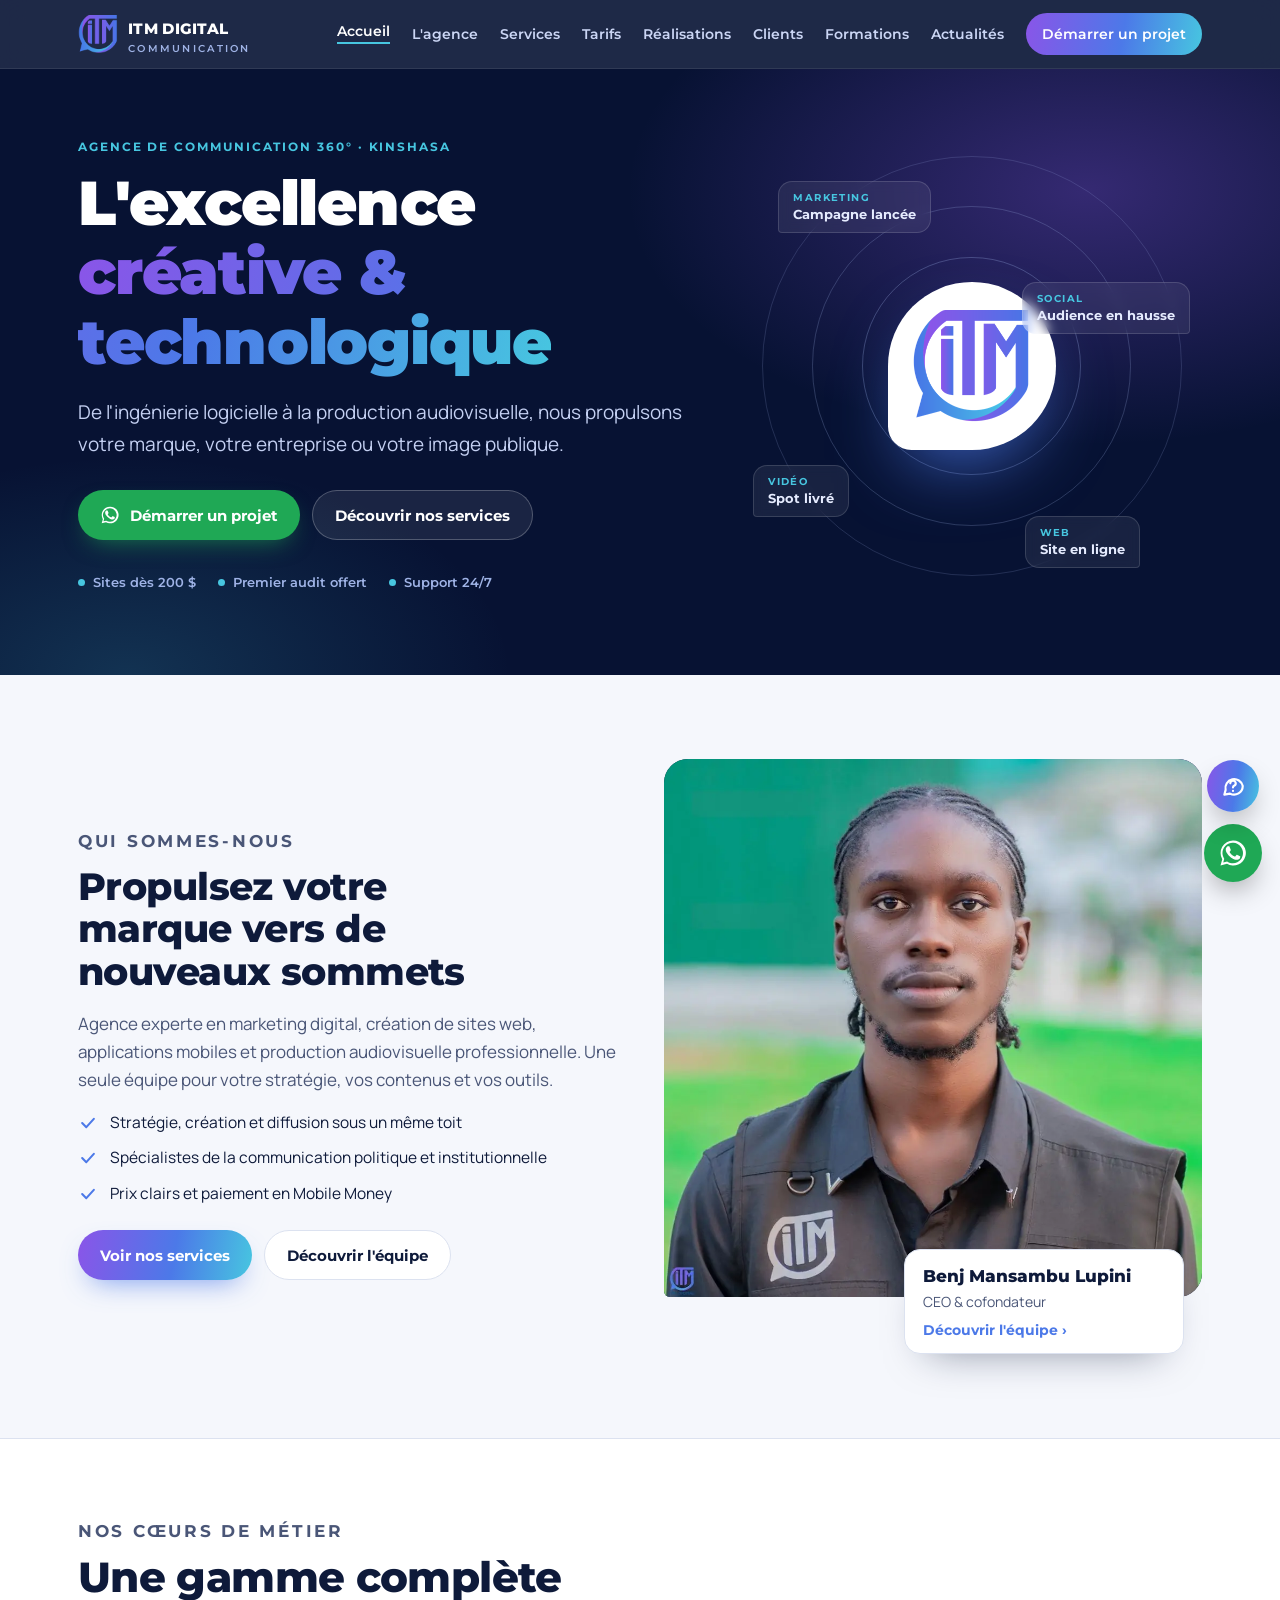
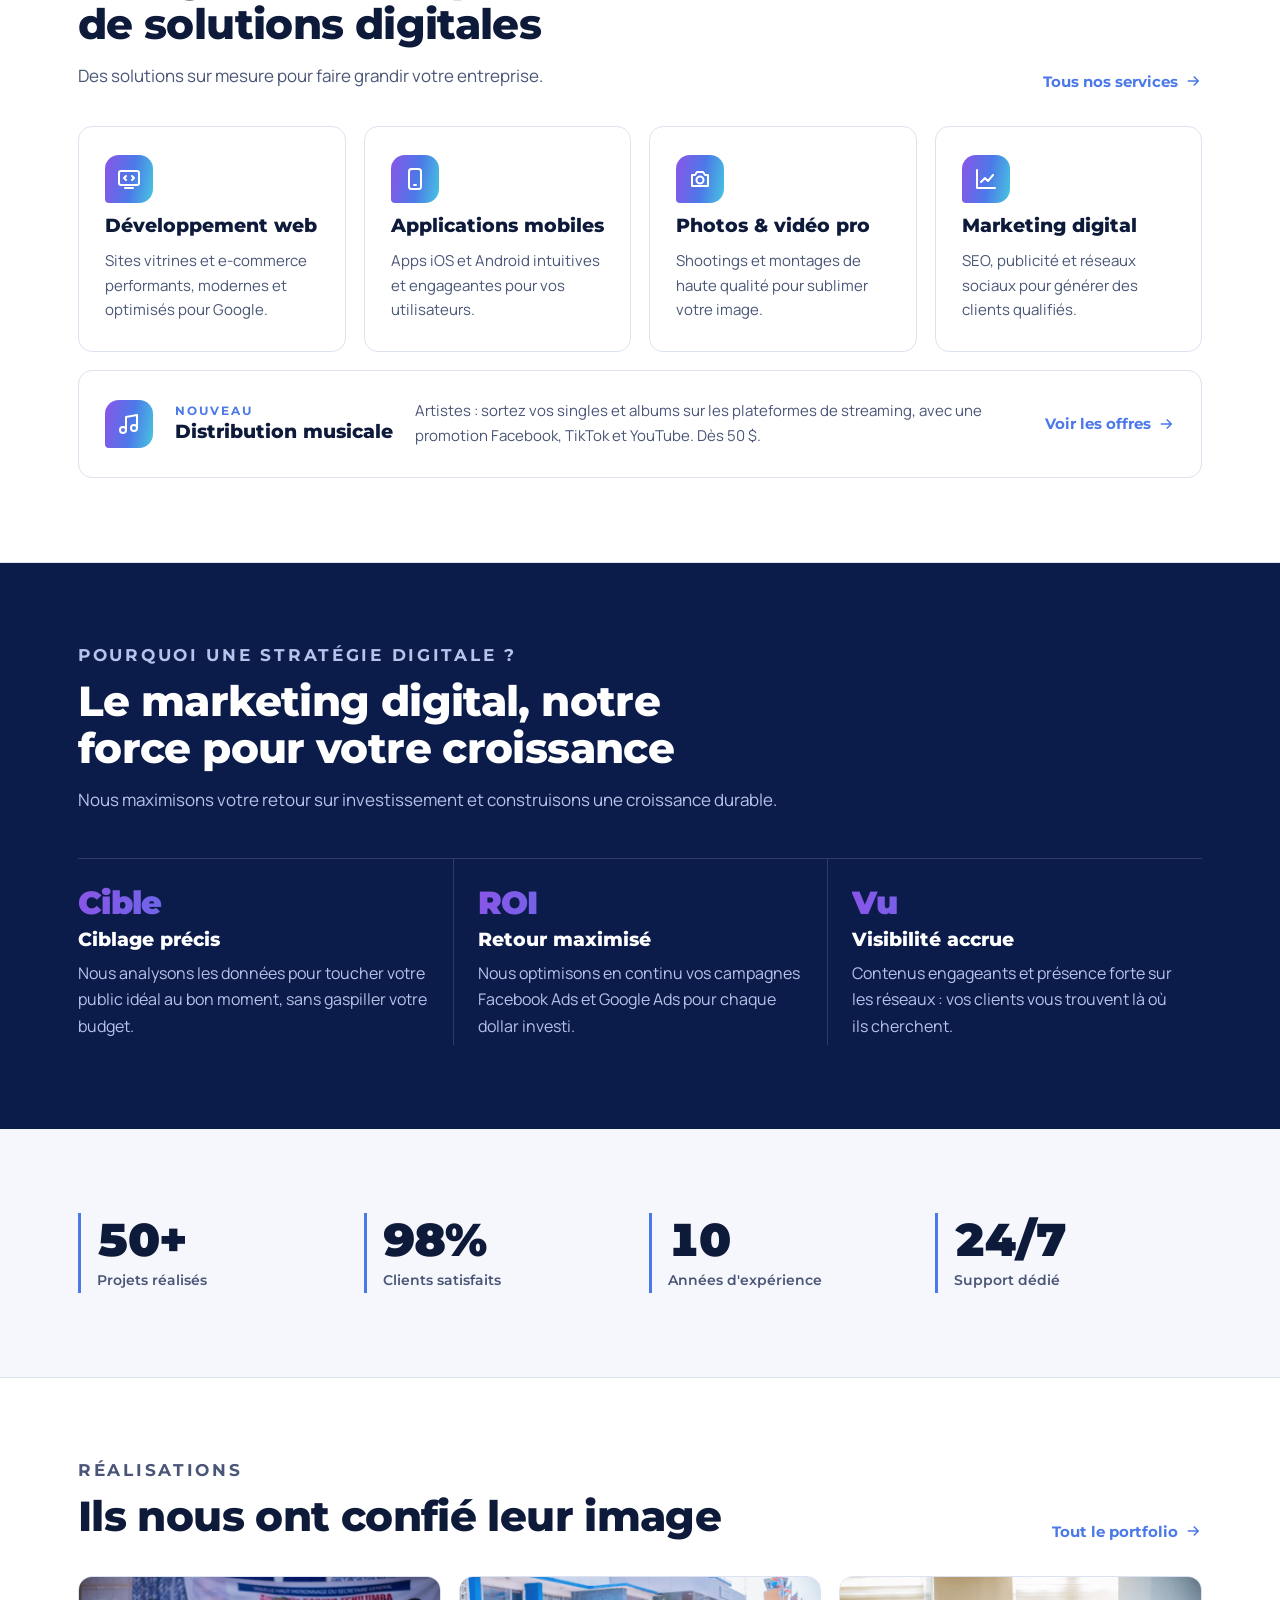
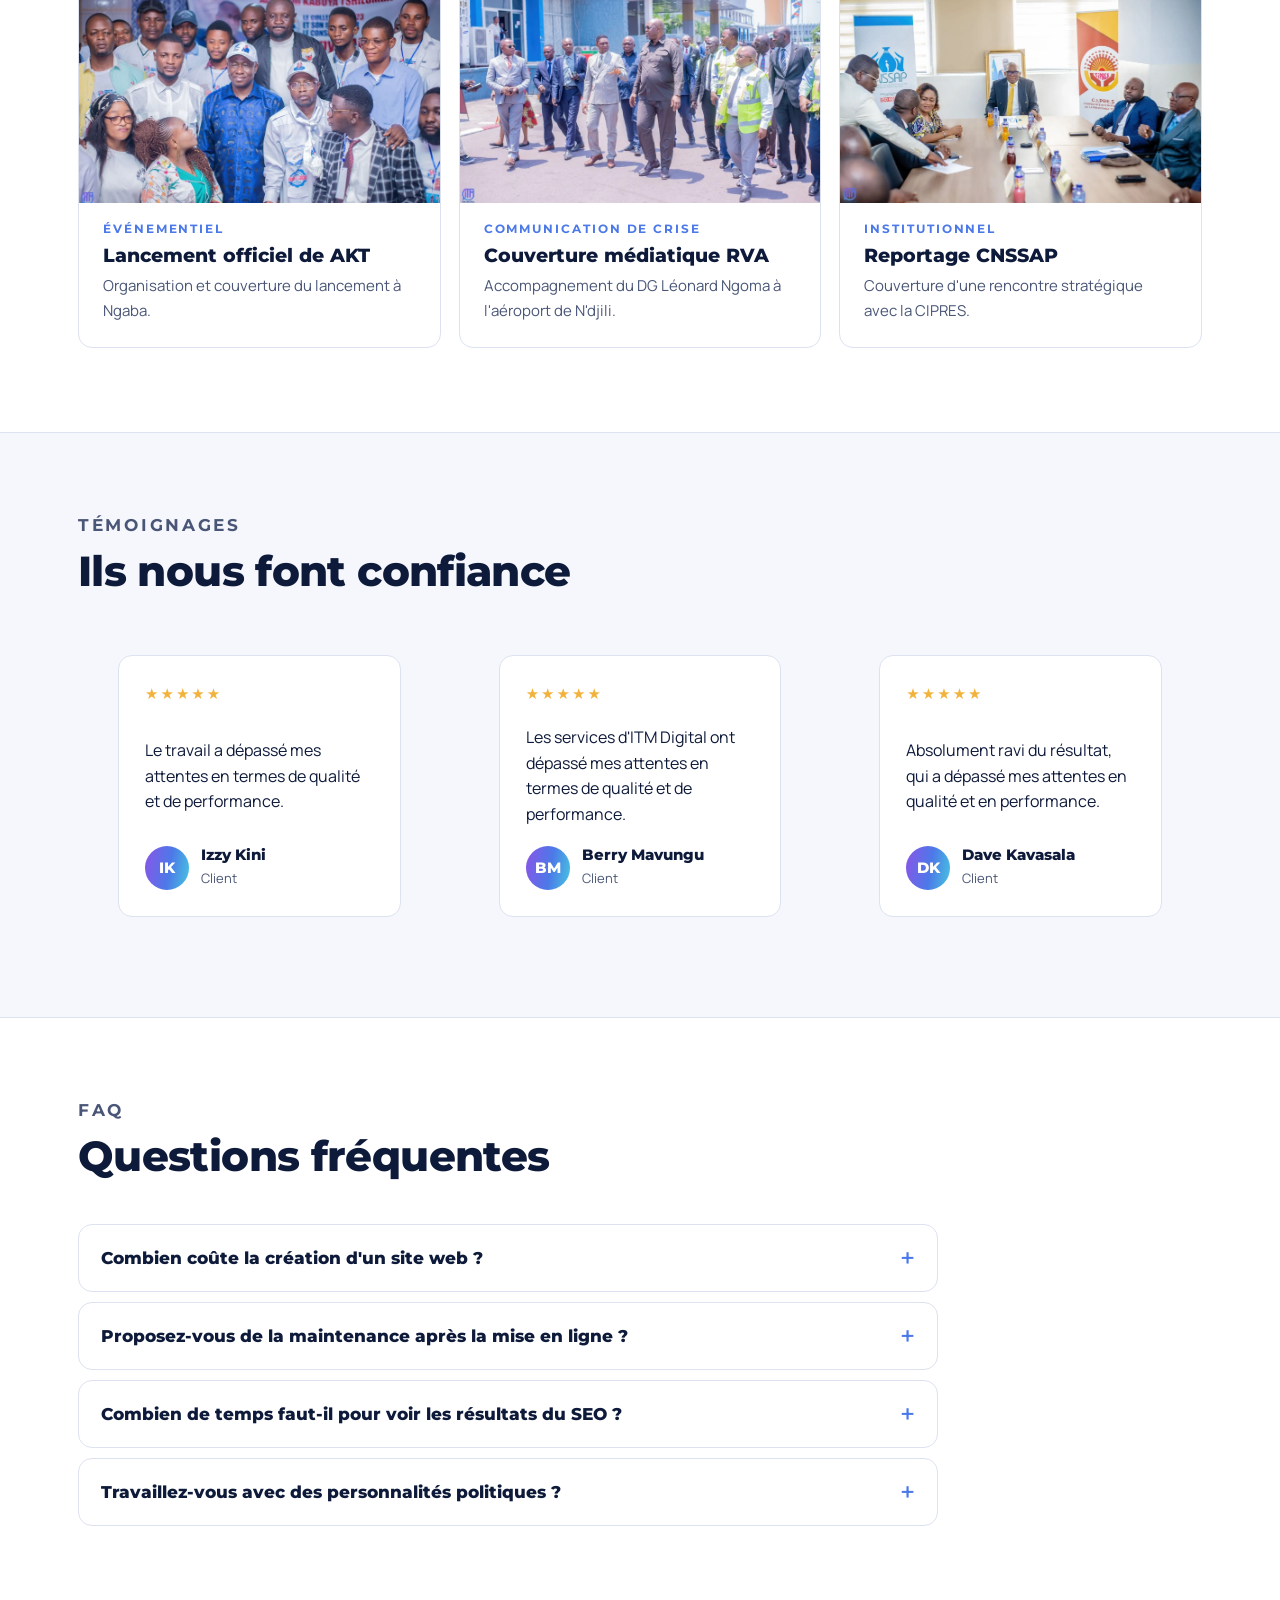
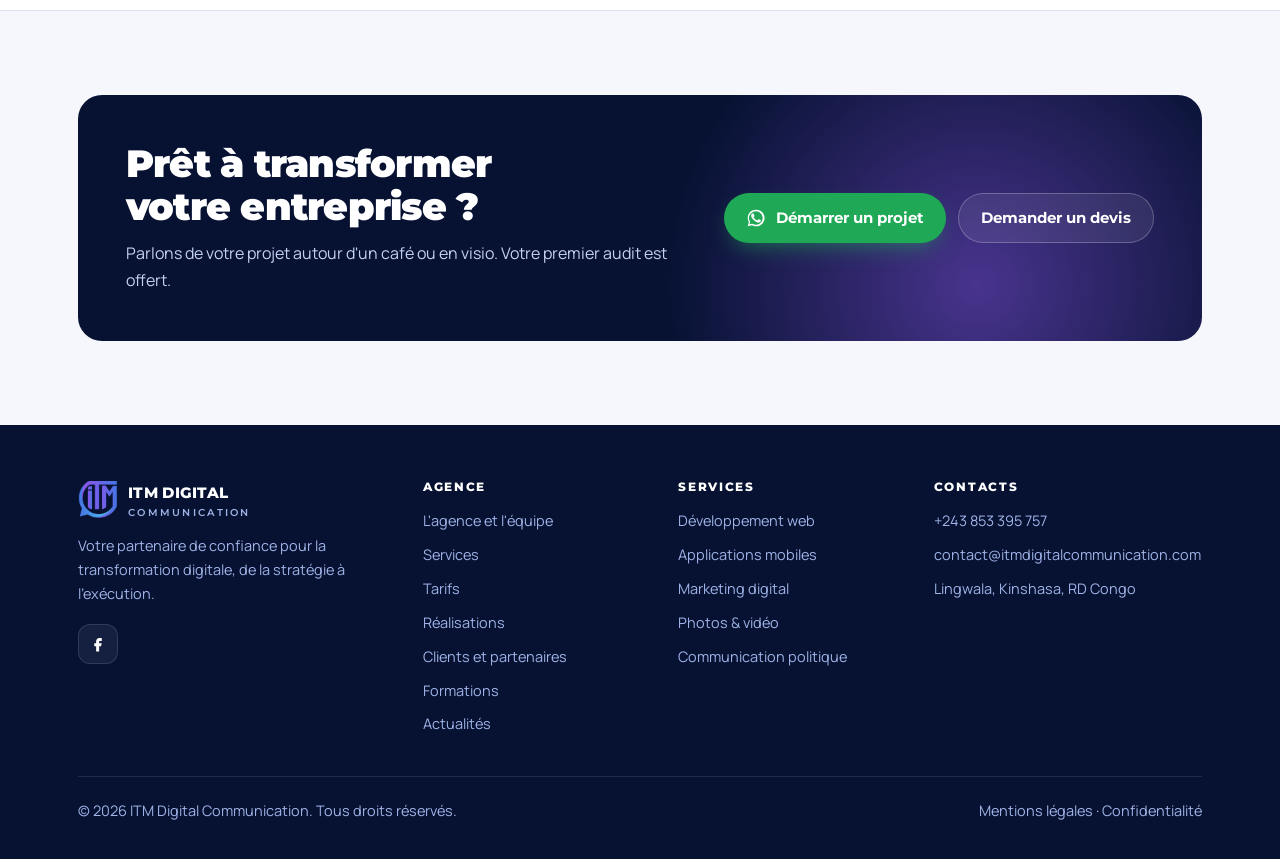
==== commit 19c6178e: "Assistant du site : recherche guidée dans les services, tarifs et formations Co-Authored-By: Claude " ====
--- a/index.html
+++ b/index.html
@@ -24,7 +24,7 @@
 <link rel="preconnect" href="https://fonts.googleapis.com">
 <link rel="preconnect" href="https://fonts.gstatic.com" crossorigin>
 <link rel="stylesheet" href="https://fonts.googleapis.com/css2?family=Montserrat:wght@500;700;800;900&family=Manrope:wght@400;500;600;700&display=swap">
-<link rel="stylesheet" href="assets/style.css?v=8531199f">
+<link rel="stylesheet" href="assets/style.css?v=bdfbe7b0">
 <script type="application/ld+json">{"@context": "https://schema.org", "@type": "ProfessionalService", "name": "ITM Digital Communication", "url": "https://itmdigitalcommunication.com/", "logo": "https://itmdigitalcommunication.com/assets/itm-logo.png", "image": "https://itmdigitalcommunication.com/assets/itm-logo.png", "email": "contact@itmdigitalcommunication.com", "telephone": "+243853395757", "priceRange": "$$", "address": {"@type": "PostalAddress", "addressLocality": "Lingwala, Kinshasa", "addressCountry": "CD"}, "areaServed": "République démocratique du Congo", "sameAs": ["https://www.facebook.com/benjmansambu1"], "foundingDate": "2022", "founder": [{"@type": "Person", "name": "Benj Mansambu Lupini", "jobTitle": "CEO"}, {"@type": "Person", "name": "Trésor Mbokila", "jobTitle": "COO"}], "description": "Agence 360° : marketing digital, sites web, applications mobiles, photo et vidéo, communication politique et de marque."}</script><script type="application/ld+json">{"@context": "https://schema.org", "@type": "FAQPage", "mainEntity": [{"@type": "Question", "name": "Combien coûte la création d'un site web ?", "acceptedAnswer": {"@type": "Answer", "text": "Nos prix sont fixes et clairs :Site statique une page : 200 $Site dynamique : 450 $Site e-commerce avec paiement en ligne : 800 $Voir tous les tarifs ›"}}, {"@type": "Question", "name": "Proposez-vous de la maintenance après la mise en ligne ?", "acceptedAnswer": {"@type": "Answer", "text": "Oui. La maintenance couvre la mise à jour du contenu, l'optimisation des performances, la correction des bugs, la sécurité, l'ajout de fonctionnalités, l'amélioration de l'expérience utilisateur, le suivi des statistiques et le référencement (SEO). Votre site reste rapide, sécurisé et à jour."}}, {"@type": "Question", "name": "Combien de temps faut-il pour voir les résultats du SEO ?", "acceptedAnswer": {"@type": "Answer", "text": "Les premiers résultats arrivent souvent après 3 à 6 mois, selon la concurrence et l'optimisation. Des résultats durables demandent en général 6 à 12 mois. Le SEO est un travail continu : du contenu régulier et de qualité améliore vos positions sur Google au fil du temps."}}, {"@type": "Question", "name": "Travaillez-vous avec des personnalités politiques ?", "acceptedAnswer": {"@type": "Answer", "text": "Oui, c'est l'une de nos spécialités : image publique, gestion des réseaux sociaux, couverture des meetings et campagnes électorales. Découvrez nos formules dans les tarifs community management."}}]}</script>
 </head>
 <body>
@@ -152,6 +152,6 @@
   <div class="fbottom"><span>© <span class="yr">2026</span> ITM Digital Communication. Tous droits réservés.</span><span><a href="mentions-legales/">Mentions légales</a> · <a href="politique-de-confidentialite/">Confidentialité</a></span></div>
 </div></footer>
 <a class="fab" data-wa="Bonjour ITM Digital !" href="https://wa.me/243853395757" aria-label="Nous écrire sur WhatsApp"><svg viewBox="0 0 24 24" fill="currentColor" aria-hidden="true"><path d="M17.5 14.4c-.3-.1-1.7-.8-2-.9-.3-.1-.5-.1-.7.1-.2.3-.8.9-.9 1.1-.2.2-.3.2-.6.1-.3-.1-1.2-.5-2.3-1.4-.9-.8-1.4-1.7-1.6-2-.2-.3 0-.5.1-.6l.4-.5c.1-.2.2-.3.3-.5.1-.2 0-.4 0-.5l-.9-2.2c-.2-.6-.5-.5-.7-.5h-.6c-.2 0-.5.1-.8.4-.3.3-1 1-1 2.4s1 2.8 1.2 3c.1.2 2 3.1 4.9 4.3.7.3 1.2.5 1.6.6.7.2 1.3.2 1.8.1.6-.1 1.7-.7 1.9-1.4.2-.7.2-1.2.2-1.4-.1-.1-.3-.2-.6-.3zM12 2a10 10 0 0 0-8.6 15l-1.4 5 5.2-1.4A10 10 0 1 0 12 2zm0 18.2c-1.6 0-3.1-.4-4.4-1.2l-.3-.2-3.1.8.8-3-.2-.3A8.2 8.2 0 1 1 12 20.2z"/></svg></a>
-<script src="assets/site.js?v=e9adec23"></script>
+<script src="assets/site.js?v=ce944053" data-kb="cb762790"></script>
 </body>
 </html>
--- a/assets/style.css
+++ b/assets/style.css
@@ -552,3 +552,38 @@
 .install-x{flex:none;width:32px;height:32px;border-radius:50%;border:0;background:rgba(255,255,255,.1);color:#fff;font-size:20px;line-height:1;cursor:pointer}
 @media (max-width:420px){.install{right:max(12px,env(safe-area-inset-right,0px));bottom:max(84px,calc(env(safe-area-inset-bottom,0px) + 80px))}}
 @media (prefers-reduced-motion:reduce){.install{transition:none}}
+
+/* Assistant du site */
+.ask-fab{position:fixed;right:max(21px,calc(env(safe-area-inset-right,0px) + 15px));bottom:max(88px,calc(env(safe-area-inset-bottom,0px) + 82px));z-index:50;width:52px;height:52px;border-radius:50%;border:0;cursor:pointer;background:var(--grad);color:#fff;display:grid;place-items:center;box-shadow:0 14px 30px -10px rgba(0,0,0,.45)}
+.ask-fab svg{width:26px;height:26px}
+.ask-fab.on{outline:3px solid rgba(76,121,232,.35)}
+.ask{position:fixed;z-index:58;right:max(18px,calc(env(safe-area-inset-right,0px) + 12px));bottom:max(150px,calc(env(safe-area-inset-bottom,0px) + 144px));width:min(380px,calc(100vw - 36px));height:min(540px,calc(100dvh - 240px));display:flex;flex-direction:column;background:var(--paper);color:var(--ink);border:1px solid var(--line);border-radius:20px;overflow:hidden;box-shadow:0 30px 70px -20px rgba(7,18,51,.55)}
+.ask-head{display:flex;align-items:center;gap:12px;padding:14px 14px 14px 16px;background:var(--navy-900);color:#fff}
+.ask-head > div{flex:1;display:grid;gap:2px;min-width:0}
+.ask-head b{font:800 15px/1.2 var(--f-display)}
+.ask-head small{font-size:12px;color:#9fb3e6}
+.ask-ico{width:36px;height:36px;border-radius:11px;background:var(--grad);display:grid;place-items:center;flex:none}
+.ask-ico svg{width:20px;height:20px}
+.ask-x{flex:none;width:36px;height:36px;border-radius:50%;border:0;background:rgba(255,255,255,.1);color:#fff;font-size:22px;line-height:1;cursor:pointer}
+.ask-log{flex:1;overflow-y:auto;overscroll-behavior:contain;padding:14px;display:flex;flex-direction:column;gap:10px}
+.ask-msg{max-width:92%;font-size:14px;line-height:1.5;display:grid;gap:8px}
+.ask-msg.bot{align-self:flex-start;width:92%}
+.ask-msg.bot > p{background:var(--white);border:1px solid var(--line);border-radius:14px 14px 14px 4px;padding:10px 12px;margin:0;justify-self:start}
+.ask-msg.bot > p.ask-sub{background:none;border:0;padding:2px 2px 0;color:var(--ink-soft);font-size:13px}
+.ask-msg.me{align-self:flex-end;background:var(--blue);color:#fff;border-radius:14px 14px 4px 14px;padding:9px 12px;overflow-wrap:anywhere}
+.ask-msg .btn{justify-self:start}
+.ask-card{display:grid;gap:4px;padding:12px 14px;background:var(--white);border:1px solid var(--line);border-radius:14px;text-decoration:none;color:var(--ink)}
+.ask-card:hover{border-color:#b9c6ee}
+.ask-card b{font:800 15px/1.25 var(--f-display)}
+.ask-card em{font-style:normal;font:800 14px/1.3 var(--f-display);color:var(--blue)}
+.ask-card span{color:var(--ink-soft);font-size:13px}
+.ask-card i{font-style:normal;font:700 13px/1 var(--f-display);color:var(--blue);margin-top:4px}
+.ask-card .ask-tag{font:800 10px/1 var(--f-display);letter-spacing:.12em;text-transform:uppercase;color:var(--ink-soft)}
+.ask-chips{display:flex;flex-wrap:wrap;gap:6px}
+.ask-chips button{min-height:36px;padding:0 12px;border-radius:999px;border:1px solid var(--line);background:var(--white);color:var(--ink);font:700 13px/1 var(--f-display);cursor:pointer}
+.ask-chips button:hover{border-color:var(--blue);color:var(--blue)}
+.ask-form{display:flex;gap:8px;padding:10px;border-top:1px solid var(--line);background:var(--white)}
+.ask-form input{flex:1;min-width:0;min-height:44px;padding:0 14px;border-radius:12px;border:1px solid var(--line);background:var(--paper);color:var(--ink);font:500 16px/1 var(--f-body, inherit)}
+.ask-form .btn{min-height:44px;flex:none}
+@media (max-width:520px){.ask{left:0;right:0;bottom:0;width:auto;height:min(78dvh,620px);border-radius:20px 20px 0 0;border-bottom:0;z-index:62}.ask-form{padding-bottom:calc(10px + env(safe-area-inset-bottom,0px))}}
+@media (max-width:420px){.install{right:max(84px,calc(env(safe-area-inset-right,0px) + 84px))}}
